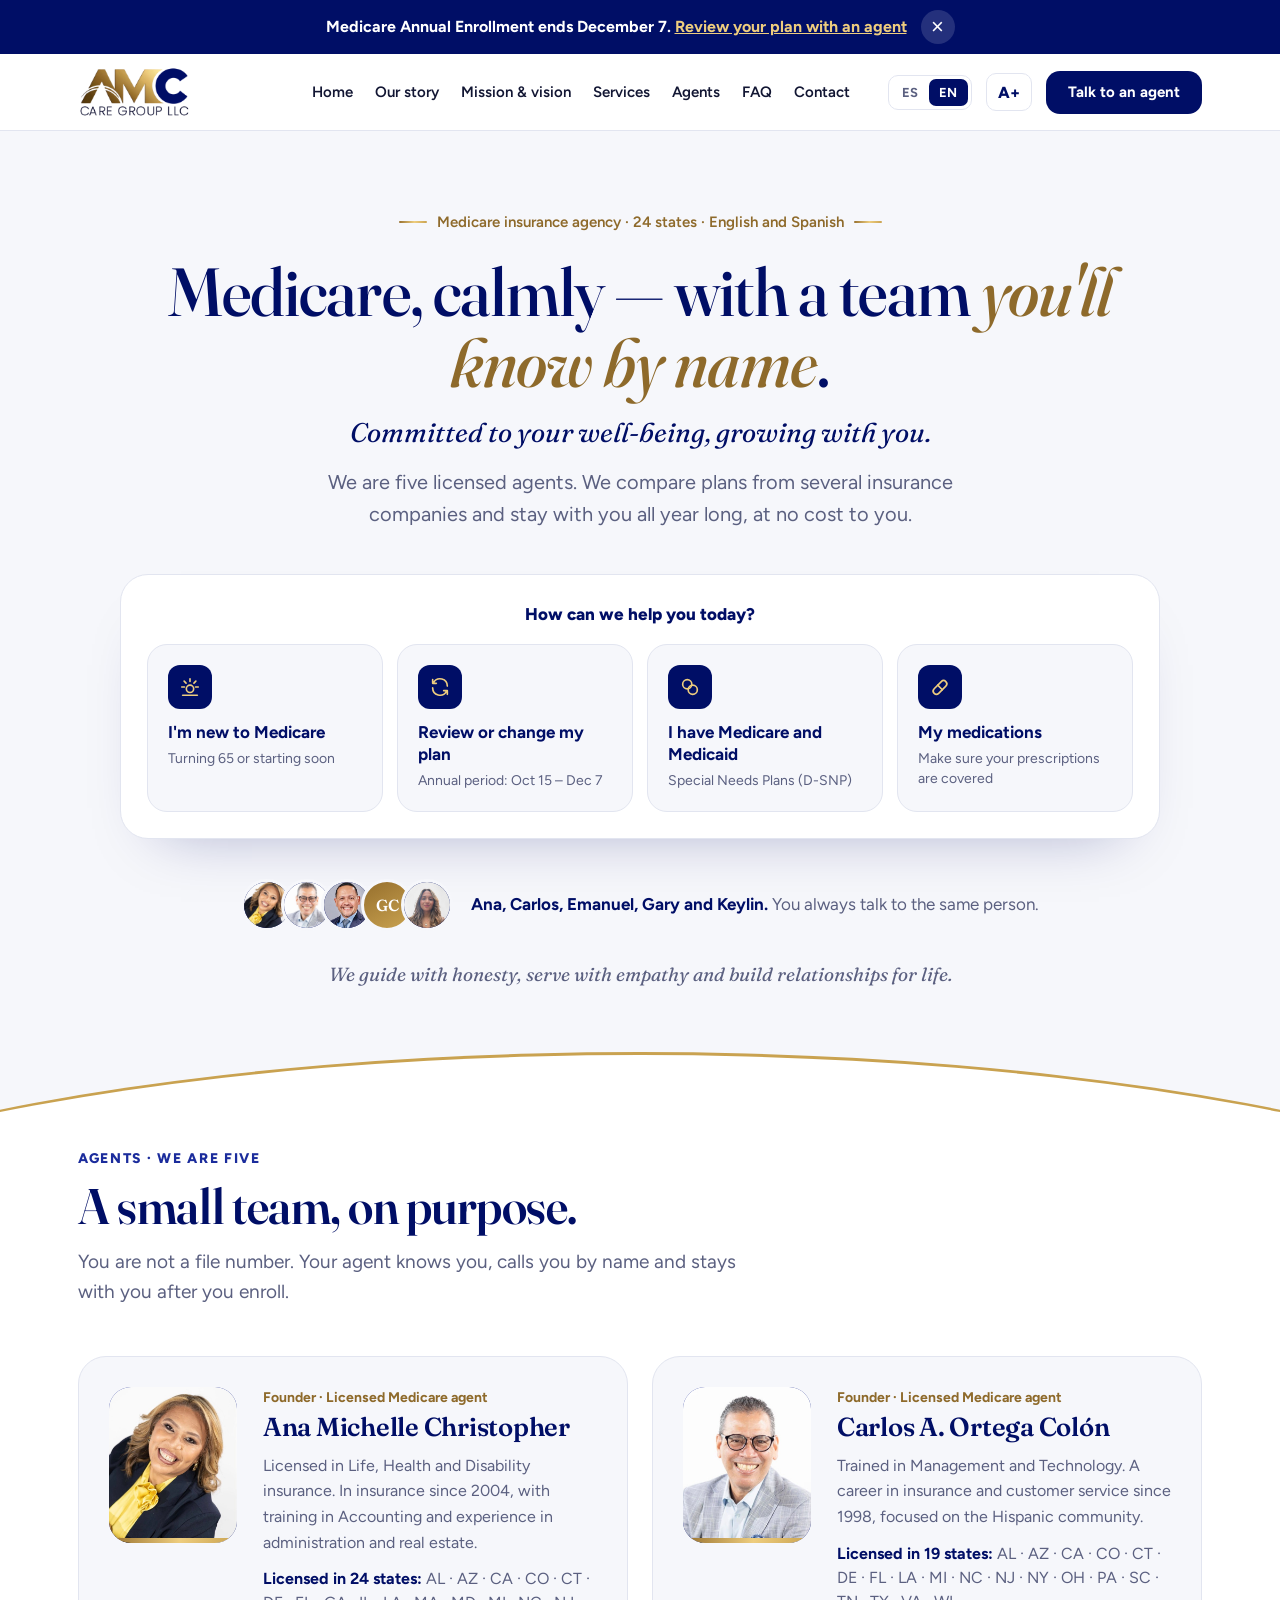
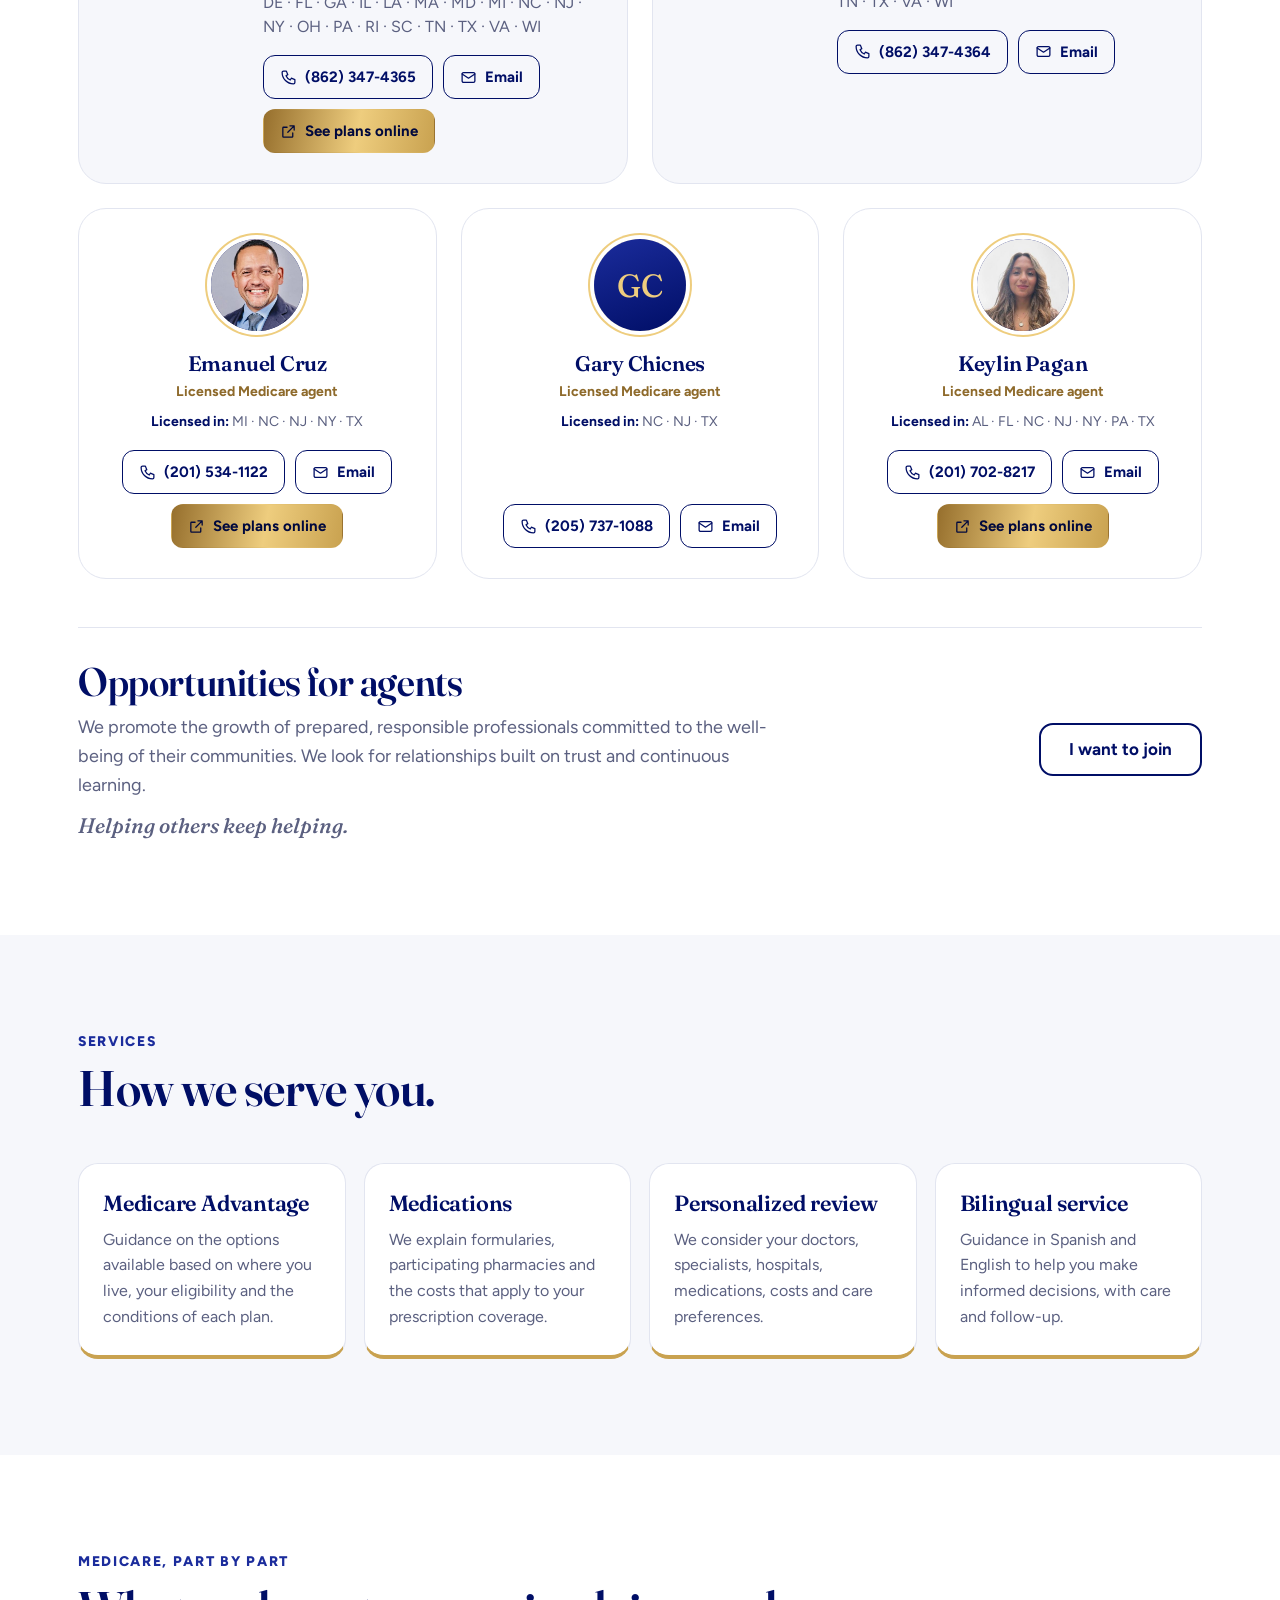
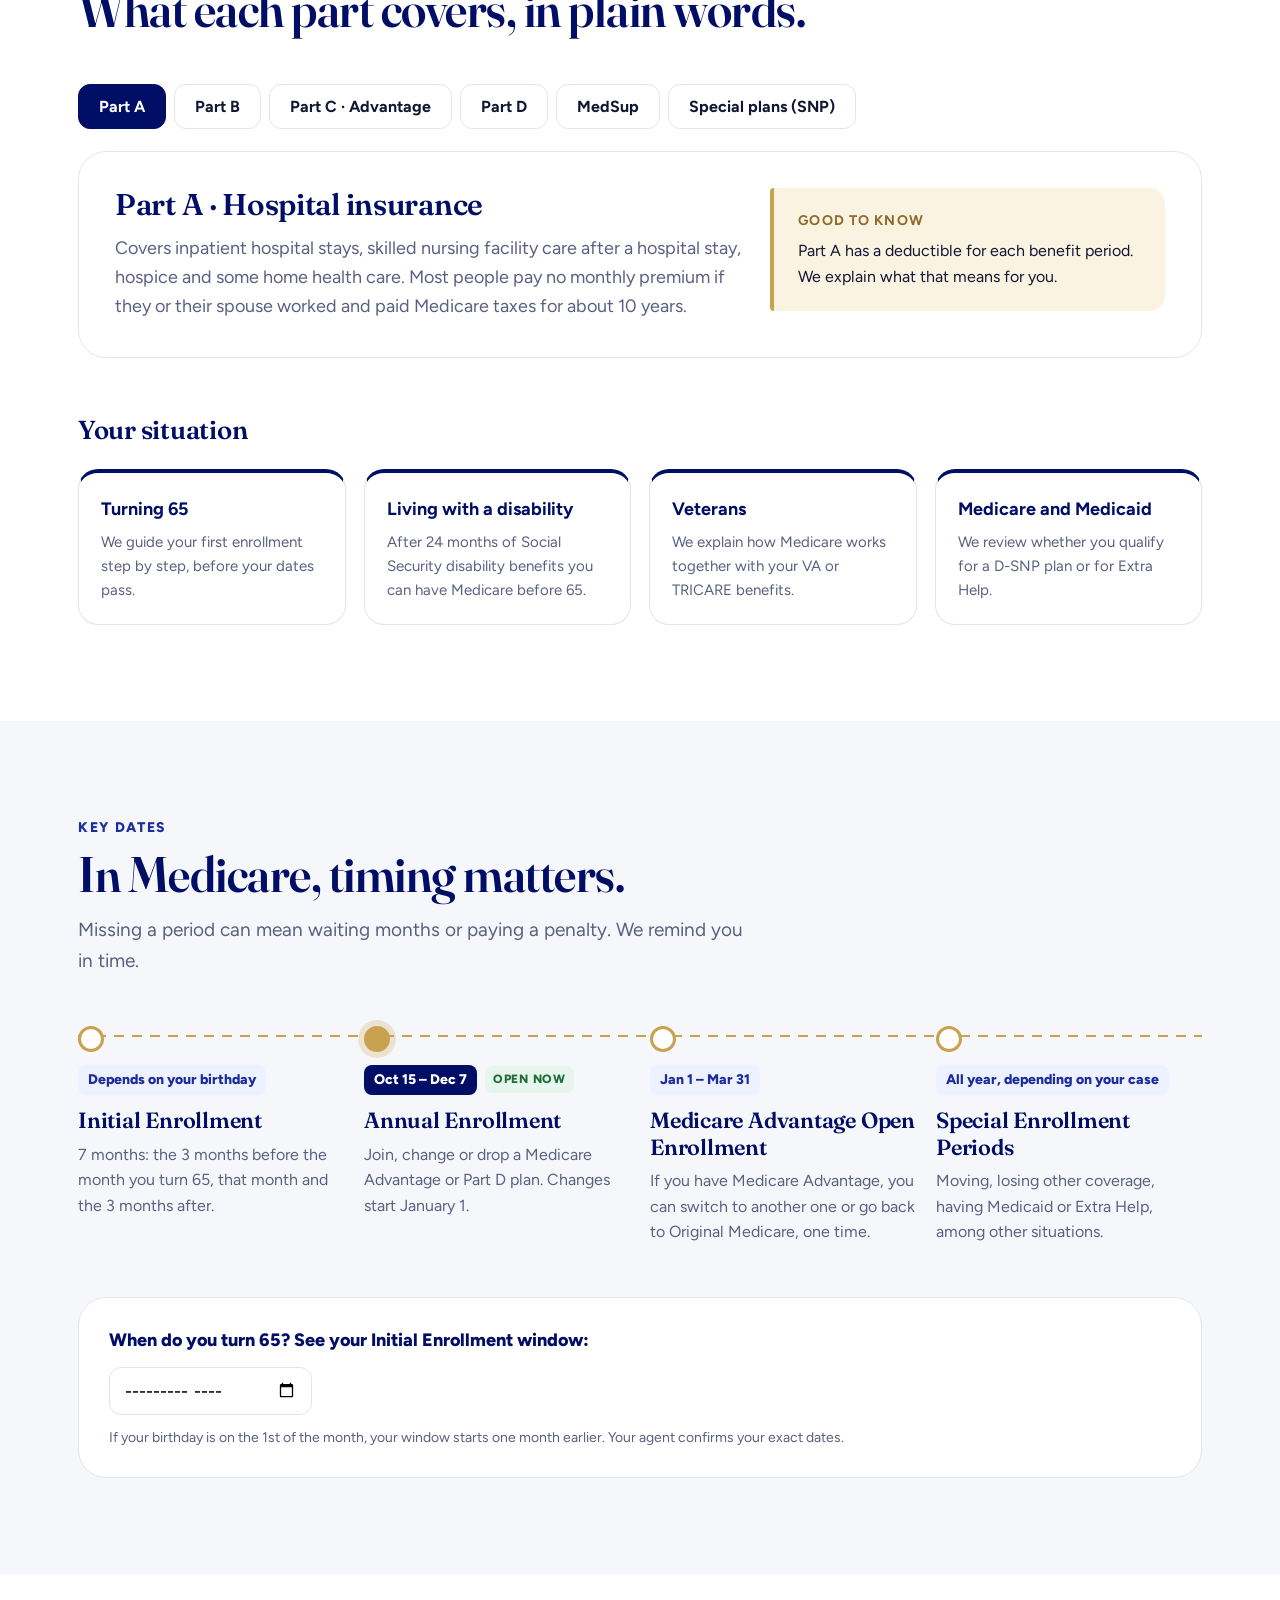
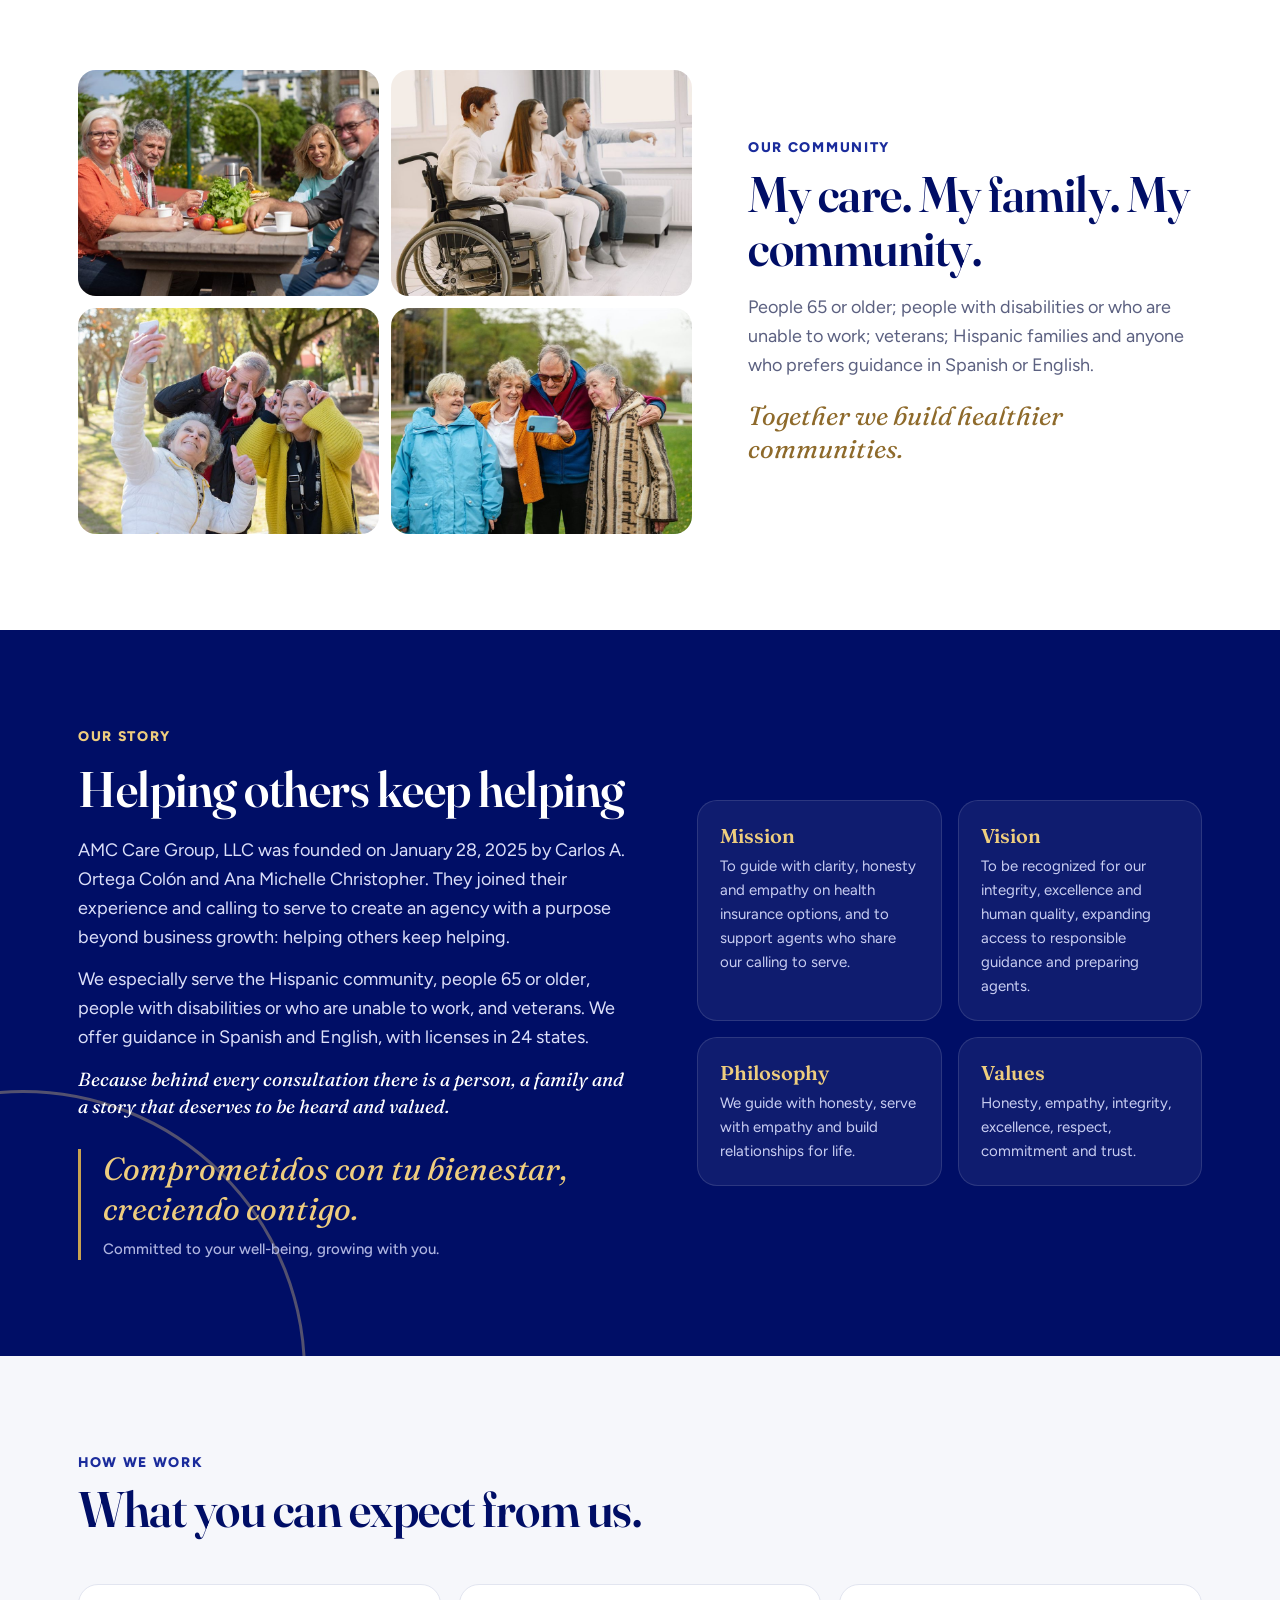
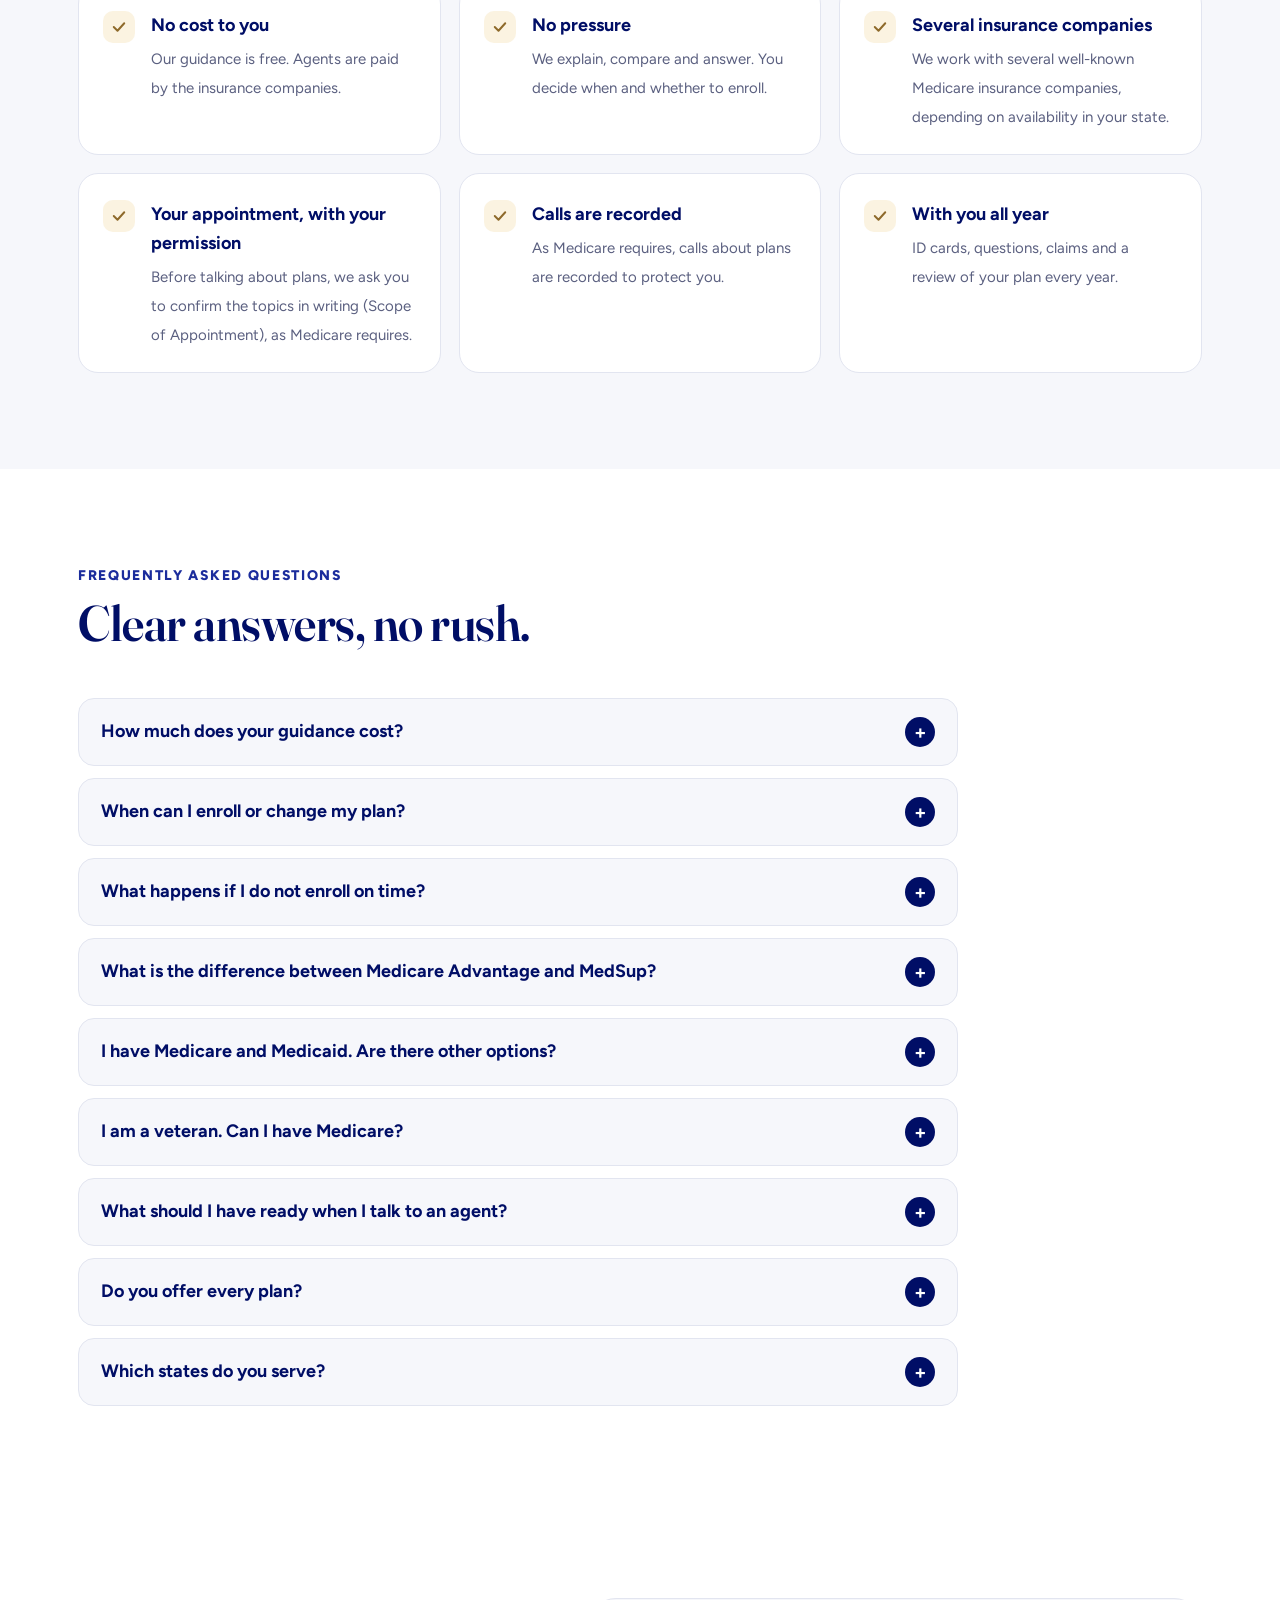
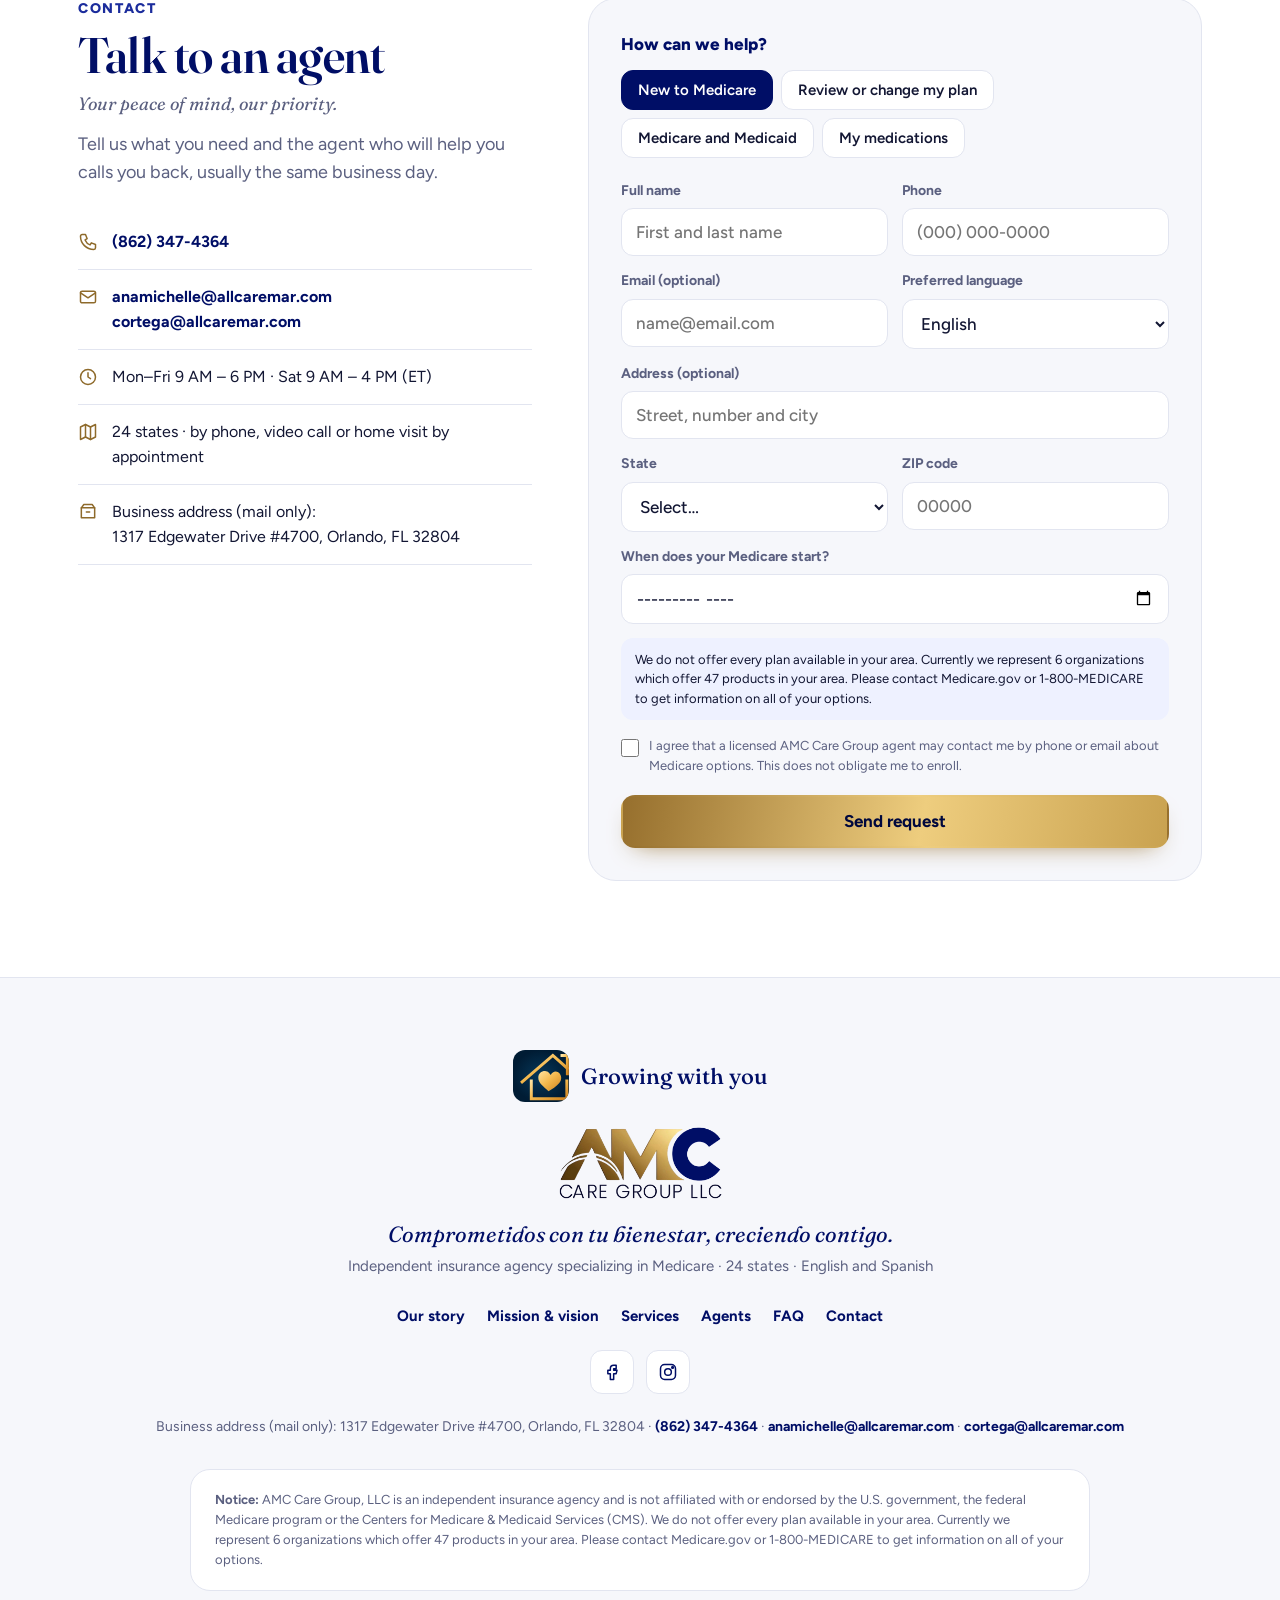
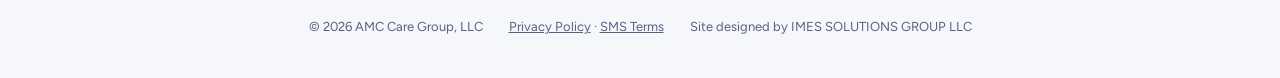
==== index.html @ 95c3d713 "Add files via upload" ====
<!doctype html>
<html lang="es">
<head>
<meta charset="utf-8">
<meta name="viewport" content="width=device-width, initial-scale=1">
<title>AMC Care Group | Agencia de seguros Medicare · Medicare insurance agency</title>
<meta name="description" content="AMC Care Group, LLC: agencia de seguros Medicare independiente. Cinco agentes con licencia le orientan en español e inglés, sin costo, en 24 estados. Independent Medicare insurance agency.">
<link rel="canonical" href="https://www.myamccare.com/">
<meta name="theme-color" content="#000E66">
<link rel="icon" type="image/png" sizes="32x32" href="assets/favicon-32.png">
<link rel="apple-touch-icon" href="assets/favicon-180.png">

<meta property="og:type" content="website">
<meta property="og:site_name" content="AMC Care Group">
<meta property="og:url" content="https://www.myamccare.com/">
<meta property="og:title" content="AMC Care Group · Agencia de seguros Medicare">
<meta property="og:description" content="Medicare con calma, de la mano de un equipo que conocerá por su nombre. Asesoría sin costo en español e inglés. 24 estados.">
<meta property="og:image" content="https://www.myamccare.com/assets/og-image.png">
<meta property="og:image:width" content="1200">
<meta property="og:image:height" content="630">
<meta property="og:locale" content="es_US">
<meta property="og:locale:alternate" content="en_US">
<meta name="twitter:card" content="summary_large_image">

<link rel="preconnect" href="https://fonts.googleapis.com">
<link rel="preconnect" href="https://fonts.gstatic.com" crossorigin>
<link href="https://fonts.googleapis.com/css2?family=Fraunces:ital,opsz,wght@0,9..144,500;0,9..144,600;1,9..144,400;1,9..144,500&family=Figtree:wght@400;500;600;700;800&display=swap" rel="stylesheet">
<link rel="stylesheet" href="assets/site.css">

<script type="application/ld+json">
{
  "@context": "https://schema.org",
  "@type": "InsuranceAgency",
  "name": "AMC Care Group, LLC",
  "url": "https://www.myamccare.com/",
  "logo": "https://www.myamccare.com/assets/amc-logo-web.png",
  "telephone": "+1-862-347-4364",
  "foundingDate": "2025-01-28",
  "founder": [{"@type": "Person", "name": "Ana Michelle Christopher"}, {"@type": "Person", "name": "Carlos A. Ortega Colón"}],
  "areaServed": "US",
  "knowsLanguage": ["es", "en"],
  "slogan": "Comprometidos con tu bienestar, creciendo contigo."
}
</script>
</head>
<body>

<a class="skip" href="#main" data-en="Skip to content">Saltar al contenido</a>

<!-- Aviso de la inscripción anual: site.js lo muestra solo del 15 de octubre al 7 de diciembre -->
<div class="aep-bar" id="aepBar" hidden>
  <div class="wrap">
    <p><b data-en="Medicare Annual Enrollment ends December 7.">La inscripción anual de Medicare termina el 7 de diciembre.</b> <a href="#contacto" data-en="Review your plan with an agent">Revise su plan con un agente</a></p>
    <button type="button" id="aepClose" aria-label="Cerrar aviso / Close notice">×</button>
  </div>
</div>

<!-- ============ CABECERA ============ -->
<header class="site-head">
  <div class="wrap">
    <a class="brand" href="#inicio"><img src="assets/amc-logo-web.png" alt="AMC Care Group LLC" width="1868" height="864"></a>
    <nav class="menu" id="menu" aria-label="Principal">
      <a href="#inicio" data-en="Home">Inicio</a>
      <a href="#nosotros" data-en="Our story">Historia</a>
      <a href="#mision" data-en="Mission &amp; vision">Misión y visión</a>
      <a href="#servicios" data-en="Services">Servicios</a>
      <a href="#agentes" data-en="Agents">Agentes</a>
      <a href="#preguntas" data-en="FAQ">Preguntas</a>
      <a href="#contacto" data-en="Contact">Contacto</a>
    </nav>
    <div class="head-tools">
      <div class="lang" role="group" aria-label="Idioma / Language"><button type="button" data-lang="es" class="active">ES</button><button type="button" data-lang="en">EN</button></div>
      <button class="text-size" id="textSize" type="button" aria-pressed="false">A+</button>
      <a class="btn btn-navy head-cta" href="#contacto" data-en="Talk to an agent">Hablar con un agente</a>
      <button class="menu-toggle" type="button" aria-controls="menu" aria-expanded="false" aria-label="Menú"><span></span><span></span></button>
    </div>
  </div>
</header>

<main id="main">

<!-- ============ PORTADA ============ -->
<section class="hero" id="inicio">
  <div class="wrap">
    <p class="kicker" data-en="Medicare insurance agency · 24 states · English and Spanish">Agencia de seguros Medicare · 24 estados · Español e inglés</p>
    <h1 data-en="Medicare, calmly — with a team <em>you'll know by name</em>.">Medicare con calma, de la mano de un equipo <em>que conocerá por su nombre</em>.</h1>
    <p class="lema" data-en="Committed to your well-being, growing with you.">Comprometidos con tu bienestar, creciendo contigo.</p>
    <p class="lead" data-en="We are five licensed agents. We compare plans from several insurance companies and stay with you all year long, at no cost to you.">Somos cinco agentes con licencia. Comparamos planes de varias aseguradoras y le acompañamos todo el año, sin costo para usted.</p>

    <div class="chooser">
      <h2 class="chooser-q" data-en="How can we help you today?">¿En qué le podemos ayudar hoy?</h2>
      <div class="chooser-grid">
        <a class="choice" href="#contacto" data-pick="nuevo">
          <span class="ch-ic" aria-hidden="true"><svg viewBox="0 0 24 24"><path d="M12 3v3M5.6 5.6l2.1 2.1M3 12h3m12 0h3m-2.6-6.4-2.1 2.1"/><circle cx="12" cy="14" r="4"/><path d="M4 21h16"/></svg></span>
          <b data-en="I'm new to Medicare">Soy nuevo en Medicare</b>
          <small data-en="Turning 65 or starting soon">Cumplo 65 o empiezo pronto</small>
        </a>
        <a class="choice" href="#contacto" data-pick="revisar">
          <span class="ch-ic" aria-hidden="true"><svg viewBox="0 0 24 24"><path d="M20 11a8 8 0 0 0-14.9-4M4 4v4h4M4 13a8 8 0 0 0 14.9 4M20 20v-4h-4"/></svg></span>
          <b data-en="Review or change my plan">Revisar o cambiar mi plan</b>
          <small data-en="Annual period: Oct 15 – Dec 7">Periodo anual: 15 oct – 7 dic</small>
        </a>
        <a class="choice" href="#contacto" data-pick="dual">
          <span class="ch-ic" aria-hidden="true"><svg viewBox="0 0 24 24"><circle cx="9" cy="9" r="5"/><circle cx="15" cy="15" r="5"/></svg></span>
          <b data-en="I have Medicare and Medicaid">Tengo Medicare y Medicaid</b>
          <small data-en="Special Needs Plans (D-SNP)">Planes especiales (D-SNP)</small>
        </a>
        <a class="choice" href="#contacto" data-pick="medicinas">
          <span class="ch-ic" aria-hidden="true"><svg viewBox="0 0 24 24"><rect x="3" y="9" width="18" height="7" rx="3.5" transform="rotate(-45 12 12.5)"/><path d="m9.5 10 5 5"/></svg></span>
          <b data-en="My medications">Mis medicamentos</b>
          <small data-en="Make sure your prescriptions are covered">Que mis recetas estén cubiertas</small>
        </a>
      </div>
    </div>

    <div class="team-strip">
      <div class="faces" aria-hidden="true"><img src="assets/team/ana-michelle-christopher.jpg" alt=""><img src="assets/team/carlos-ortega-colon.jpg" alt=""><img src="assets/team/emanuel-cruz.jpg" alt=""><span class="f4">GC</span><img src="assets/team/keylin-pagan.jpg" alt=""></div>
      <p data-en="<b>Ana, Carlos, Emanuel, Gary and Keylin.</b> You always talk to the same person.">
        <b>Ana, Carlos, Emanuel, Gary y Keylin.</b> Usted siempre habla con la misma persona.</p>
    </div>
    <p class="hero-phil" data-en="We guide with honesty, serve with empathy and build relationships for life.">Orientamos con honestidad, servimos con empatía y construimos relaciones para toda la vida.</p>
  </div>
  <div class="arc" aria-hidden="true"></div>
</section>

<!-- ============ EQUIPO ============ -->
<section class="team-sec" id="agentes">
  <div class="wrap">
    <div class="sec-head">
      <div>
        <p class="eyebrow" data-en="Agents · We are five">Agentes · Somos 5</p>
        <h2 data-en="A small team, on purpose.">Un equipo pequeño, a propósito.</h2>
        <p class="sub" data-en="You are not a file number. Your agent knows you, calls you by name and stays with you after you enroll.">Usted no es un número de expediente. Su agente le conoce, le llama por su nombre y sigue con usted después de inscribirse.</p>
      </div>
    </div>

    <div class="founders">
      <article class="founder">
        <div class="ph"><img src="assets/team/ana-michelle-christopher.jpg" alt="Ana Michelle Christopher" width="480" height="585" loading="lazy"></div>
        <div class="body">
          <p class="role" data-en="Founder · Licensed Medicare agent">Fundadora · Agente de Medicare con licencia</p>
          <h3>Ana Michelle Christopher</h3>
          <p data-en="Licensed in Life, Health and Disability insurance. In insurance since 2004, with training in Accounting and experience in administration and real estate.">Licenciada en seguros de Vida, Salud e Incapacidad. Trabaja en seguros desde 2004; formación en Contabilidad y experiencia en administración y bienes raíces.</p>
          <p class="lic"><b data-en="Licensed in 24 states:">Licencia en 24 estados:</b> AL · AZ · CA · CO · CT · DE · FL · GA · IL · LA · MA · MD · MI · NC · NJ · NY · OH · PA · RI · SC · TN · TX · VA · WI</p>
          <div class="acts">
            <a class="act" href="tel:+18623474365"><svg viewBox="0 0 24 24"><path d="M5 3h4l2 5-2.5 1.5a11 11 0 0 0 6 6L16 13l5 2v4a2 2 0 0 1-2 2A16 16 0 0 1 3 5a2 2 0 0 1 2-2"/></svg><span>(862) 347-4365</span></a>
            <a class="act" href="mailto:anamichelle@allcaremar.com"><svg viewBox="0 0 24 24"><rect x="3" y="5" width="18" height="14" rx="2"/><path d="m3 7 9 6 9-6"/></svg><span data-en="Email">Correo</span></a>
            <a class="act act-gold" href="https://www.planenroll.com/?purl=Ana-Michelle-Christopher" target="_blank" rel="noopener"><svg viewBox="0 0 24 24"><path d="M14 4h6v6M20 4l-9 9M18 14v5a1 1 0 0 1-1 1H5a1 1 0 0 1-1-1V7a1 1 0 0 1 1-1h5"/></svg><span data-en="See plans online">Ver planes en línea</span></a>
          </div>
        </div>
      </article>
      <article class="founder">
        <div class="ph"><img src="assets/team/carlos-ortega-colon.jpg" alt="Carlos A. Ortega Colón" width="480" height="585" loading="lazy"></div>
        <div class="body">
          <p class="role" data-en="Founder · Licensed Medicare agent">Fundador · Agente de Medicare con licencia</p>
          <h3>Carlos A. Ortega Colón</h3>
          <p data-en="Trained in Management and Technology. A career in insurance and customer service since 1998, focused on the Hispanic community.">Formación en Gerencia y Tecnología. Trayectoria en seguros y servicio al cliente desde 1998, con enfoque en la comunidad hispana.</p>
          <p class="lic"><b data-en="Licensed in 19 states:">Licencia en 19 estados:</b> AL · AZ · CA · CO · CT · DE · FL · LA · MI · NC · NJ · NY · OH · PA · SC · TN · TX · VA · WI</p>
          <div class="acts">
            <a class="act" href="tel:+18623474364"><svg viewBox="0 0 24 24"><path d="M5 3h4l2 5-2.5 1.5a11 11 0 0 0 6 6L16 13l5 2v4a2 2 0 0 1-2 2A16 16 0 0 1 3 5a2 2 0 0 1 2-2"/></svg><span>(862) 347-4364</span></a>
            <a class="act" href="mailto:cortega@allcaremar.com"><svg viewBox="0 0 24 24"><rect x="3" y="5" width="18" height="14" rx="2"/><path d="m3 7 9 6 9-6"/></svg><span data-en="Email">Correo</span></a>
          </div>
        </div>
      </article>
    </div>

    <div class="agents">
      <article class="agent">
        <div class="ph"><img src="assets/team/emanuel-cruz.jpg" alt="Emanuel Cruz" width="360" height="360" loading="lazy"></div>
        <h3>Emanuel Cruz</h3>
        <p class="role" data-en="Licensed Medicare agent">Agente de Medicare con licencia</p>
        <p class="lic"><b data-en="Licensed in:">Licencia en:</b> MI · NC · NJ · NY · TX</p>
        <div class="acts">
          <a class="act" href="tel:+12015341122"><svg viewBox="0 0 24 24"><path d="M5 3h4l2 5-2.5 1.5a11 11 0 0 0 6 6L16 13l5 2v4a2 2 0 0 1-2 2A16 16 0 0 1 3 5a2 2 0 0 1 2-2"/></svg><span>(201) 534-1122</span></a>
          <a class="act" href="mailto:ecruz@allcaremar.com"><svg viewBox="0 0 24 24"><rect x="3" y="5" width="18" height="14" rx="2"/><path d="m3 7 9 6 9-6"/></svg><span data-en="Email">Correo</span></a>
          <a class="act act-gold" href="https://www.planenroll.com/AgentBio?purl=Emanuel-Cruz" target="_blank" rel="noopener"><svg viewBox="0 0 24 24"><path d="M14 4h6v6M20 4l-9 9M18 14v5a1 1 0 0 1-1 1H5a1 1 0 0 1-1-1V7a1 1 0 0 1 1-1h5"/></svg><span data-en="See plans online">Ver planes en línea</span></a>
        </div>
      </article>
      <article class="agent">
        <div class="ph" aria-hidden="true">GC</div>
        <h3>Gary Chicnes</h3>
        <p class="role" data-en="Licensed Medicare agent">Agente de Medicare con licencia</p>
        <p class="lic"><b data-en="Licensed in:">Licencia en:</b> NC · NJ · TX</p>
        <div class="acts">
          <a class="act" href="tel:+12057371088"><svg viewBox="0 0 24 24"><path d="M5 3h4l2 5-2.5 1.5a11 11 0 0 0 6 6L16 13l5 2v4a2 2 0 0 1-2 2A16 16 0 0 1 3 5a2 2 0 0 1 2-2"/></svg><span>(205) 737-1088</span></a>
          <a class="act" href="mailto:gchicnes@allcaremar.com"><svg viewBox="0 0 24 24"><rect x="3" y="5" width="18" height="14" rx="2"/><path d="m3 7 9 6 9-6"/></svg><span data-en="Email">Correo</span></a>
        </div>
      </article>
      <article class="agent">
        <div class="ph"><img src="assets/team/keylin-pagan.jpg" alt="Keylin Pagan" width="360" height="360" loading="lazy"></div>
        <h3>Keylin Pagan</h3>
        <p class="role" data-en="Licensed Medicare agent">Agente de Medicare con licencia</p>
        <p class="lic"><b data-en="Licensed in:">Licencia en:</b> AL · FL · NC · NJ · NY · PA · TX</p>
        <div class="acts">
          <a class="act" href="tel:+12017028217"><svg viewBox="0 0 24 24"><path d="M5 3h4l2 5-2.5 1.5a11 11 0 0 0 6 6L16 13l5 2v4a2 2 0 0 1-2 2A16 16 0 0 1 3 5a2 2 0 0 1 2-2"/></svg><span>(201) 702-8217</span></a>
          <a class="act" href="mailto:kpagan@allcaremar.com"><svg viewBox="0 0 24 24"><rect x="3" y="5" width="18" height="14" rx="2"/><path d="m3 7 9 6 9-6"/></svg><span data-en="Email">Correo</span></a>
          <a class="act act-gold" href="https://www.planenroll.com/AgentBio?purl=Keylin-Pagan" target="_blank" rel="noopener"><svg viewBox="0 0 24 24"><path d="M14 4h6v6M20 4l-9 9M18 14v5a1 1 0 0 1-1 1H5a1 1 0 0 1-1-1V7a1 1 0 0 1 1-1h5"/></svg><span data-en="See plans online">Ver planes en línea</span></a>
        </div>
      </article>
    </div>
  </div>
  <div class="join-sec" id="unase">
    <div class="wrap">
      <div>
        <h2 data-en="Opportunities for agents">Oportunidades para agentes</h2>
        <p data-en="We promote the growth of prepared, responsible professionals committed to the well-being of their communities. We look for relationships built on trust and continuous learning.">Promovemos el desarrollo de profesionales preparados, responsables y comprometidos con el bienestar de sus comunidades. Buscamos relaciones de confianza y aprendizaje continuo.</p>
        <p class="join-purpose" data-en="Helping others keep helping.">Ayudar a otros a seguir ayudando.</p>
      </div>
      <button class="btn btn-outline" type="button" data-open="joinDlg" data-en="I want to join">Quiero unirme</button>
    </div>
  </div>
</section>

<!-- ============ SERVICIOS ============ -->
<section class="services-sec" id="servicios">
  <div class="wrap">
    <div class="sec-head">
      <div>
        <p class="eyebrow" data-en="Services">Servicios</p>
        <h2 data-en="How we serve you.">Cómo servimos.</h2>
      </div>
    </div>
    <div class="services">
      <article><h3>Medicare Advantage</h3><p data-en="Guidance on the options available based on where you live, your eligibility and the conditions of each plan.">Orientación sobre alternativas disponibles según residencia, elegibilidad y condiciones de cada plan.</p></article>
      <article><h3 data-en="Medications">Medicamentos</h3><p data-en="We explain formularies, participating pharmacies and the costs that apply to your prescription coverage.">Explicación de formularios, farmacias participantes y costos aplicables a la cobertura de recetas.</p></article>
      <article><h3 data-en="Personalized review">Evaluación personalizada</h3><p data-en="We consider your doctors, specialists, hospitals, medications, costs and care preferences.">Consideración de médicos, especialistas, hospitales, medicamentos, costos y preferencias de atención.</p></article>
      <article><h3 data-en="Bilingual service">Atención bilingüe</h3><p data-en="Guidance in Spanish and English to help you make informed decisions, with care and follow-up.">Orientación en español e inglés para facilitar decisiones informadas, con atención y seguimiento.</p></article>
    </div>
  </div>
</section>

<!-- ============ MEDICARE, PARTE POR PARTE ============ -->
<section class="medicare-sec" id="medicare">
  <div class="wrap">
    <div class="sec-head">
      <div>
        <p class="eyebrow" data-en="Medicare, part by part">Medicare, parte por parte</p>
        <h2 data-en="What each part covers, in plain words.">Qué cubre cada parte, en palabras sencillas.</h2>
      </div>
    </div>

    <div class="tabs" role="tablist" aria-label="Partes de Medicare">
      <button role="tab" id="t-a" aria-controls="p-a" aria-selected="true" data-en="Part A">Parte A</button>
      <button role="tab" id="t-b" aria-controls="p-b" aria-selected="false" tabindex="-1" data-en="Part B">Parte B</button>
      <button role="tab" id="t-c" aria-controls="p-c" aria-selected="false" tabindex="-1" data-en="Part C · Advantage">Parte C · Advantage</button>
      <button role="tab" id="t-d" aria-controls="p-d" aria-selected="false" tabindex="-1" data-en="Part D">Parte D</button>
      <button role="tab" id="t-g" aria-controls="p-g" aria-selected="false" tabindex="-1">MedSup</button>
      <button role="tab" id="t-s" aria-controls="p-s" aria-selected="false" tabindex="-1" data-en="Special plans (SNP)">Planes especiales (SNP)</button>
    </div>

    <div class="panels">
      <div class="panel" role="tabpanel" id="p-a" aria-labelledby="t-a">
        <div class="pn-main">
          <h3 data-en="Part A · Hospital insurance">Parte A · Seguro de hospital</h3>
          <p data-en="Covers inpatient hospital stays, skilled nursing facility care after a hospital stay, hospice and some home health care. Most people pay no monthly premium if they or their spouse worked and paid Medicare taxes for about 10 years.">Cubre las estadías en el hospital, el cuidado en un centro de enfermería especializada después de una hospitalización, el hospicio y algunos servicios de salud en el hogar. La mayoría de las personas no paga prima mensual si usted o su cónyuge trabajaron y pagaron impuestos de Medicare por unos 10 años.</p>
        </div>
        <div class="pn-side"><b data-en="Good to know">Bueno saber</b><p data-en="Part A has a deductible for each benefit period. We explain what that means for you.">La Parte A tiene un deducible por cada periodo de beneficios. Le explicamos qué significa en su caso.</p></div>
      </div>
      <div class="panel" role="tabpanel" id="p-b" aria-labelledby="t-b" hidden>
        <div class="pn-main">
          <h3 data-en="Part B · Medical insurance">Parte B · Seguro médico</h3>
          <p data-en="Covers doctor visits, outpatient care, preventive services, lab tests and durable medical equipment. Part B has a monthly premium, set each year by Medicare.">Cubre las visitas al médico, los servicios ambulatorios, los servicios preventivos, los análisis de laboratorio y el equipo médico duradero. La Parte B tiene una prima mensual que Medicare fija cada año.</p>
        </div>
        <div class="pn-side"><b data-en="Good to know">Bueno saber</b><p data-en="If you sign up late without other qualifying coverage, there may be a lifetime penalty. Let's check your dates.">Si se inscribe tarde y no tiene otra cobertura que califique, puede haber una penalidad de por vida. Revisemos sus fechas.</p></div>
      </div>
      <div class="panel" role="tabpanel" id="p-c" aria-labelledby="t-c" hidden>
        <div class="pn-main">
          <h3 data-en="Part C · Medicare Advantage">Parte C · Medicare Advantage</h3>
          <p data-en="Plans from private companies approved by Medicare that combine Parts A and B in one plan, and often include Part D. Many add extra benefits such as dental, vision or hearing. They usually work with a network of doctors.">Planes de compañías privadas aprobadas por Medicare que reúnen las Partes A y B en un solo plan y, muchas veces, también la Parte D. Muchos agregan beneficios como dental, visión o audición. Por lo general funcionan con una red de médicos.</p>
        </div>
        <div class="pn-side"><b data-en="Good to know">Bueno saber</b><p data-en="You keep paying your Part B premium. We check that your doctors and pharmacy are in the network.">Usted sigue pagando la prima de la Parte B. Revisamos que sus médicos y su farmacia estén en la red.</p></div>
      </div>
      <div class="panel" role="tabpanel" id="p-d" aria-labelledby="t-d" hidden>
        <div class="pn-main">
          <h3 data-en="Part D · Prescription drugs">Parte D · Medicamentos recetados</h3>
          <p data-en="Helps pay for prescription drugs. It comes as a stand-alone plan (with Original Medicare) or inside a Medicare Advantage plan. Each plan has its own list of covered drugs.">Ayuda a pagar los medicamentos recetados. Viene como un plan aparte (junto a Medicare Original) o dentro de un plan Medicare Advantage. Cada plan tiene su propia lista de medicamentos cubiertos.</p>
        </div>
        <div class="pn-side"><b data-en="Good to know">Bueno saber</b><p data-en="Bring us your list of medications: we compare which plan covers them at the lowest cost for you.">Tráiganos su lista de medicamentos: comparamos qué plan los cubre al menor costo para usted.</p></div>
      </div>
      <div class="panel" role="tabpanel" id="p-g" aria-labelledby="t-g" hidden>
        <div class="pn-main">
          <h3 data-en="MedSup · Medicare Supplement">MedSup · Seguro suplementario de Medicare</h3>
          <p data-en="A private insurance policy that helps pay costs Original Medicare does not cover, such as deductibles, coinsurance and copays. It works with Original Medicare (Parts A and B), not with Medicare Advantage.">Es un seguro privado que ayuda a pagar lo que Medicare Original no cubre, como deducibles, coseguros y copagos. Funciona con Medicare Original (Partes A y B), no con Medicare Advantage.</p>
          <p data-en="You pay a monthly premium in addition to your Part B premium. It does not cover prescription drugs; for that you need a Part D plan. In most states, plans are identified by letter: each letter offers the same basic benefits with any insurance company, but the price can change.">Usted paga una prima mensual, además de la prima de la Parte B. No cubre medicinas recetadas; para eso se necesita un plan de la Parte D. En la mayoría de los estados, los planes se identifican con letras: cada letra ofrece los mismos beneficios básicos con cualquier aseguradora, pero el precio puede cambiar.</p>
        </div>
        <div class="pn-side"><b data-en="Good to know">Bueno saber</b><p data-en="The best time to buy it is your 6-month MedSup open enrollment period, which starts when you are 65 and enrolled in Part B. After that, the insurance company may review your health and may charge you more or decline your application, with some exceptions.">El mejor momento para comprarlo es su periodo de inscripción abierta de MedSup: 6 meses que empiezan cuando tiene 65 años y está inscrito en la Parte B. Después, la aseguradora puede revisar su salud y podría cobrarle más o no aceptar su solicitud, salvo algunas excepciones.</p></div>
      </div>
      <div class="panel" role="tabpanel" id="p-s" aria-labelledby="t-s" hidden>
        <div class="pn-main">
          <h3 data-en="Special Needs Plans (SNP)">Planes para necesidades especiales (SNP)</h3>
          <p data-en="Medicare Advantage plans designed for people with Medicare and Medicaid (D-SNP), with certain chronic conditions (C-SNP) or who live in an institution (I-SNP).">Planes Medicare Advantage diseñados para personas con Medicare y Medicaid (D-SNP), con ciertas condiciones crónicas (C-SNP) o que viven en una institución (I-SNP).</p>
        </div>
        <div class="pn-side"><b data-en="Good to know">Bueno saber</b><p data-en="If you have Medicaid or Extra Help, you may be able to change plans at other times of the year.">Si tiene Medicaid o Ayuda Adicional (Extra Help), es posible que pueda cambiar de plan en otros momentos del año.</p></div>
      </div>
    </div>

    <h3 class="situ-title" data-en="Your situation">Su situación</h3>
    <div class="situ">
      <div><b data-en="Turning 65">Cumple 65</b><p data-en="We guide your first enrollment step by step, before your dates pass.">Le guiamos en su primera inscripción paso a paso, antes de que pasen sus fechas.</p></div>
      <div><b data-en="Living with a disability">Con una discapacidad</b><p data-en="After 24 months of Social Security disability benefits you can have Medicare before 65.">Después de 24 meses de beneficios por incapacidad del Seguro Social, puede tener Medicare antes de los 65.</p></div>
      <div><b data-en="Veterans">Veteranos</b><p data-en="We explain how Medicare works together with your VA or TRICARE benefits.">Le explicamos cómo funciona Medicare junto a sus beneficios del VA o de TRICARE.</p></div>
      <div><b data-en="Medicare and Medicaid">Medicare y Medicaid</b><p data-en="We review whether you qualify for a D-SNP plan or for Extra Help.">Revisamos si califica para un plan D-SNP o para la Ayuda Adicional.</p></div>
    </div>
  </div>
</section>

<!-- ============ FECHAS CLAVE ============ -->
<section class="dates-sec" id="fechas">
  <div class="wrap">
    <div class="sec-head">
      <div>
        <p class="eyebrow" data-en="Key dates">Fechas clave</p>
        <h2 data-en="In Medicare, timing matters.">En Medicare, las fechas importan.</h2>
        <p class="sub" data-en="Missing a period can mean waiting months or paying a penalty. We remind you in time.">Perder un periodo puede significar esperar meses o pagar una penalidad. Nosotros le avisamos a tiempo.</p>
      </div>
    </div>

    <ol class="timeline">
      <li data-period="iep">
        <span class="when" data-en="Depends on your birthday">Según su cumpleaños</span>
        <h3 data-en="Initial Enrollment">Inscripción inicial</h3>
        <p data-en="7 months: the 3 months before the month you turn 65, that month and the 3 months after.">7 meses: los 3 meses antes del mes en que cumple 65, ese mes y los 3 meses después.</p>
      </li>
      <li data-period="aep">
        <span class="when" data-en="Oct 15 – Dec 7">15 oct – 7 dic</span>
        <h3 data-en="Annual Enrollment">Inscripción anual</h3>
        <p data-en="Join, change or drop a Medicare Advantage or Part D plan. Changes start January 1.">Puede inscribirse, cambiar o dejar un plan Medicare Advantage o de la Parte D. Los cambios empiezan el 1 de enero.</p>
      </li>
      <li data-period="oep">
        <span class="when" data-en="Jan 1 – Mar 31">1 ene – 31 mar</span>
        <h3 data-en="Medicare Advantage Open Enrollment">Inscripción abierta de Medicare Advantage</h3>
        <p data-en="If you have Medicare Advantage, you can switch to another one or go back to Original Medicare, one time.">Si tiene Medicare Advantage, puede cambiarse a otro o volver a Medicare Original, una sola vez.</p>
      </li>
      <li data-period="sep">
        <span class="when" data-en="All year, depending on your case">Todo el año, según su caso</span>
        <h3 data-en="Special Enrollment Periods">Periodos especiales</h3>
        <p data-en="Moving, losing other coverage, having Medicaid or Extra Help, among other situations.">Al mudarse, perder otra cobertura, tener Medicaid o Ayuda Adicional, entre otras situaciones.</p>
      </li>
    </ol>

    <div class="iep-calc">
      <label for="bday65" data-en="When do you turn 65? See your Initial Enrollment window:">¿Cuándo cumple 65? Vea su periodo de inscripción inicial:</label>
      <div class="iep-row">
        <input type="month" id="bday65">
        <output id="iepOut" aria-live="polite"></output>
      </div>
      <small data-en="If your birthday is on the 1st of the month, your window starts one month earlier. Your agent confirms your exact dates.">Si cumple años el día 1 del mes, su periodo empieza un mes antes. Su agente confirma sus fechas exactas.</small>
    </div>
  </div>
</section>

<!-- ============ NUESTRA COMUNIDAD ============ -->
<section class="community-sec" id="comunidad">
  <div class="wrap">
    <div class="comm-visual">
      <img src="assets/comunidad/picnic.jpg" alt="Cuatro adultos mayores sonrientes en una mesa al aire libre" width="1000" height="667" loading="lazy">
      <img src="assets/comunidad/silla-de-ruedas.jpg" alt="Mujer mayor en silla de ruedas con su familia en casa" width="1000" height="667" loading="lazy">
      <img src="assets/comunidad/selfie-amigos.jpg" alt="Tres adultos mayores riendo y tomándose una foto en un parque" width="1000" height="667" loading="lazy">
      <img src="assets/comunidad/selfie-cuatro.jpg" alt="Cuatro adultos mayores tomándose una foto en un parque" width="1000" height="667" loading="lazy">
    </div>
    <div class="comm-text">
      <p class="eyebrow" data-en="Our community">Nuestra comunidad</p>
      <h2 data-en="My care. My family. My community.">Mi cuidado. Mi familia. Mi comunidad.</h2>
      <p data-en="People 65 or older; people with disabilities or who are unable to work; veterans; Hispanic families and anyone who prefers guidance in Spanish or English.">Personas de 65 años o más; personas con discapacidades o incapacitadas; veteranos; familias hispanas y personas que prefieren orientación en español o inglés.</p>
      <p class="comm-line" data-en="Together we build healthier communities.">Juntos construimos comunidades más sanas.</p>
    </div>
  </div>
</section>

<!-- ============ NUESTRA HISTORIA ============ -->
<section class="story-sec" id="nosotros">
  <div class="wrap">
    <div class="story-text">
      <p class="eyebrow" data-en="Our story">Nuestra historia</p>
      <h2 data-en="Helping others keep helping">Ayudar a otros a seguir ayudando</h2>
      <p data-en="AMC Care Group, LLC was founded on January 28, 2025 by Carlos A. Ortega Colón and Ana Michelle Christopher. They joined their experience and calling to serve to create an agency with a purpose beyond business growth: helping others keep helping.">AMC Care Group, LLC fue fundada el 28 de enero de 2025 por Carlos A. Ortega Colón y Ana Michelle Christopher. Unieron su experiencia y vocación de servicio para crear una agencia con un propósito que trasciende el crecimiento empresarial: ayudar a otros a seguir ayudando.</p>
      <p data-en="We especially serve the Hispanic community, people 65 or older, people with disabilities or who are unable to work, and veterans. We offer guidance in Spanish and English, with licenses in 24 states.">Servimos especialmente a la comunidad hispana, las personas de 65 años o más, las personas con discapacidades o incapacitadas y los veteranos. Ofrecemos orientación en español e inglés, con presencia mediante licencias en 24 estados.</p>
      <p class="human" data-en="Because behind every consultation there is a person, a family and a story that deserves to be heard and valued.">Porque detrás de cada orientación hay una persona, una familia y una historia que merece ser escuchada y valorada.</p>
      <blockquote>Comprometidos con tu bienestar, creciendo contigo.<span>Committed to your well-being, growing with you.</span></blockquote>
    </div>
    <dl class="pillars" id="mision">
      <div><dt data-en="Mission">Misión</dt><dd data-en="To guide with clarity, honesty and empathy on health insurance options, and to support agents who share our calling to serve.">Orientar con claridad, honestidad y empatía sobre alternativas de seguros de salud, y apoyar a agentes que compartan nuestra vocación de servicio.</dd></div>
      <div><dt data-en="Vision">Visión</dt><dd data-en="To be recognized for our integrity, excellence and human quality, expanding access to responsible guidance and preparing agents.">Ser reconocidos por nuestra integridad, excelencia y calidad humana, ampliando el acceso a orientación responsable y formando agentes preparados.</dd></div>
      <div><dt data-en="Philosophy">Filosofía</dt><dd data-en="We guide with honesty, serve with empathy and build relationships for life.">Orientamos con honestidad, servimos con empatía y construimos relaciones para toda la vida.</dd></div>
      <div><dt data-en="Values">Valores</dt><dd data-en="Honesty, empathy, integrity, excellence, respect, commitment and trust.">Honestidad, empatía, integridad, excelencia, respeto, compromiso y confianza.</dd></div>
    </dl>
  </div>
</section>

<!-- ============ CÓMO TRABAJAMOS ============ -->
<section class="promise-sec" id="compromisos">
  <div class="wrap">
    <div class="sec-head">
      <div>
        <p class="eyebrow" data-en="How we work">Cómo trabajamos</p>
        <h2 data-en="What you can expect from us.">Lo que puede esperar de nosotros.</h2>
      </div>
    </div>
    <ul class="promises">
      <li><b data-en="No cost to you">Sin costo para usted</b><span data-en="Our guidance is free. Agents are paid by the insurance companies.">Nuestra asesoría es gratuita. A los agentes les pagan las aseguradoras.</span></li>
      <li><b data-en="No pressure">Sin presión</b><span data-en="We explain, compare and answer. You decide when and whether to enroll.">Explicamos, comparamos y respondemos. Usted decide si se inscribe y cuándo.</span></li>
      <li><b data-en="Several insurance companies">Varias aseguradoras</b><span data-en="We work with several well-known Medicare insurance companies, depending on availability in your state.">Trabajamos con varias aseguradoras reconocidas de Medicare, según la disponibilidad en su estado.</span></li>
      <li><b data-en="Your appointment, with your permission">Su cita, con su permiso</b><span data-en="Before talking about plans, we ask you to confirm the topics in writing (Scope of Appointment), as Medicare requires.">Antes de hablar de planes, le pedimos que confirme por escrito los temas de la cita (Scope of Appointment), como exige Medicare.</span></li>
      <li><b data-en="Calls are recorded">Llamadas grabadas</b><span data-en="As Medicare requires, calls about plans are recorded to protect you.">Como exige Medicare, las llamadas sobre planes se graban para protegerle.</span></li>
      <li><b data-en="With you all year">Con usted todo el año</b><span data-en="ID cards, questions, claims and a review of your plan every year.">Tarjetas, dudas, reclamaciones y una revisión de su plan cada año.</span></li>
    </ul>
  </div>
</section>

<!-- ============ PREGUNTAS FRECUENTES ============ -->
<section class="faq-sec" id="preguntas">
  <div class="wrap">
    <div class="sec-head">
      <div>
        <p class="eyebrow" data-en="Frequently asked questions">Preguntas frecuentes</p>
        <h2 data-en="Clear answers, no rush.">Respuestas claras, sin prisa.</h2>
      </div>
    </div>
    <div class="faq-list">
      <details><summary data-en="How much does your guidance cost?">¿Cuánto cuesta su asesoría?</summary><p data-en="Nothing. Our guidance is free for you. Agents are paid by the insurance companies.">Nada. Nuestra asesoría es gratuita para usted. A los agentes les pagan las aseguradoras.</p></details>
      <details><summary data-en="When can I enroll or change my plan?">¿Cuándo puedo inscribirme o cambiar de plan?</summary><p data-en="When you turn 65, your Initial Enrollment Period lasts 7 months: the 3 months before your birthday month, that month and the 3 months after. Every year, from October 15 to December 7, you can review and change your plan; changes start January 1. If you have Medicare Advantage, you can also make one change from January 1 to March 31. Some situations, such as moving or losing coverage, may give you a Special Enrollment Period.">Al cumplir 65, su inscripción inicial dura 7 meses: los 3 meses antes del mes de su cumpleaños, ese mes y los 3 meses después. Cada año, del 15 de octubre al 7 de diciembre, puede revisar y cambiar su plan; los cambios empiezan el 1 de enero. Si tiene Medicare Advantage, también puede hacer un cambio del 1 de enero al 31 de marzo. Algunas situaciones, como una mudanza o perder su cobertura, pueden darle un periodo especial.</p></details>
      <details><summary data-en="What happens if I do not enroll on time?">¿Qué pasa si no me inscribo a tiempo?</summary><p data-en="You may have to wait for another enrollment period and pay late enrollment penalties for Part B or Part D. If you are close to turning 65, or you are losing your coverage, it is best to ask soon.">Podría tener que esperar otro periodo de inscripción y pagar penalidades por inscripción tardía en la Parte B o la Parte D. Si está por cumplir 65 o va a perder su cobertura, lo mejor es preguntar pronto.</p></details>
      <details><summary data-en="What is the difference between Medicare Advantage and MedSup?">¿Qué diferencia hay entre Medicare Advantage y MedSup?</summary><p data-en="Medicare Advantage (Part C) is a private plan that replaces how you receive your Part A and Part B benefits, and it usually has a provider network. MedSup is a separate policy that works with Original Medicare and helps pay part of its costs. You cannot use both at the same time.">Medicare Advantage (Parte C) es un plan privado por el que recibe sus beneficios de las Partes A y B, y normalmente tiene una red de proveedores. MedSup es un seguro aparte que funciona con Medicare Original y ayuda a pagar parte de sus costos. No se pueden usar los dos a la vez.</p></details>
      <details><summary data-en="I have Medicare and Medicaid. Are there other options?">Tengo Medicare y Medicaid. ¿Hay otras opciones?</summary><p data-en="You may qualify for a Special Needs Plan (D-SNP) or for Extra Help with your drug costs. You may also be able to change plans at other times of the year. We review your case with you.">Puede calificar para un plan especial (D-SNP) o para la Ayuda Adicional con sus medicamentos. También es posible que pueda cambiar de plan en otros momentos del año. Revisamos su caso con usted.</p></details>
      <details><summary data-en="I am a veteran. Can I have Medicare?">Soy veterano. ¿Puedo tener Medicare?</summary><p data-en="Yes. Medicare and veteran benefits are separate programs, and you can have both. We explain how they can work together in your case.">Sí. Medicare y los beneficios de veterano son programas distintos, y puede tener los dos. Le explicamos cómo pueden funcionar juntos en su caso.</p></details>
      <details><summary data-en="What should I have ready when I talk to an agent?">¿Qué debo tener a mano al hablar con un agente?</summary><p data-en="Your list of doctors and medications, your preferred pharmacy and your Medicare card, if you already have one. Please do not write your Medicare or Social Security number in the website form.">Su lista de médicos y medicamentos, su farmacia preferida y su tarjeta de Medicare, si ya la tiene. Por favor, no escriba su número de Medicare ni de Seguro Social en el formulario del sitio.</p></details>
      <details><summary data-en="Do you offer every plan?">¿Ofrecen todos los planes?</summary><p data-en="No. We do not offer every plan available in your area. Currently we represent 6 organizations which offer 47 products in your area. Please contact Medicare.gov or 1-800-MEDICARE to get information on all of your options.">No. No ofrecemos todos los planes disponibles en su área. Actualmente representamos 6 organizaciones que ofrecen 47 productos en su área. Comuníquese con Medicare.gov o al 1-800-MEDICARE para obtener información sobre todas sus opciones.</p></details>
      <details><summary data-en="Which states do you serve?">¿En qué estados atienden?</summary><p data-en="We are licensed in 24 states. Each agent's licenses appear on their card in the Agents section. We assist you by phone, by video call or at home by appointment.">Tenemos licencias en 24 estados. Las licencias de cada agente aparecen en su tarjeta, en la sección Agentes. Le atendemos por teléfono, por videollamada o en su casa con cita.</p></details>
    </div>
  </div>
</section>

<!-- ============ CONTACTO ============ -->
<section class="contact-sec" id="contacto">
  <div class="wrap">
    <div class="contact-info">
      <p class="eyebrow" data-en="Contact">Contacto</p>
      <h2 data-en="Talk to an agent">Hable con un agente</h2>
      <p class="tranq" data-en="Your peace of mind, our priority.">Tu tranquilidad, nuestra prioridad.</p>
      <p data-en="Tell us what you need and the agent who will help you calls you back, usually the same business day.">Cuéntenos qué necesita y el agente que le atenderá le llamará, normalmente el mismo día hábil.</p>
      <ul class="ways">
        <li><svg viewBox="0 0 24 24"><path d="M5 3h4l2 5-2.5 1.5a11 11 0 0 0 6 6L16 13l5 2v4a2 2 0 0 1-2 2A16 16 0 0 1 3 5a2 2 0 0 1 2-2"/></svg><a data-phone data-phone-text href="#">(862) 347-4364</a></li>
        <!-- WhatsApp oculto: se activa poniendo el número en CONFIG.whatsapp (site.js) -->
        <li data-whatsapp hidden><svg viewBox="0 0 24 24"><path d="M21 12a9 9 0 0 1-13.3 7.9L3 21l1.2-4.5A9 9 0 1 1 21 12z"/></svg><a href="#" target="_blank" rel="noopener">WhatsApp</a></li>
        <!-- Línea gratuita oculta (2026-11-03): <li><svg viewBox="0 0 24 24"><path d="M5 3h4l2 5-2.5 1.5a11 11 0 0 0 6 6L16 13l5 2v4a2 2 0 0 1-2 2A16 16 0 0 1 3 5a2 2 0 0 1 2-2"/></svg><span><span data-en="Toll-free line:">Línea gratuita:</span><br><a href="tel:+18442620101">844-AMC-0101</a> (844-262-0101)</span></li> -->
        <li><svg viewBox="0 0 24 24"><rect x="3" y="5" width="18" height="14" rx="2"/><path d="m3 7 9 6 9-6"/></svg><span><a href="mailto:anamichelle@allcaremar.com">anamichelle@allcaremar.com</a><br><a href="mailto:cortega@allcaremar.com">cortega@allcaremar.com</a></span></li>
        <li><svg viewBox="0 0 24 24"><circle cx="12" cy="12" r="9"/><path d="M12 7v5l3 2"/></svg><span data-en="Mon–Fri 9 AM – 6 PM · Sat 9 AM – 4 PM (ET)">Lun–Vie 9 AM – 6 PM · Sáb 9 AM – 4 PM (ET)</span></li>
        <li><svg viewBox="0 0 24 24"><path d="M3 6l6-3 6 3 6-3v15l-6 3-6-3-6 3z"/><path d="M9 3v15m6-12v15"/></svg><span data-en="24 states · by phone, video call or home visit by appointment">24 estados · por teléfono, videollamada o visita con cita</span></li>
        <li><svg viewBox="0 0 24 24"><path d="M4 7h16v12H4z"/><path d="M4 7l3-4h10l3 4M10 12h4"/></svg><span><span data-en="Business address (mail only):">Dirección comercial (solo correspondencia):</span><br>1317 Edgewater Drive #4700, Orlando, FL 32804</span></li>
      </ul>
    </div>

    <form class="lead-form" id="leadForm" novalidate>
      <fieldset class="chips">
        <legend data-en="How can we help?">¿En qué le podemos ayudar?</legend>
        <button type="button" data-line="nuevo" data-en="New to Medicare">Soy nuevo en Medicare</button>
        <button type="button" data-line="revisar" data-en="Review or change my plan">Revisar o cambiar mi plan</button>
        <button type="button" data-line="dual" data-en="Medicare and Medicaid">Medicare y Medicaid</button>
        <button type="button" data-line="medicinas" data-en="My medications">Mis medicamentos</button>
      </fieldset>
      <input type="hidden" name="need" value="nuevo">
      <input type="text" name="website" class="hp" tabindex="-1" autocomplete="off" aria-hidden="true">

      <div class="grid2">
        <div class="field"><label for="f-name" data-en="Full name">Nombre completo</label><input id="f-name" name="name" required autocomplete="name" placeholder="Nombre y apellido" data-en-ph="First and last name"></div>
        <div class="field"><label for="f-phone" data-en="Phone">Teléfono</label><input id="f-phone" name="phone" type="tel" required autocomplete="tel" placeholder="(000) 000-0000"></div>
      </div>
      <div class="grid2">
        <div class="field"><label for="f-email" data-en="Email (optional)">Correo (opcional)</label><input id="f-email" name="email" type="email" autocomplete="email" placeholder="nombre@correo.com" data-en-ph="name@email.com"></div>
        <div class="field"><label for="f-lang" data-en="Preferred language">Idioma preferido</label><select id="f-lang" name="language"><option value="es">Español</option><option value="en">English</option></select></div>
      </div>
      <div class="field"><label for="f-addr" data-en="Address (optional)">Dirección (opcional)</label><input id="f-addr" name="address" autocomplete="street-address" placeholder="Calle, número y ciudad" data-en-ph="Street, number and city"></div>
      <div class="grid2">
        <div class="field"><label for="f-state" data-en="State">Estado</label><select id="f-state" name="state" required autocomplete="address-level1"><option value="" data-en="Select…">Seleccione…</option><option value="AL">Alabama</option><option value="AZ">Arizona</option><option value="CA">California</option><option value="CO">Colorado</option><option value="CT">Connecticut</option><option value="DE">Delaware</option><option value="FL">Florida</option><option value="GA">Georgia</option><option value="IL">Illinois</option><option value="LA" data-en="Louisiana">Luisiana</option><option value="MA">Massachusetts</option><option value="MD">Maryland</option><option value="MI">Michigan</option><option value="NC" data-en="North Carolina">Carolina del Norte</option><option value="NJ" data-en="New Jersey">Nueva Jersey</option><option value="NY" data-en="New York">Nueva York</option><option value="OH">Ohio</option><option value="PA" data-en="Pennsylvania">Pensilvania</option><option value="RI">Rhode Island</option><option value="SC" data-en="South Carolina">Carolina del Sur</option><option value="TN">Tennessee</option><option value="TX">Texas</option><option value="VA">Virginia</option><option value="WI">Wisconsin</option><option value="otro" data-en="Other state">Otro estado</option></select></div>
        <div class="field"><label for="f-zip" data-en="ZIP code">Código postal (ZIP)</label><input id="f-zip" name="zip" required inputmode="numeric" pattern="[0-9]{5}" maxlength="5" autocomplete="postal-code" placeholder="00000"></div>
      </div>
      <div class="need-field">
        <div class="field" data-for="nuevo"><label for="f-start" data-en="When does your Medicare start?">¿Cuándo empieza su Medicare?</label><input id="f-start" name="medicare_start" type="month"></div>
        <div class="field" data-for="revisar"><label for="f-plan" data-en="Current plan (if you know it)">Plan actual (si lo sabe)</label><input id="f-plan" name="current_plan" placeholder="Nombre del plan" data-en-ph="Plan name"></div>
        <div class="field" data-for="dual"><label for="f-mcd" data-en="Is your Medicaid active?">¿Tiene Medicaid activo?</label><select id="f-mcd" name="medicaid"><option value="si" data-en="Yes">Sí</option><option value="no">No</option><option value="no-se" data-en="Not sure">No estoy seguro(a)</option></select></div>
        <div class="field" data-for="medicinas"><label for="f-meds" data-en="How many medications do you take?">¿Cuántos medicamentos toma?</label><select id="f-meds" name="medications"><option>0 – 2</option><option>3 – 5</option><option value="6+" data-en="6 or more">6 o más</option></select></div>
      </div>

      <p class="tpmo" data-en="We do not offer every plan available in your area. Currently we represent 6 organizations which offer 47 products in your area. Please contact Medicare.gov or 1-800-MEDICARE to get information on all of your options.">No ofrecemos todos los planes disponibles en su área. Actualmente representamos 6 organizaciones que ofrecen 47 productos en su área. Comuníquese con Medicare.gov o al 1-800-MEDICARE para obtener información sobre todas sus opciones.</p>

      <label class="check"><input type="checkbox" name="consent_contact" required> <span data-en="I agree that a licensed AMC Care Group agent may contact me by phone or email about Medicare options. This does not obligate me to enroll.">Acepto que un agente con licencia de AMC Care Group me contacte por teléfono o correo sobre opciones de Medicare. Esto no me obliga a inscribirme.</span></label>

      <button class="btn btn-gold" type="submit" data-en="Send request">Enviar solicitud</button>
      <p class="form-msg" role="status" hidden></p>
    </form>
  </div>
</section>


</main>

<dialog id="joinDlg" class="dlg" aria-labelledby="joinTitle">
  <form class="join-form" id="joinForm" novalidate>
    <button class="dlg-x" type="button" data-close aria-label="Cerrar">×</button>
    <h2 id="joinTitle" data-en="Join our team">Únase a nuestro equipo</h2>
    <input type="text" name="website" class="hp" tabindex="-1" autocomplete="off" aria-hidden="true">
    <div class="field"><label for="j-name" data-en="Full name">Nombre completo</label><input id="j-name" name="name" required autocomplete="name"></div>
    <div class="grid2">
      <div class="field"><label for="j-phone" data-en="Phone">Teléfono</label><input id="j-phone" name="phone" type="tel" required autocomplete="tel"></div>
      <div class="field"><label for="j-email" data-en="Email">Correo</label><input id="j-email" name="email" type="email" required autocomplete="email"></div>
    </div>
    <div class="grid2">
      <div class="field"><label for="j-lic" data-en="Health insurance license?">¿Licencia de seguros de salud?</label><select id="j-lic" name="license"><option value="si" data-en="Yes, in one or more states">Sí, en uno o más estados</option><option value="no" data-en="Not yet">Todavía no</option></select></div>
      <div class="field"><label for="j-state" data-en="State where you live">Estado donde vive</label><input id="j-state" name="state" autocomplete="address-level1"></div>
    </div>
    <button class="btn btn-navy" type="submit" data-en="Send">Enviar</button>
    <p class="form-msg" role="status" hidden></p>
  </form>
</dialog>

<!-- ============ PIE DE PÁGINA ============ -->
<footer class="site-foot">
  <div class="wrap">
    <div class="foot-casita"><img src="assets/casita.svg" alt="" width="520" height="480" loading="lazy"><span data-en="Growing with you">Crecemos Contigo</span></div>
    <img class="foot-logo" src="assets/amc-logo-web.png" alt="AMC Care Group LLC" width="1868" height="864" loading="lazy">
    <p class="foot-tag"><i>Comprometidos con tu bienestar, creciendo contigo.</i></p>
    <p class="foot-desc" data-en="Independent insurance agency specializing in Medicare · 24 states · English and Spanish">Agencia de seguros independiente especializada en Medicare · 24 estados · Español e inglés</p>
    <nav class="foot-links" aria-label="Pie de página">
      <a href="#nosotros" data-en="Our story">Historia</a><a href="#mision" data-en="Mission &amp; vision">Misión y visión</a><a href="#servicios" data-en="Services">Servicios</a><a href="#agentes" data-en="Agents">Agentes</a><a href="#preguntas" data-en="FAQ">Preguntas</a><a href="#contacto" data-en="Contact">Contacto</a>
    </nav>
    <div class="social">
      <a data-social="facebook" href="#" aria-label="Facebook" target="_blank" rel="noopener"><svg viewBox="0 0 24 24"><path d="M14 8h3V4h-3a4 4 0 0 0-4 4v2H7v4h3v7h4v-7h3l1-4h-4V8z"/></svg></a>
      <a data-social="instagram" href="#" aria-label="Instagram" target="_blank" rel="noopener"><svg viewBox="0 0 24 24"><rect x="3" y="3" width="18" height="18" rx="5"/><circle cx="12" cy="12" r="4"/><circle cx="17.5" cy="6.5" r="1"/></svg></a>
    </div>
    <p class="foot-addr"><span data-en="Business address (mail only):">Dirección comercial (solo correspondencia):</span> 1317 Edgewater Drive #4700, Orlando, FL 32804 · <a data-phone data-phone-text href="#">(862) 347-4364</a> · <a href="mailto:anamichelle@allcaremar.com">anamichelle@allcaremar.com</a> · <a href="mailto:cortega@allcaremar.com">cortega@allcaremar.com</a></p>

    <div class="disclaimer" data-en="<b>Notice:</b> AMC Care Group, LLC is an independent insurance agency and is not affiliated with or endorsed by the U.S. government, the federal Medicare program or the Centers for Medicare &amp; Medicaid Services (CMS). We do not offer every plan available in your area. Currently we represent 6 organizations which offer 47 products in your area. Please contact Medicare.gov or 1-800-MEDICARE to get information on all of your options.">
      <b>Aviso:</b> AMC Care Group, LLC es una agencia de seguros independiente; no está afiliada ni respaldada por el gobierno de EE. UU., el programa federal Medicare ni los Centros de Servicios de Medicare y Medicaid (CMS). No ofrecemos todos los planes disponibles en su área. Actualmente representamos 6 organizaciones que ofrecen 47 productos en su área. Comuníquese con Medicare.gov o al 1-800-MEDICARE para obtener información sobre todas sus opciones.</div>

    <div class="copy">
      <span>© <span id="year">2026</span> AMC Care Group, LLC</span>
      <span><a href="privacy-policy.html" data-en="Privacy Policy">Política de privacidad</a> · <a href="sms-terms.html" data-en="SMS Terms">Términos SMS</a></span>
      <span data-en="Site designed by IMES SOLUTIONS GROUP LLC">Sitio diseñado por IMES SOLUTIONS GROUP LLC</span>
    </div>
  </div>
</footer>

<!-- Barra fija en celular -->
<div class="mobile-bar">
  <a data-phone href="#"><svg viewBox="0 0 24 24"><path d="M5 3h4l2 5-2.5 1.5a11 11 0 0 0 6 6L16 13l5 2v4a2 2 0 0 1-2 2A16 16 0 0 1 3 5a2 2 0 0 1 2-2"/></svg><span data-en="Call">Llamar</span></a>
  <a href="#contacto" class="mb-gold"><svg viewBox="0 0 24 24"><path d="M4 5h16v11H8l-4 4z"/></svg><span data-en="Request a call">Pedir llamada</span></a>
</div>

<script src="assets/site.js"></script>
</body>
</html>
---- assets/site.css ----
/* AMC Care Group — sitio público (www.myamccare.com) */
:root{
  --navy:#000E66; --navy-2:#1B2C9C; --navy-900:#00083D;
  --ink:#121633; --muted:#5B6080;
  --gold:#C9A250; --gold-lt:#EECD7E; --gold-dk:#8E6A2B; --gold-soft:#FBF3E1;
  --gold-grad:linear-gradient(100deg,#966F2D 0%,#EECD7E 55%,#C9A250 100%);
  --cream:#F6F7FB; --paper:#FFFFFF; --sky:#EEF1FF; --line:#E2E5F0;
  --ok:#1E6B3A; --ok-bg:#E7F6EC; --err:#9B1C1C;
  --serif:'Fraunces',Georgia,'Times New Roman',serif;
  --sans:'Figtree',system-ui,-apple-system,'Segoe UI',sans-serif;
  --r:20px; --r-lg:28px;
}
*{box-sizing:border-box;margin:0;padding:0}
html{scroll-behavior:smooth;scroll-padding-top:84px}
body{font-family:var(--sans);font-size:18px;line-height:1.6;color:var(--ink);background:var(--cream);-webkit-font-smoothing:antialiased}
img{max-width:100%;height:auto;display:block}
a{color:var(--navy)}
svg{width:20px;height:20px;fill:none;stroke:currentColor;stroke-width:1.8;stroke-linecap:round;stroke-linejoin:round;flex:none}
[hidden]{display:none!important}
.wrap{max-width:1180px;margin:0 auto;padding:0 28px}
section{padding:96px 0}
h1,h2,h3{font-family:var(--serif);font-weight:600;color:var(--navy);letter-spacing:-.01em;font-variation-settings:"opsz" 96}
h3{font-variation-settings:"opsz" 36}
.skip{position:absolute;left:-9999px;top:8px;background:var(--navy);color:#fff;padding:10px 16px;border-radius:10px;z-index:100}
.skip:focus{left:16px}
:focus-visible{outline:3px solid var(--gold);outline-offset:2px}

/* Botones */
.btn{display:inline-flex;align-items:center;justify-content:center;gap:10px;font:700 17px/1 var(--sans);text-decoration:none;padding:16px 28px;border-radius:14px;border:2px solid transparent;cursor:pointer;transition:transform .15s,box-shadow .15s,background .15s}
.btn:hover{transform:translateY(-1px)}
.btn-navy{background:var(--navy);color:#fff}
.btn-navy:hover{background:var(--navy-2)}
.btn-gold{background:var(--gold-grad);color:var(--navy-900);box-shadow:0 10px 24px -14px rgba(150,111,45,.9)}
.btn-outline{background:transparent;border-color:var(--navy);color:var(--navy)}
.btn-outline:hover{background:var(--navy);color:#fff}

/* Cabecera */
.site-head{position:sticky;top:0;z-index:50;background:rgba(255,251,243,.92);backdrop-filter:saturate(1.4) blur(10px);-webkit-backdrop-filter:saturate(1.4) blur(10px);border-bottom:1px solid var(--line)}
.site-head .wrap{display:flex;align-items:center;gap:28px;height:76px}
.brand img{height:52px;width:auto}
.menu{display:flex;gap:6px;margin-left:auto}
.menu a{font-weight:600;font-size:16px;text-decoration:none;color:var(--ink);padding:8px 14px;border-radius:10px;position:relative}
.menu a:hover{color:var(--navy)}
.menu a::after{content:"";position:absolute;left:14px;right:14px;bottom:4px;height:2px;background:var(--gold);transform:scaleX(0);transition:transform .2s}
.menu a:hover::after{transform:scaleX(1)}
.head-tools{display:flex;align-items:center;gap:14px}
.lang{display:flex;border:1.5px solid var(--line);border-radius:10px;padding:3px;background:#fff}
.lang button{border:0;background:none;font:700 13px var(--sans);letter-spacing:.04em;padding:6px 10px;border-radius:7px;cursor:pointer;color:var(--muted)}
.lang button.active{background:var(--navy);color:#fff}
.head-cta{padding:12px 20px;font-size:15px}
.menu-toggle{display:none;width:44px;height:44px;border:1.5px solid var(--line);border-radius:12px;background:#fff;cursor:pointer;flex-direction:column;justify-content:center;align-items:center;gap:6px}
.menu-toggle span{display:block;width:18px;height:2px;background:var(--navy);border-radius:2px;transition:transform .2s}
.nav-open .menu-toggle span:first-child{transform:translateY(4px) rotate(45deg)}
.nav-open .menu-toggle span:last-child{transform:translateY(-4px) rotate(-45deg)}

/* Portada */
.hero{padding:72px 0 0;text-align:center;overflow:hidden}
.kicker{display:inline-flex;align-items:center;gap:10px;font-weight:600;font-size:15px;color:var(--gold-dk)}
.kicker::before,.kicker::after{content:"";width:28px;height:2px;background:var(--gold-grad);border-radius:2px}
.hero h1{font-size:clamp(36px,5.4vw,68px);line-height:1.05;font-weight:500;max-width:1040px;margin:22px auto 22px}
.hero h1 em{font-style:italic;font-weight:500;color:var(--gold-dk)}
.hero .lead{font-size:20px;color:var(--muted);max-width:640px;margin:0 auto}
.chooser{margin:44px auto 0;max-width:1040px;background:var(--paper);border:1px solid var(--line);border-radius:var(--r-lg);padding:26px;box-shadow:0 30px 60px -40px rgba(0,14,102,.35)}
.chooser-q{font-family:var(--sans);font-size:17px;font-weight:800;color:var(--navy);letter-spacing:0;margin-bottom:16px}
.chooser-grid{display:grid;grid-template-columns:repeat(4,1fr);gap:14px}
.choice{display:flex;flex-direction:column;align-items:flex-start;gap:6px;text-align:left;text-decoration:none;color:var(--ink);background:var(--cream);border:1.5px solid var(--line);border-radius:var(--r);padding:20px;transition:border-color .15s,transform .15s,background .15s}
.choice:hover{border-color:var(--gold);background:#fff;transform:translateY(-2px)}
.choice b{font-size:17px;color:var(--navy);line-height:1.3}
.choice small{font-size:14px;color:var(--muted);line-height:1.4}
.ch-ic{width:44px;height:44px;border-radius:12px;background:var(--navy);color:var(--gold-lt);display:grid;place-items:center;margin-bottom:6px}
.ch-ic svg{width:22px;height:22px}
.team-strip{display:flex;align-items:center;justify-content:center;gap:18px;margin:40px auto 0;flex-wrap:wrap}
.faces{display:flex}
.faces span{width:52px;height:52px;border-radius:50%;margin-left:-12px;display:grid;place-items:center;font:600 16px var(--serif);color:var(--gold-lt);background:linear-gradient(150deg,var(--navy-2),var(--navy));border:3px solid var(--cream)}
.faces span:first-child{margin-left:0}
.faces .f3{background:linear-gradient(150deg,#2A3BA8,#0A1A7A)}
.faces .f4{background:linear-gradient(150deg,#966F2D,#C9A250);color:#fff}
.faces .f5{background:linear-gradient(150deg,#3A4AB5,#1B2C9C)}
.team-strip p{font-size:17px;color:var(--muted);text-align:left}
.team-strip b{color:var(--navy)}
.arc{position:relative;height:72px;margin-top:64px;overflow:hidden}
.arc::before{content:"";position:absolute;left:50%;top:0;width:170%;height:600px;transform:translateX(-50%);border-radius:50%;border-top:3px solid var(--gold);background:var(--paper)}

/* Encabezado de sección con número */
.sec-head{margin-bottom:48px;max-width:860px}
.eyebrow{font-weight:800;font-size:14px;letter-spacing:.12em;text-transform:uppercase;color:var(--navy-2);margin-bottom:8px}
.sec-head h2,.story-sec h2,.contact-info h2,.join-sec h2{font-size:clamp(32px,4vw,50px);line-height:1.08}
.sub{font-size:19px;color:var(--muted);margin-top:14px;max-width:680px}

/* Equipo */
.team-sec{background:var(--paper);padding-top:24px}
.founders{display:grid;grid-template-columns:1fr 1fr;gap:24px}
.founder{display:flex;gap:26px;background:var(--cream);border:1px solid var(--line);border-radius:var(--r-lg);padding:30px}
.founder .ph{flex:none;width:128px;height:156px;border-radius:22px;display:grid;place-items:center;font:500 42px var(--serif);color:var(--gold-lt);background:linear-gradient(160deg,var(--navy-2),var(--navy) 70%);position:relative;overflow:hidden}
.founder .ph img,.agent .ph img{width:100%;height:100%;object-fit:cover}
.founder .ph::after{content:"";position:absolute;left:0;right:0;bottom:0;height:6px;background:var(--gold-grad)}
.role{font-size:14px;font-weight:700;color:var(--gold-dk)}
.founder h3{font-size:26px;line-height:1.15;margin:4px 0 10px}
.founder p:not(.role){font-size:16px;color:var(--muted)}
.tags{display:flex;gap:6px;flex-wrap:wrap;margin:14px 0}
.tags span{font-size:13px;font-weight:700;color:var(--navy);background:var(--sky);padding:4px 10px;border-radius:8px}
.acts{display:flex;gap:10px;flex-wrap:wrap}
.act{display:inline-flex;align-items:center;gap:8px;font-weight:700;font-size:15px;text-decoration:none;color:var(--navy);border:1.5px solid var(--navy);border-radius:12px;padding:9px 16px;transition:background .15s,color .15s}
.act:hover{background:var(--navy);color:#fff}
.act svg{width:17px;height:17px}
.agents{display:grid;grid-template-columns:repeat(3,1fr);gap:24px;margin-top:24px}
.agent{text-align:center;background:var(--paper);border:1px solid var(--line);border-radius:var(--r-lg);padding:30px 24px;display:flex;flex-direction:column;align-items:center}
.agent .ph{width:92px;height:92px;border-radius:50%;display:grid;place-items:center;font:500 32px var(--serif);color:var(--gold-lt);background:linear-gradient(160deg,var(--navy-2),var(--navy));box-shadow:0 0 0 4px #fff,0 0 0 6px var(--gold-lt);margin-bottom:16px;overflow:hidden}
.agent h3{font-size:21px}
.agent .lic{font-size:14px;color:var(--muted);margin-top:2px}
.agent .tags{justify-content:center}
.agent .act{margin-top:auto}

/* Medicare parte por parte */
.medicare-sec{background:var(--cream)}
.tabs{display:flex;gap:8px;overflow-x:auto;padding-bottom:6px;scrollbar-width:thin}
.tabs button{flex:none;border:1.5px solid var(--line);background:#fff;color:var(--ink);font:700 16px var(--sans);padding:12px 20px;border-radius:12px;cursor:pointer;transition:background .15s,color .15s,border-color .15s}
.tabs button:hover{border-color:var(--navy)}
.tabs button[aria-selected="true"]{background:var(--navy);border-color:var(--navy);color:#fff}
.panels{margin-top:16px}
.panel{display:grid;grid-template-columns:1.6fr 1fr;gap:24px;background:#fff;border:1px solid var(--line);border-radius:var(--r-lg);padding:36px}
.pn-main h3{font-size:30px;line-height:1.15;margin-bottom:12px}
.pn-main p{color:var(--muted);font-size:18px}
.pn-side{background:var(--gold-soft);border-left:4px solid var(--gold);border-radius:4px 16px 16px 4px;padding:22px 24px;align-self:start}
.pn-side b{display:block;color:var(--gold-dk);font-size:14px;letter-spacing:.08em;text-transform:uppercase;margin-bottom:6px}
.pn-side p{font-size:16px}
.situ-title{font-size:26px;margin:52px 0 18px}
.situ{display:grid;grid-template-columns:repeat(4,1fr);gap:18px}
.situ div{background:#fff;border-radius:var(--r);padding:22px;border:1px solid var(--line);border-top:4px solid var(--navy)}
.situ b{display:block;color:var(--navy);font-size:18px;margin-bottom:6px}
.situ p{font-size:15px;color:var(--muted)}

/* Fechas clave */
.dates-sec{background:var(--paper)}
.timeline{list-style:none;display:grid;grid-template-columns:repeat(4,1fr);gap:20px;position:relative}
.timeline::before{content:"";position:absolute;left:0;right:0;top:11px;height:2px;background:repeating-linear-gradient(90deg,var(--gold) 0 10px,transparent 10px 18px)}
.timeline li{position:relative;padding-top:40px}
.timeline li::before{content:"";position:absolute;top:2px;left:0;width:20px;height:20px;border-radius:50%;background:#fff;border:3px solid var(--gold)}
.timeline .when{display:inline-block;font-weight:800;font-size:14px;color:var(--navy-2);background:var(--sky);padding:4px 10px;border-radius:8px}
.timeline h3{font-size:22px;line-height:1.2;margin:12px 0 8px}
.timeline p{font-size:16px;color:var(--muted)}
.timeline li.is-open::before{background:var(--gold);box-shadow:0 0 0 6px rgba(201,162,80,.25)}
.timeline li.is-open .when{background:var(--navy);color:#fff}
.open-badge{display:inline-block;margin-left:8px;font-size:12px;font-weight:800;letter-spacing:.06em;text-transform:uppercase;color:var(--ok);background:var(--ok-bg);padding:4px 8px;border-radius:8px;vertical-align:middle}
.iep-calc{margin-top:52px;background:var(--cream);border:1px solid var(--line);border-radius:var(--r-lg);padding:28px 30px}
.iep-calc label{display:block;font-weight:800;color:var(--navy);font-size:18px;margin-bottom:12px}
.iep-row{display:flex;gap:18px;align-items:center;flex-wrap:wrap}
.iep-row input{font:600 17px var(--sans);padding:12px 14px;border-radius:12px;border:1.5px solid var(--line);background:#fff;color:var(--ink)}
.iep-row output{font-family:var(--serif);font-size:22px;color:var(--navy)}
.iep-calc small{display:block;margin-top:12px;font-size:14px;color:var(--muted)}

/* Nuestra historia */
.story-sec{background:var(--navy);color:#DCE0FA;position:relative;overflow:hidden}
.story-sec::before{content:"";position:absolute;left:-260px;bottom:-300px;width:560px;height:560px;border-radius:50%;border:3px solid rgba(238,205,126,.35)}
.story-sec .wrap{display:grid;grid-template-columns:1.1fr 1fr;gap:64px;align-items:center;position:relative}
.story-sec .eyebrow{color:var(--gold-lt)}
.story-sec h2{color:#fff;margin-bottom:20px}
.story-text p{margin-bottom:14px}
blockquote{margin-top:28px;font:italic 400 clamp(24px,2.6vw,32px)/1.25 var(--serif);color:var(--gold-lt);padding-left:22px;border-left:3px solid var(--gold)}
blockquote span{display:block;font:500 15px/1.4 var(--sans);font-style:normal;color:#AEB4E0;margin-top:10px}
.pillars{display:grid;grid-template-columns:1fr 1fr;gap:16px}
.pillars div{background:rgba(255,255,255,.06);border:1px solid rgba(255,255,255,.12);border-radius:var(--r);padding:22px}
.pillars dt{font:600 20px var(--serif);color:var(--gold-lt);margin-bottom:6px}
.pillars dd{font-size:15px;color:#C9CEF2}

/* Cómo trabajamos */
.promise-sec{background:var(--cream)}
.promises{list-style:none;display:grid;grid-template-columns:repeat(3,1fr);gap:18px}
.promises li{background:#fff;border:1px solid var(--line);border-radius:var(--r);padding:26px 24px 24px 72px;position:relative}
.promises li::before{content:"";position:absolute;left:24px;top:26px;width:32px;height:32px;border-radius:10px;background:var(--gold-soft) url("data:image/svg+xml,%3Csvg xmlns='http://www.w3.org/2000/svg' viewBox='0 0 24 24' fill='none' stroke='%238E6A2B' stroke-width='2.6' stroke-linecap='round' stroke-linejoin='round'%3E%3Cpath d='m5 12 5 5 9-10'/%3E%3C/svg%3E") center/18px no-repeat}
.promises b{display:block;color:var(--navy);font-size:18px;margin-bottom:4px}
.promises span{font-size:15px;color:var(--muted)}

/* Contacto */
.contact-sec{background:var(--paper)}
.contact-sec .wrap{display:grid;grid-template-columns:.85fr 1.15fr;gap:56px;align-items:start}
.contact-info h2{margin-bottom:14px}
.contact-info > p:not(.eyebrow){color:var(--muted);font-size:18px}
.ways{list-style:none;margin-top:28px}
.ways li{display:flex;gap:14px;align-items:flex-start;padding:14px 0;border-bottom:1px solid var(--line);font-size:16px}
.ways svg{color:var(--gold-dk);margin-top:3px}
.ways a{font-weight:700;text-decoration:none}
.lead-form{background:var(--cream);border:1px solid var(--line);border-radius:var(--r-lg);padding:32px}
.chips{border:0;display:flex;flex-wrap:wrap;gap:8px;margin-bottom:22px}
.chips legend{font-weight:800;color:var(--navy);margin-bottom:12px;font-size:17px}
.chips button{border:1.5px solid var(--line);background:#fff;border-radius:12px;padding:10px 16px;font:600 15px var(--sans);color:var(--ink);cursor:pointer}
.chips button.active{background:var(--navy);border-color:var(--navy);color:#fff}
.grid2{display:grid;grid-template-columns:1fr 1fr;gap:14px}
.field{display:flex;flex-direction:column;gap:6px;margin-bottom:14px}
.field label{font-size:14px;font-weight:700;color:var(--muted)}
.field input,.field select{font:500 17px var(--sans);padding:13px 14px;border-radius:12px;border:1.5px solid var(--line);background:#fff;color:var(--ink);width:100%}
.field input:focus,.field select:focus{border-color:var(--navy);outline:none;box-shadow:0 0 0 3px rgba(27,44,156,.15)}
.field.invalid input{border-color:var(--err)}
.tpmo{font-size:13px;line-height:1.5;background:var(--sky);border-radius:12px;padding:12px 14px;margin:6px 0 16px}
.check{display:flex;gap:10px;align-items:flex-start;font-size:13px;line-height:1.5;color:var(--muted);margin-bottom:14px;cursor:pointer}
.check input{margin-top:3px;width:18px;height:18px;flex:none;accent-color:var(--navy)}
.check.invalid span{color:var(--err)}
.lead-form .btn{width:100%;margin-top:6px}
.form-msg{margin-top:14px;border-radius:12px;padding:12px 14px;font-size:15px;background:var(--ok-bg);color:var(--ok)}
.form-msg.error{background:#FDECEC;color:var(--err)}
.hp{position:absolute!important;left:-9999px!important;width:1px;height:1px;opacity:0}

/* Únase */
.join-sec{background:var(--gold-soft);border-top:1px solid #EFE0BC;border-bottom:1px solid #EFE0BC;padding:64px 0}
.join-sec .wrap{display:flex;align-items:center;justify-content:space-between;gap:32px;flex-wrap:wrap}
.join-sec .wrap > div{max-width:720px}
.join-sec h2{font-size:clamp(28px,3.2vw,40px);margin-bottom:10px}
.join-sec p:not(.eyebrow){color:var(--muted)}
.dlg{border:0;border-radius:var(--r-lg);padding:0;width:min(560px,calc(100% - 32px));box-shadow:0 40px 80px -30px rgba(0,8,61,.6)}
.dlg::backdrop{background:rgba(0,8,61,.55)}
.join-form{padding:34px;position:relative}
.join-form h2{font-size:30px;margin-bottom:20px}
.join-form .btn{width:100%}
.dlg-x{position:absolute;right:14px;top:12px;width:40px;height:40px;border:0;background:var(--cream);border-radius:10px;font-size:24px;line-height:1;cursor:pointer;color:var(--navy)}

/* Pie de página */
.site-foot{background:var(--cream);text-align:center;padding:72px 0 40px;border-top:1px solid var(--line)}
.foot-logo{height:78px;width:auto;margin:0 auto}
.foot-tag{font:italic 400 22px var(--serif);color:var(--navy);margin-top:18px}
.foot-desc{color:var(--muted);font-size:15px;margin-top:6px}
.foot-links{display:flex;justify-content:center;flex-wrap:wrap;gap:4px 22px;margin-top:26px}
.foot-links a{font-weight:700;font-size:15px;text-decoration:none}
.social{display:flex;justify-content:center;gap:12px;margin-top:22px}
.social a{width:44px;height:44px;border-radius:12px;border:1.5px solid var(--line);display:grid;place-items:center;color:var(--navy);background:#fff}
.social a:hover{border-color:var(--gold)}
.foot-addr{font-size:14px;color:var(--muted);margin-top:22px}
.foot-addr a{text-decoration:none;font-weight:700}
.disclaimer{max-width:900px;margin:30px auto 0;text-align:left;background:#fff;border:1px solid var(--line);border-radius:var(--r);padding:20px 24px;font-size:13px;line-height:1.55;color:var(--muted)}
.copy{display:flex;justify-content:center;flex-wrap:wrap;gap:6px 26px;margin-top:26px;font-size:13px;color:var(--muted)}
.copy a{color:var(--muted)}

/* Barra fija en celular */
.mobile-bar{display:none}

@media (max-width:1060px){
  .chooser-grid{grid-template-columns:1fr 1fr}
  .founders{grid-template-columns:1fr}
  .situ{grid-template-columns:1fr 1fr}
  .promises{grid-template-columns:1fr 1fr}
  .story-sec .wrap{grid-template-columns:1fr;gap:40px}
}
@media (max-width:900px){
  .menu-toggle{display:flex}
  .head-cta{display:none}
  .menu{position:absolute;top:76px;left:0;right:0;flex-direction:column;gap:0;background:var(--cream);border-bottom:1px solid var(--line);padding:8px 16px 16px;margin:0;display:none;box-shadow:0 20px 30px -20px rgba(0,14,102,.3)}
  .nav-open .menu{display:flex}
  .menu a{padding:14px 8px;border-bottom:1px solid var(--line);font-size:17px}
  .menu a::after{display:none}
  .head-tools{margin-left:auto}
  .contact-sec .wrap{grid-template-columns:1fr;gap:36px}
  .timeline{grid-template-columns:1fr 1fr;row-gap:36px}
  .timeline::before{display:none}
  .agents{grid-template-columns:1fr 1fr}
  .panel{grid-template-columns:1fr}
}
@media (max-width:760px){
  body{font-size:17px;padding-bottom:76px}
  .wrap{padding:0 16px}
  section{padding:64px 0}
  .site-head .wrap{height:68px;gap:12px}
  .brand img{height:42px}
  .menu{top:68px}
  html{scroll-padding-top:76px}
  .hero{padding-top:44px}
  .hero .lead{font-size:18px}
  .kicker{font-size:13px}
  .kicker::before,.kicker::after{display:none}
  .chooser{padding:18px;margin-top:32px}
  .chooser-grid{grid-template-columns:1fr;gap:10px}
  .choice{flex-direction:row;flex-wrap:wrap;align-items:center;column-gap:14px;padding:14px 16px}
  .choice .ch-ic{margin:0;grid-row:span 2}
  .choice b{flex:1}
  .choice small{flex-basis:100%;padding-left:58px;margin-top:-8px}
  .team-strip{flex-direction:column;gap:12px}
  .team-strip p{text-align:center}
  .arc{margin-top:44px;height:48px}
  .sec-head{margin-bottom:32px}

  .founder{flex-direction:column;padding:22px}
  .founder .ph{width:100px;height:120px;font-size:34px}
  .agents{grid-template-columns:1fr}
  .panel{padding:24px}
  .pn-main h3{font-size:25px}
  .situ,.promises,.pillars,.grid2{grid-template-columns:1fr}
  .timeline{grid-template-columns:1fr;row-gap:0;padding-left:34px}
  .timeline::before{display:block;left:10px;right:auto;top:0;bottom:0;width:2px;height:auto;background:repeating-linear-gradient(180deg,var(--gold) 0 10px,transparent 10px 18px)}
  .timeline li{padding:0 0 30px}
  .timeline li::before{left:-34px;top:2px}
  .lead-form{padding:20px}
  .join-form{padding:26px 20px}
  .join-sec{padding:48px 0}
  .join-sec .btn{width:100%}
  .mobile-bar{display:grid;grid-template-columns:1fr 1fr;gap:10px;position:fixed;left:0;right:0;bottom:0;z-index:60;padding:10px 12px calc(10px + env(safe-area-inset-bottom));background:rgba(255,255,255,.96);border-top:1px solid var(--line);backdrop-filter:blur(8px)}
  .mobile-bar a{display:flex;align-items:center;justify-content:center;gap:8px;font-weight:800;font-size:16px;text-decoration:none;border-radius:12px;padding:13px 10px;background:var(--navy);color:#fff}
  .mobile-bar a.mb-gold{background:var(--gold-grad);color:var(--navy-900)}
}
@media (prefers-reduced-motion:reduce){
  html{scroll-behavior:auto}
  *{transition:none!important}
}

/* Licencias y botón de cotización en línea de cada agente */
.lic{font-size:14px;color:var(--muted);margin:12px 0 16px;line-height:1.5}
.lic b{color:var(--navy);font-weight:700}
.agent .lic{margin:8px 0 18px}
.agent .acts{margin-top:auto;justify-content:center}
.act-gold{background:var(--gold-grad);border-color:transparent;color:var(--navy-900)}
.act-gold:hover{background:var(--navy);color:#fff}
.faces img{width:52px;height:52px;border-radius:50%;margin-left:-12px;object-fit:cover;object-position:center 25%;border:3px solid var(--cream);background:var(--navy)}
.faces img:first-child{margin-left:0}
.founder .ph img{object-position:center top}
.founder .ph:has(img)::after{height:5px}

/* Contenido oficial del cliente (2026-11): frases, servicios, comunidad y casita */
.site-head{background:rgba(255,255,255,.94)}
.menu{gap:2px}
.menu a{font-size:15px;padding:8px 10px}
.menu a::after{left:10px;right:10px}
.lema{font:italic 400 clamp(20px,2.4vw,27px)/1.3 var(--serif);color:var(--navy);margin:-6px auto 16px}
.hero-phil{max-width:760px;margin:30px auto 0;font:italic 400 19px/1.45 var(--serif);color:var(--muted)}
.services-sec{background:var(--cream)}
.services{display:grid;grid-template-columns:repeat(4,1fr);gap:18px}
.services article{background:#fff;border:1px solid var(--line);border-bottom:4px solid var(--gold);border-radius:var(--r);padding:26px 24px}
.services h3{font-size:22px;line-height:1.2;margin-bottom:10px}
.services p{font-size:16px;color:var(--muted)}
.medicare-sec{background:var(--paper)}
.community-sec{background:var(--cream)}
.community-sec .wrap{display:grid;grid-template-columns:minmax(0,.8fr) minmax(0,1.2fr);gap:56px;align-items:center}
.comm-visual img{width:100%;border-radius:var(--r-lg);display:block}
.comm-text h2{font-size:clamp(32px,4vw,50px);line-height:1.08;margin-bottom:18px}
.comm-text p:not(.eyebrow){color:var(--muted)}
.comm-text .comm-line{font:italic 400 clamp(21px,2.2vw,26px)/1.3 var(--serif);color:var(--gold-dk);margin-top:20px}
.human{font:italic 400 19px/1.45 var(--serif);color:#fff}
.tranq{font:italic 400 clamp(21px,2.2vw,26px)/1.3 var(--serif);color:var(--gold-dk);margin:-4px 0 14px}
.join-sec .join-purpose{font:italic 500 21px/1.3 var(--serif);color:var(--navy);margin-top:12px}
.foot-casita{display:flex;align-items:center;justify-content:center;gap:12px;margin-bottom:22px;font:500 22px var(--serif);color:var(--navy)}
.foot-casita img{width:56px;height:auto;border-radius:12px}
@media (max-width:1100px){.head-cta{display:none}.services{grid-template-columns:1fr 1fr}}
@media (max-width:900px){.menu a{padding:14px 8px;font-size:17px}.community-sec .wrap{grid-template-columns:1fr;gap:32px}.comm-visual{max-width:360px}}
@media (max-width:760px){.services{grid-template-columns:1fr}.hero-phil{font-size:17px}}
.dates-sec{background:var(--cream)}
.iep-calc{background:#fff}
.community-sec{background:var(--paper)}
.founder{background:var(--cream)}

/* Fotos de Nuestra comunidad */
.community-sec .wrap{grid-template-columns:minmax(0,1.15fr) minmax(0,.85fr)}
.comm-visual{display:grid;grid-template-columns:1fr 1fr;gap:12px}
.comm-visual img{aspect-ratio:4/3;height:auto;object-fit:cover;border-radius:18px}
@media (max-width:900px){.community-sec .wrap{grid-template-columns:1fr}.comm-visual{max-width:none}}
.comm-text p.comm-line:not(.eyebrow){color:var(--gold-dk)}

/* Unirse como agente: dentro del bloque Agentes, con el mismo fondo */
.join-sec{background:none;border:0;padding:48px 0 0}
.join-sec .wrap > div{flex:1 1 420px}
.join-sec .wrap::before{content:"";flex:0 0 100%;height:1px;background:var(--line)}
@media (max-width:900px){.join-sec{padding:36px 0 0}}

/* Aviso de la inscripción anual */
.aep-bar{background:var(--navy);color:#fff;font-size:16px;line-height:1.35}
.aep-bar .wrap{display:flex;align-items:center;justify-content:center;gap:14px;padding-top:10px;padding-bottom:10px}
.aep-bar p{text-align:center}
.aep-bar b{font-weight:700}
.aep-bar a{color:var(--gold-lt);font-weight:700;white-space:nowrap}
.aep-bar button{flex:none;width:34px;height:34px;border:0;border-radius:50%;background:rgba(255,255,255,.14);color:#fff;font-size:22px;line-height:1;cursor:pointer}

/* Botón para agrandar la letra */
.text-size{flex:none;height:38px;min-width:46px;padding:0 10px;border:1.5px solid var(--line);border-radius:10px;background:#fff;color:var(--navy);font:800 16px var(--sans);cursor:pointer}
.text-size[aria-pressed="true"]{background:var(--navy);color:#fff;border-color:var(--navy)}
html.big-text main,html.big-text .site-foot{zoom:1.18}

/* Preguntas frecuentes */
.faq-sec{background:var(--paper)}
.faq-list{display:grid;gap:12px;max-width:880px}
.faq-list details{background:var(--cream);border:1px solid var(--line);border-radius:16px}
.faq-list details[open]{background:var(--paper);border-color:var(--gold)}
.faq-list summary{list-style:none;display:flex;align-items:center;justify-content:space-between;gap:16px;padding:18px 22px;font-weight:700;color:var(--navy);cursor:pointer}
.faq-list summary::-webkit-details-marker{display:none}
.faq-list summary::after{content:"+";flex:none;width:30px;height:30px;border-radius:50%;background:var(--navy);color:#fff;display:grid;place-items:center;font-size:20px;line-height:1}
.faq-list details[open] summary::after{content:"−";background:var(--gold-dk)}
.faq-list p{padding:0 22px 20px;color:var(--muted)}
@media (max-width:760px){.aep-bar{font-size:15px}.aep-bar .wrap{gap:10px}.faq-list summary{padding:16px 18px}.faq-list p{padding:0 18px 18px}}
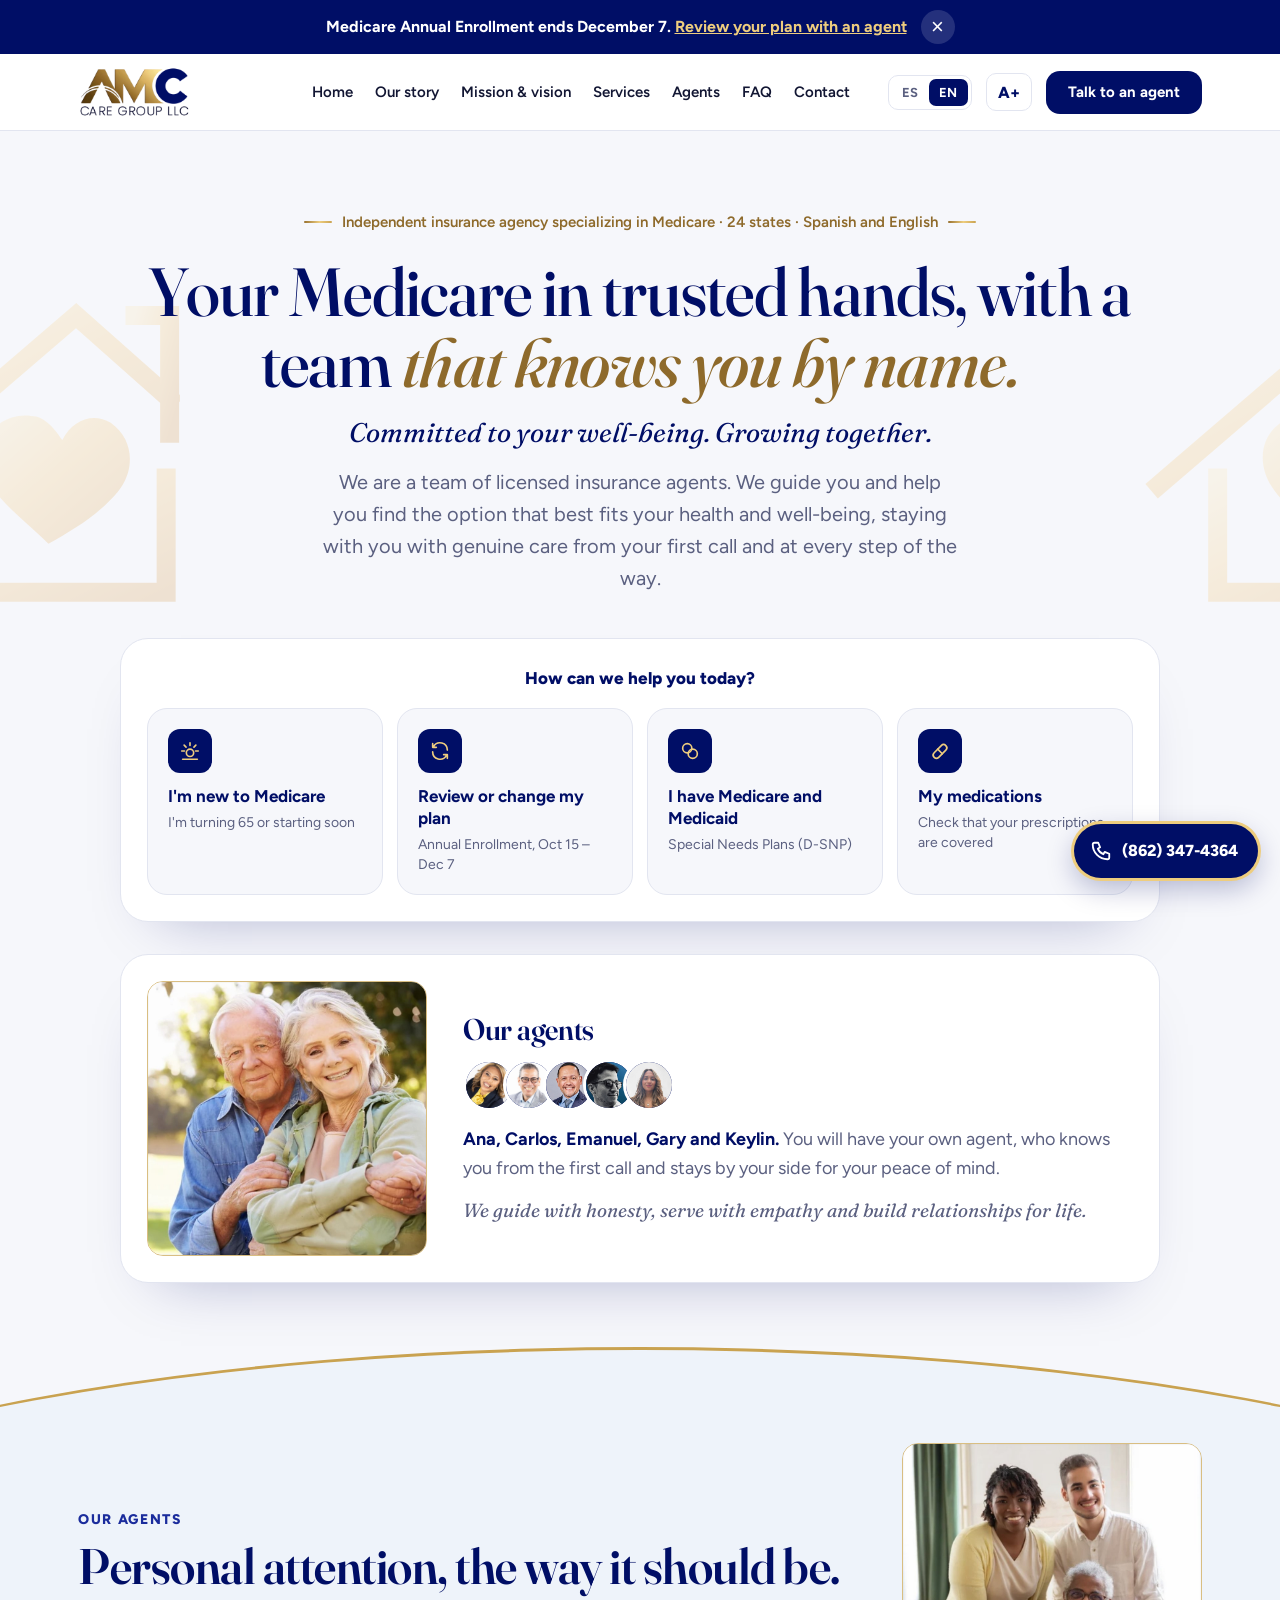
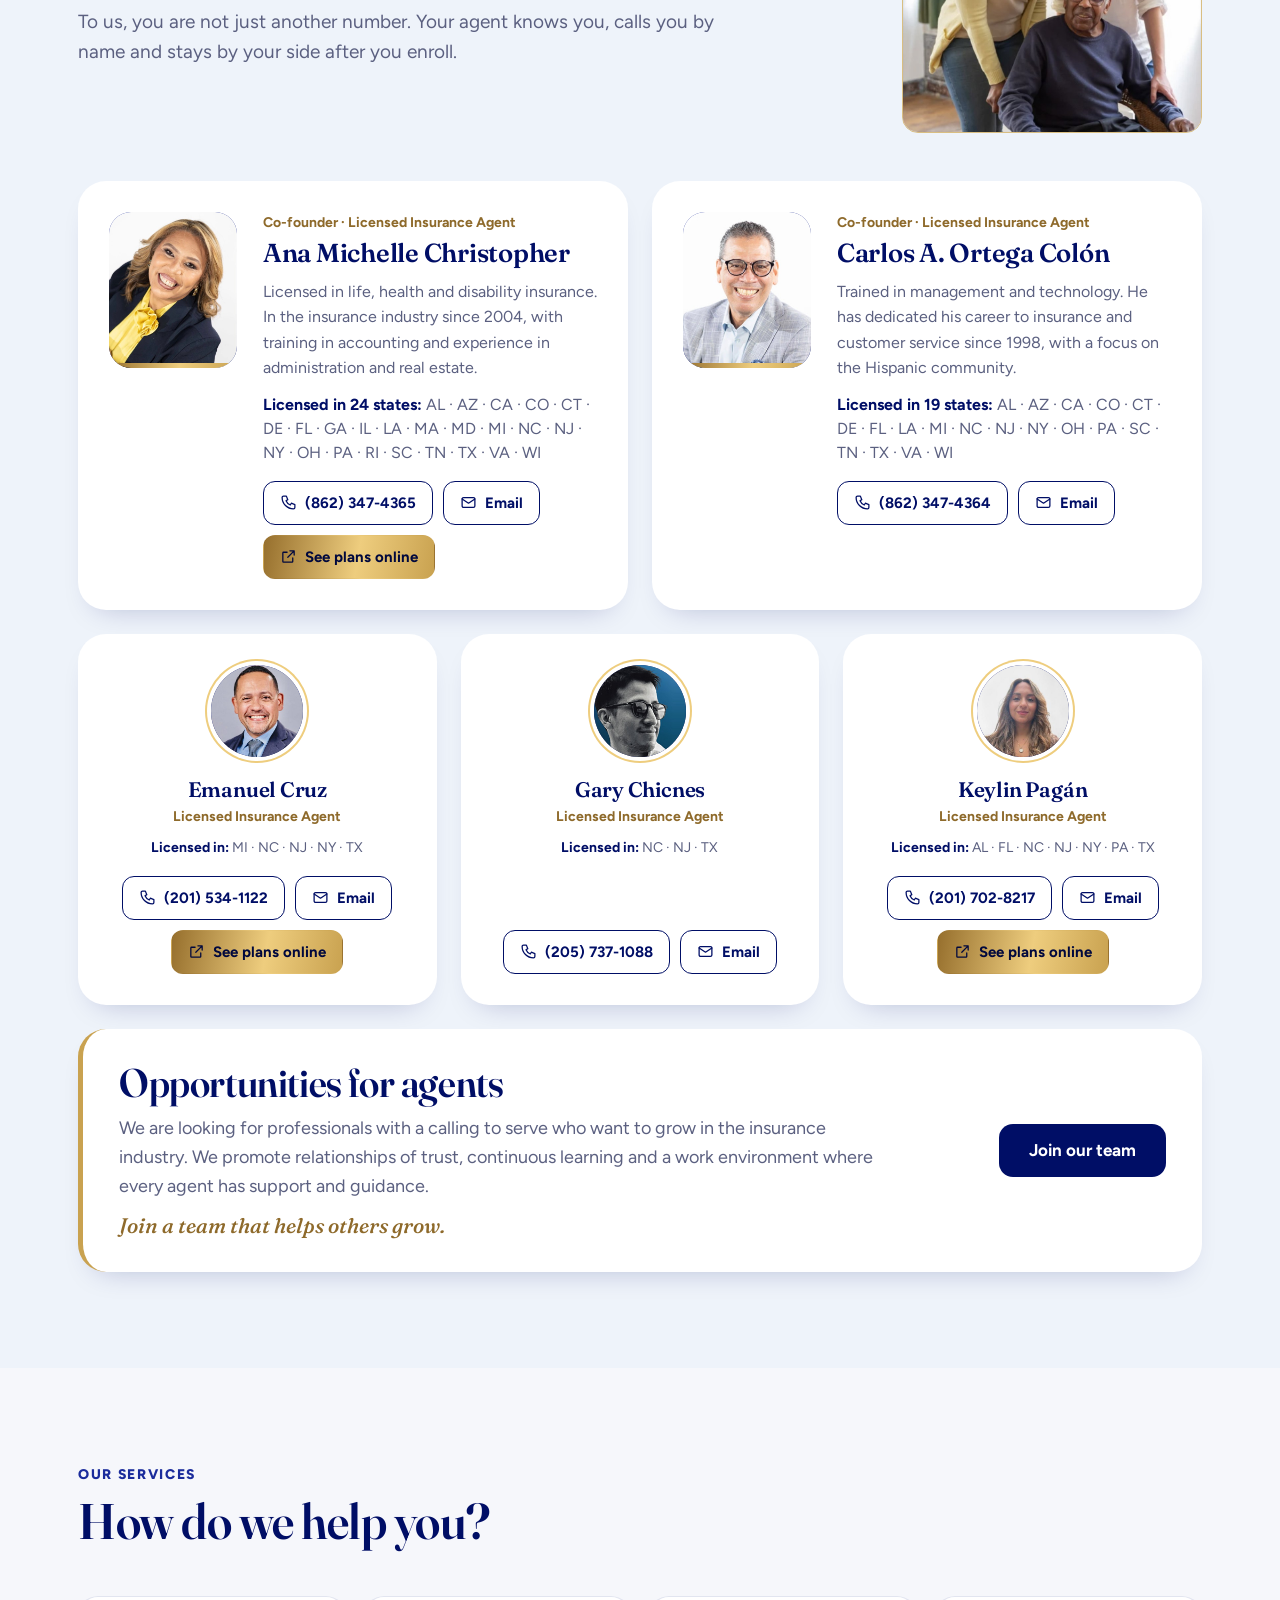
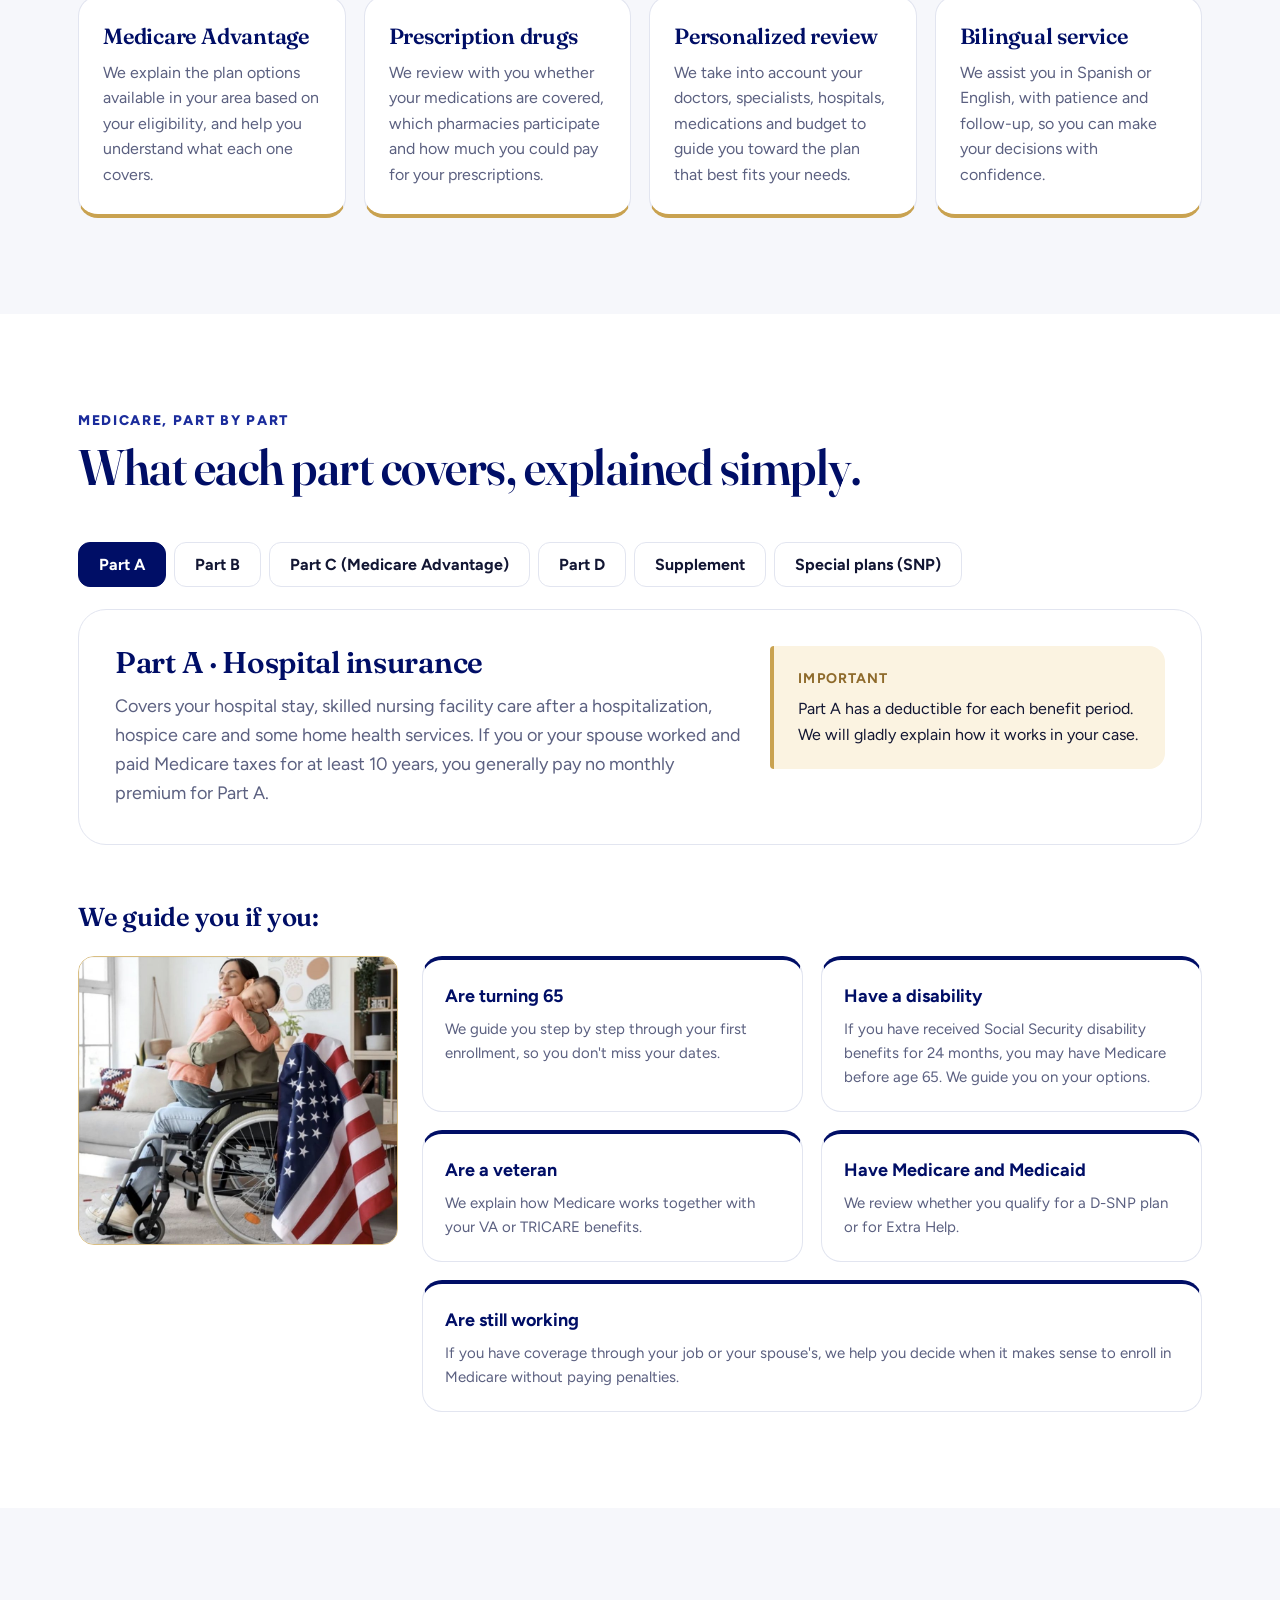
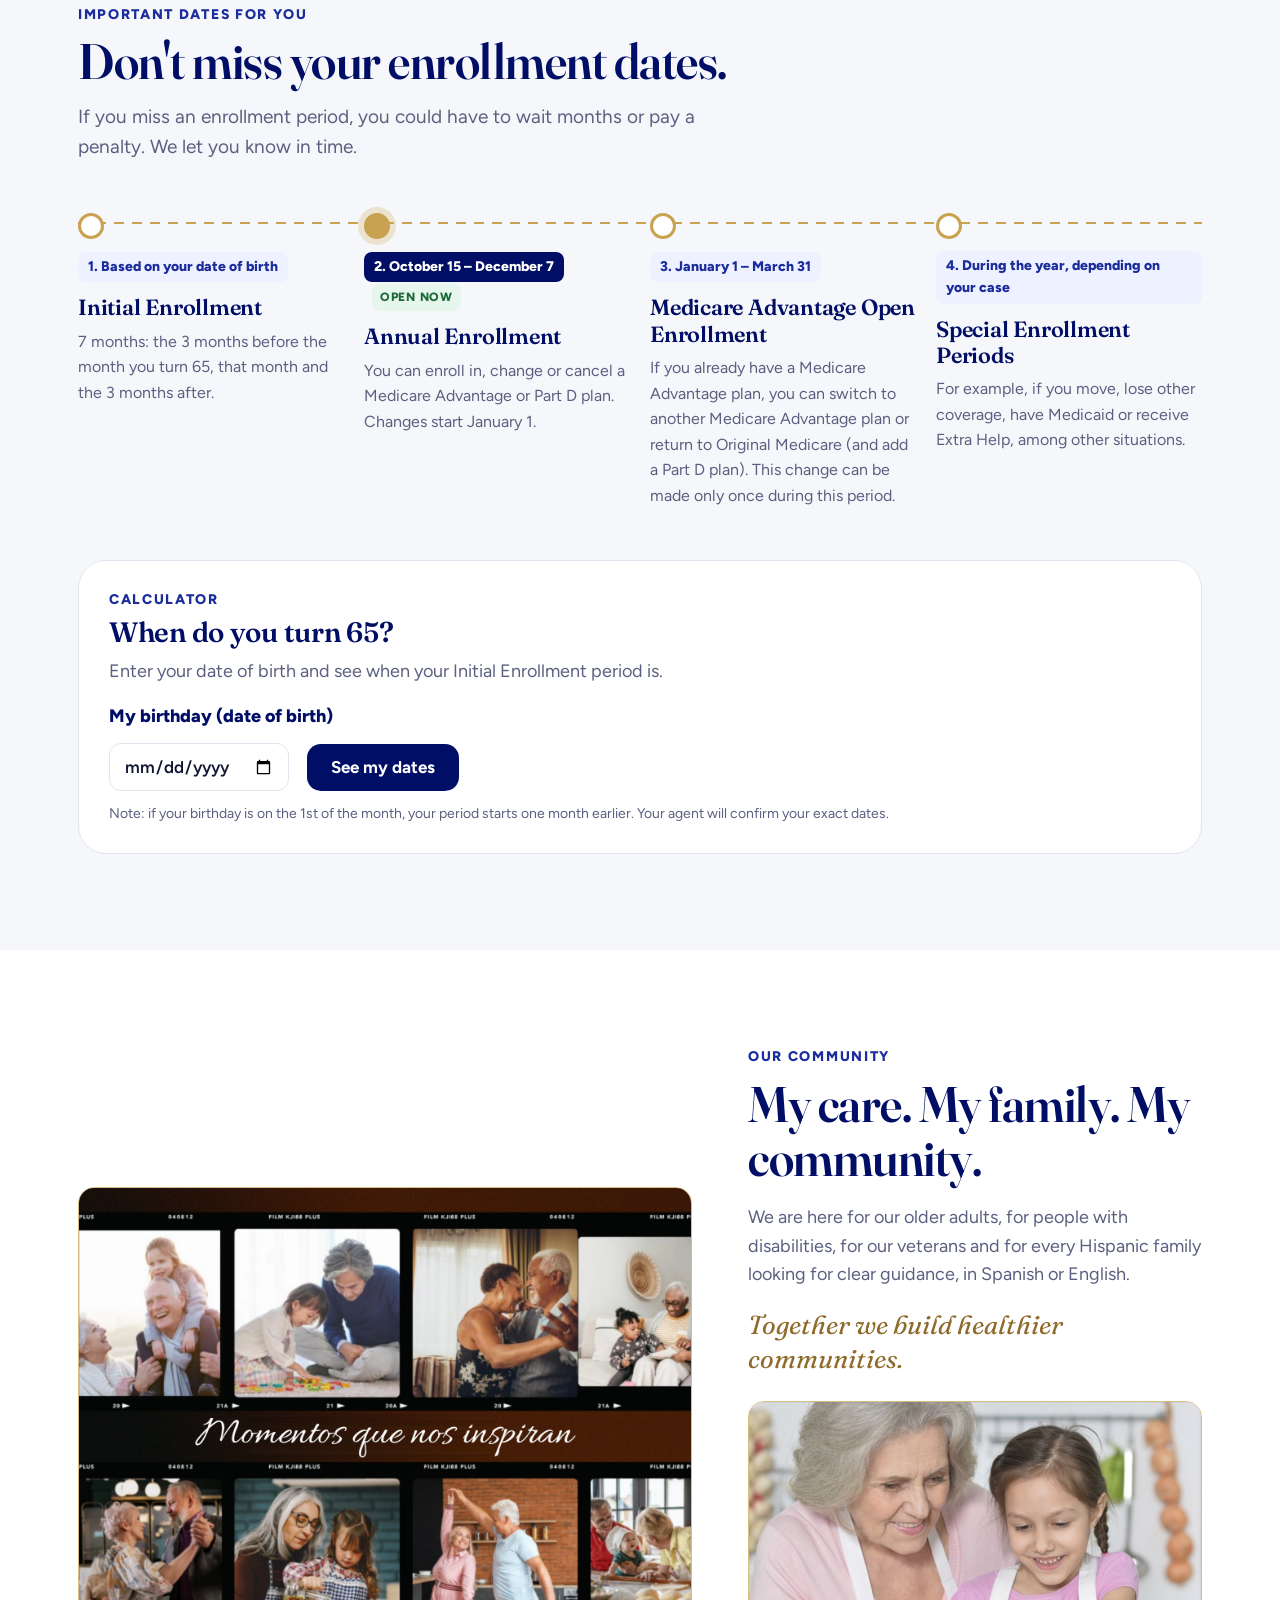
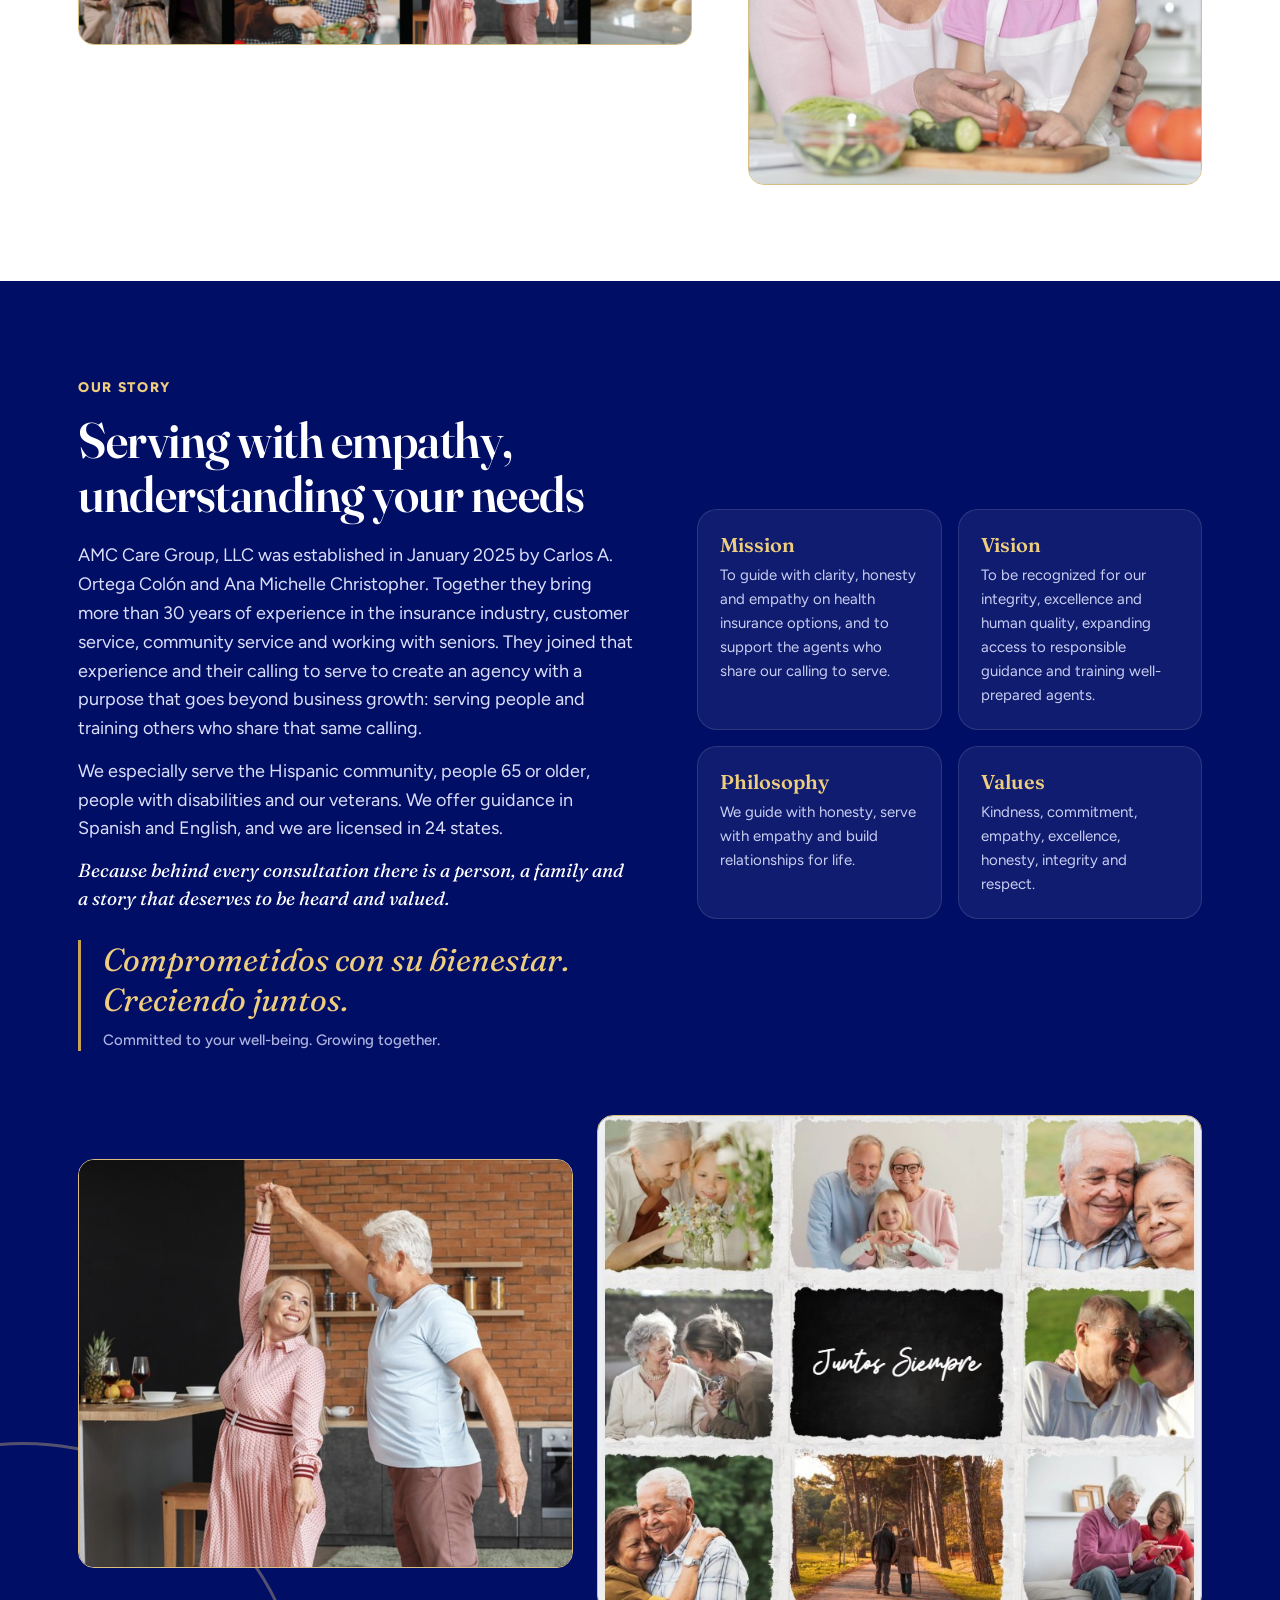
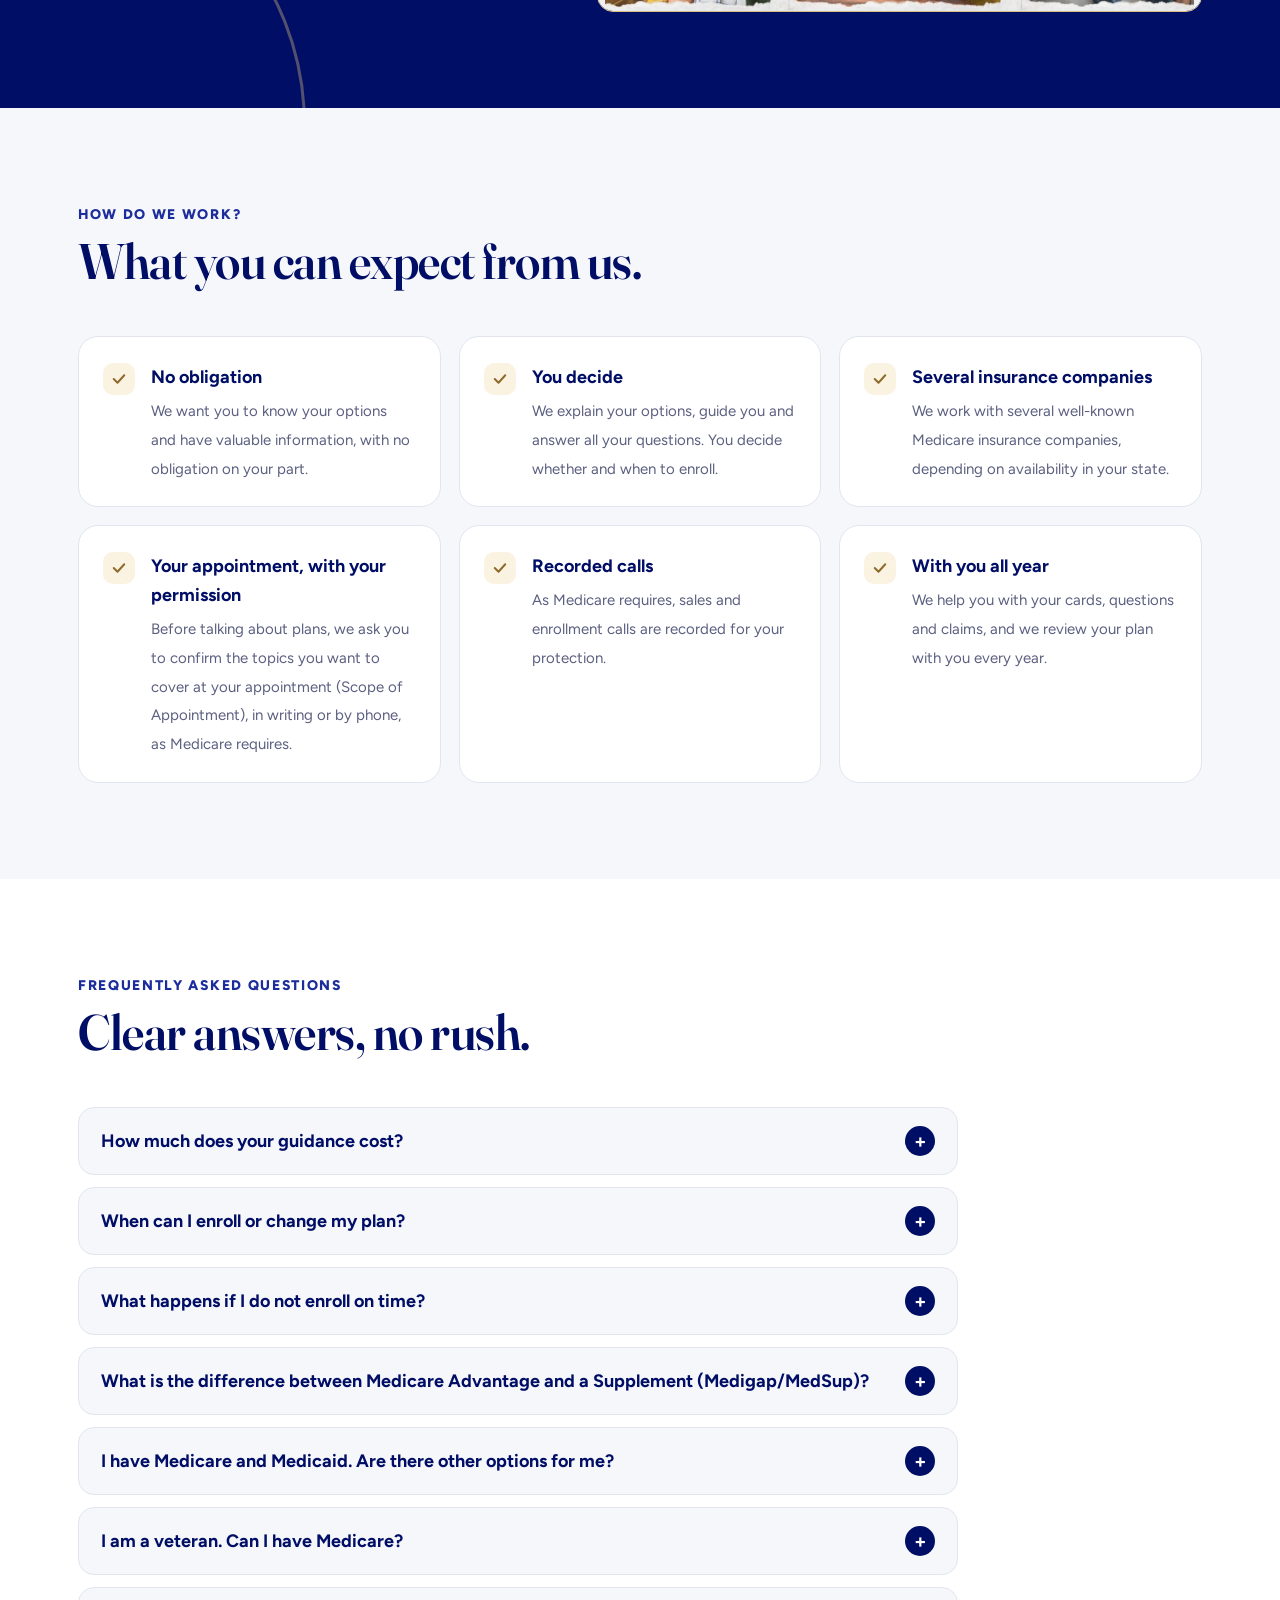
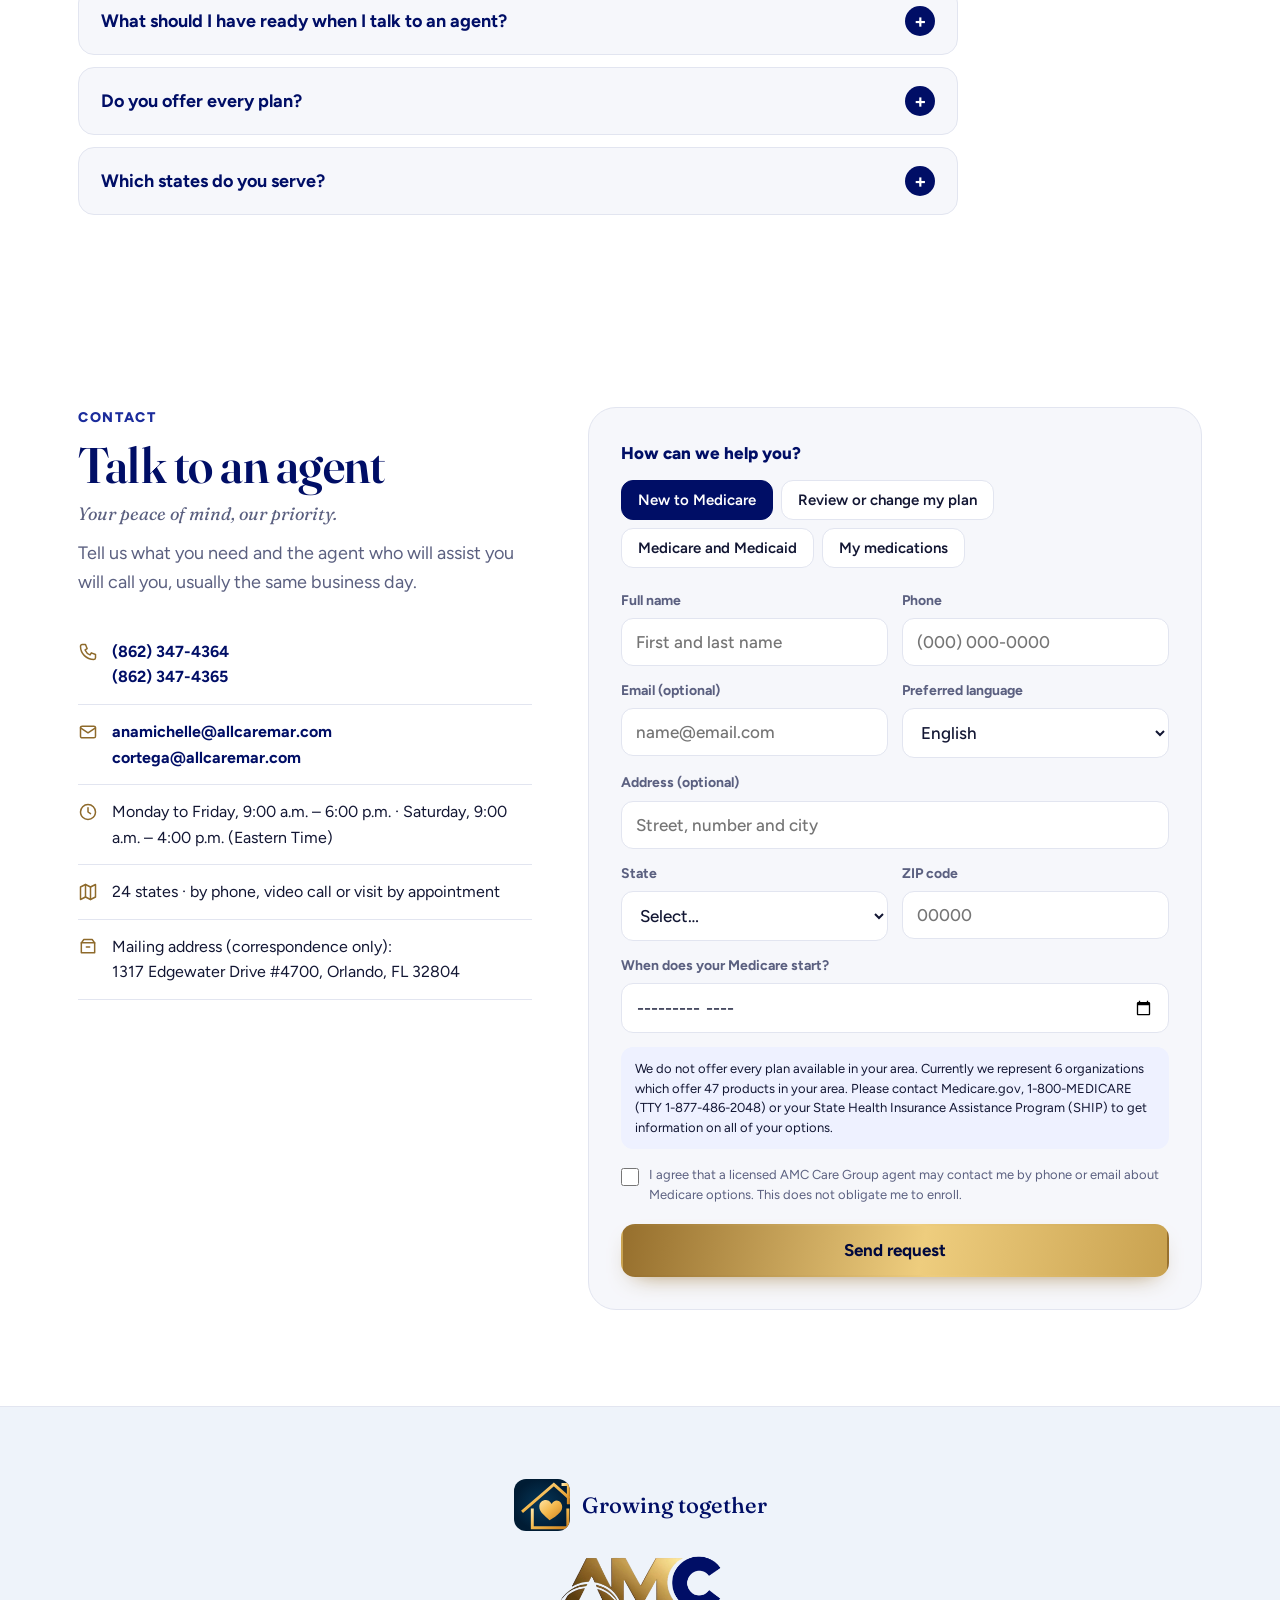
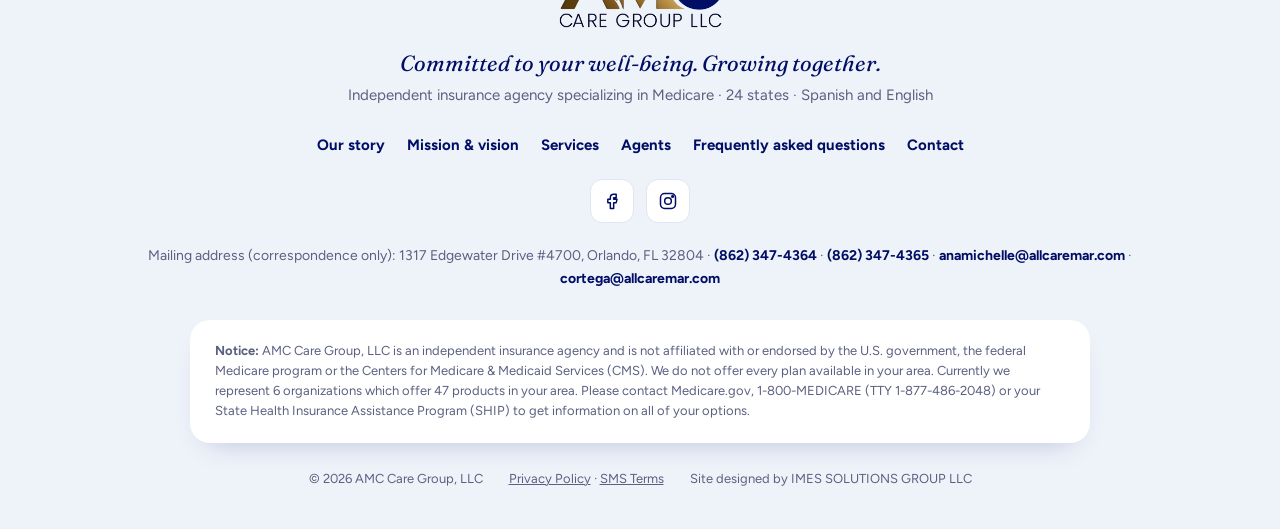
==== commit b438466a: "Add files via upload" ====
--- a/index.html
+++ b/index.html
@@ -14,7 +14,7 @@
 <meta property="og:site_name" content="AMC Care Group">
 <meta property="og:url" content="https://www.myamccare.com/">
 <meta property="og:title" content="AMC Care Group · Agencia de seguros Medicare">
-<meta property="og:description" content="Medicare con calma, de la mano de un equipo que conocerá por su nombre. Asesoría sin costo en español e inglés. 24 estados.">
+<meta property="og:description" content="Su Medicare en buenas manos, con un equipo que le conoce por su nombre. Orientación sin costo en español e inglés. 24 estados.">
 <meta property="og:image" content="https://www.myamccare.com/assets/og-image.png">
 <meta property="og:image:width" content="1200">
 <meta property="og:image:height" content="630">
@@ -39,7 +39,7 @@
   "founder": [{"@type": "Person", "name": "Ana Michelle Christopher"}, {"@type": "Person", "name": "Carlos A. Ortega Colón"}],
   "areaServed": "US",
   "knowsLanguage": ["es", "en"],
-  "slogan": "Comprometidos con tu bienestar, creciendo contigo."
+  "slogan": "Comprometidos con su bienestar. Creciendo juntos."
 }
 </script>
 </head>
@@ -50,7 +50,7 @@
 <!-- Aviso de la inscripción anual: site.js lo muestra solo del 15 de octubre al 7 de diciembre -->
 <div class="aep-bar" id="aepBar" hidden>
   <div class="wrap">
-    <p><b data-en="Medicare Annual Enrollment ends December 7.">La inscripción anual de Medicare termina el 7 de diciembre.</b> <a href="#contacto" data-en="Review your plan with an agent">Revise su plan con un agente</a></p>
+    <p><b data-en="Medicare Annual Enrollment ends December 7.">La Inscripción Anual de Medicare termina el 7 de diciembre.</b> <a href="#contacto" data-en="Review your plan with an agent">Revise su plan con un agente</a></p>
     <button type="button" id="aepClose" aria-label="Cerrar aviso / Close notice">×</button>
   </div>
 </div>
@@ -81,11 +81,13 @@
 
 <!-- ============ PORTADA ============ -->
 <section class="hero" id="inicio">
-  <div class="wrap">
-    <p class="kicker" data-en="Medicare insurance agency · 24 states · English and Spanish">Agencia de seguros Medicare · 24 estados · Español e inglés</p>
-    <h1 data-en="Medicare, calmly — with a team <em>you'll know by name</em>.">Medicare con calma, de la mano de un equipo <em>que conocerá por su nombre</em>.</h1>
-    <p class="lema" data-en="Committed to your well-being, growing with you.">Comprometidos con tu bienestar, creciendo contigo.</p>
-    <p class="lead" data-en="We are five licensed agents. We compare plans from several insurance companies and stay with you all year long, at no cost to you.">Somos cinco agentes con licencia. Comparamos planes de varias aseguradoras y le acompañamos todo el año, sin costo para usted.</p>
+  <img class="hero-casita hc-left" src="assets/casita-dorada.svg" alt="" width="520" height="480">
+  <img class="hero-casita hc-right" src="assets/casita-dorada.svg" alt="" width="520" height="480">
+  <div class="wrap">
+    <p class="kicker" data-en="Independent insurance agency specializing in Medicare · 24 states · Spanish and English">Agencia de seguros independiente especializada en Medicare · 24 estados · Español e inglés</p>
+    <h1 data-en="Your Medicare in trusted hands, with a team <em>that knows you by name.</em>">Su Medicare en buenas manos, con un equipo <em>que le conoce por su nombre.</em></h1>
+    <p class="lema" data-en="Committed to your well-being. Growing together.">Comprometidos con su bienestar. Creciendo juntos.</p>
+    <p class="lead" data-en="We are a team of licensed insurance agents. We guide you and help you find the option that best fits your health and well-being, staying with you with genuine care from your first call and at every step of the way.">Somos un equipo de agentes de seguros autorizados. Le orientamos y le ayudamos a encontrar la opción que mejor se adapte a su salud y bienestar, acompañándole con calidad humana desde su primera llamada y en cada paso del camino.</p>
 
     <div class="chooser">
       <h2 class="chooser-q" data-en="How can we help you today?">¿En qué le podemos ayudar hoy?</h2>
@@ -93,32 +95,35 @@
         <a class="choice" href="#contacto" data-pick="nuevo">
           <span class="ch-ic" aria-hidden="true"><svg viewBox="0 0 24 24"><path d="M12 3v3M5.6 5.6l2.1 2.1M3 12h3m12 0h3m-2.6-6.4-2.1 2.1"/><circle cx="12" cy="14" r="4"/><path d="M4 21h16"/></svg></span>
           <b data-en="I'm new to Medicare">Soy nuevo en Medicare</b>
-          <small data-en="Turning 65 or starting soon">Cumplo 65 o empiezo pronto</small>
+          <small data-en="I'm turning 65 or starting soon">Voy a cumplir 65 años o empiezo pronto</small>
         </a>
         <a class="choice" href="#contacto" data-pick="revisar">
           <span class="ch-ic" aria-hidden="true"><svg viewBox="0 0 24 24"><path d="M20 11a8 8 0 0 0-14.9-4M4 4v4h4M4 13a8 8 0 0 0 14.9 4M20 20v-4h-4"/></svg></span>
           <b data-en="Review or change my plan">Revisar o cambiar mi plan</b>
-          <small data-en="Annual period: Oct 15 – Dec 7">Periodo anual: 15 oct – 7 dic</small>
+          <small data-en="Annual Enrollment, Oct 15 – Dec 7">Inscripción Anual, 15 oct – 7 dic</small>
         </a>
         <a class="choice" href="#contacto" data-pick="dual">
           <span class="ch-ic" aria-hidden="true"><svg viewBox="0 0 24 24"><circle cx="9" cy="9" r="5"/><circle cx="15" cy="15" r="5"/></svg></span>
           <b data-en="I have Medicare and Medicaid">Tengo Medicare y Medicaid</b>
-          <small data-en="Special Needs Plans (D-SNP)">Planes especiales (D-SNP)</small>
+          <small data-en="Special Needs Plans (D-SNP)">Planes para necesidades especiales (D-SNP)</small>
         </a>
         <a class="choice" href="#contacto" data-pick="medicinas">
           <span class="ch-ic" aria-hidden="true"><svg viewBox="0 0 24 24"><rect x="3" y="9" width="18" height="7" rx="3.5" transform="rotate(-45 12 12.5)"/><path d="m9.5 10 5 5"/></svg></span>
           <b data-en="My medications">Mis medicamentos</b>
-          <small data-en="Make sure your prescriptions are covered">Que mis recetas estén cubiertas</small>
+          <small data-en="Check that your prescriptions are covered">Verifique que sus recetas estén cubiertas</small>
         </a>
       </div>
     </div>
 
-    <div class="team-strip">
-      <div class="faces" aria-hidden="true"><img src="assets/team/ana-michelle-christopher.jpg" alt=""><img src="assets/team/carlos-ortega-colon.jpg" alt=""><img src="assets/team/emanuel-cruz.jpg" alt=""><span class="f4">GC</span><img src="assets/team/keylin-pagan.jpg" alt=""></div>
-      <p data-en="<b>Ana, Carlos, Emanuel, Gary and Keylin.</b> You always talk to the same person.">
-        <b>Ana, Carlos, Emanuel, Gary y Keylin.</b> Usted siempre habla con la misma persona.</p>
-    </div>
-    <p class="hero-phil" data-en="We guide with honesty, serve with empathy and build relationships for life.">Orientamos con honestidad, servimos con empatía y construimos relaciones para toda la vida.</p>
+    <div class="hero-team">
+      <img class="foto" src="assets/fotos/pareja-abrazada.jpg" alt="Pareja de adultos mayores abrazados y sonriendo al aire libre." data-en-alt="Older couple hugging and smiling outdoors." width="900" height="883">
+      <div>
+        <h2 class="hero-team-t" data-en="Our agents">Nuestros agentes</h2>
+        <div class="faces" aria-hidden="true"><img src="assets/team/ana-michelle-christopher.jpg" alt=""><img src="assets/team/carlos-ortega-colon.jpg" alt=""><img src="assets/team/emanuel-cruz.jpg" alt=""><img src="assets/team/gary-chicnes.jpg" alt=""><img src="assets/team/keylin-pagan.jpg" alt=""></div>
+        <p class="hero-team-p" data-en="<b>Ana, Carlos, Emanuel, Gary and Keylin.</b> You will have your own agent, who knows you from the first call and stays by your side for your peace of mind."><b>Ana, Carlos, Emanuel, Gary y Keylin.</b> Usted tendrá su propio agente, quien le conoce desde la primera llamada y sigue a su lado para su tranquilidad.</p>
+        <p class="hero-phil" data-en="We guide with honesty, serve with empathy and build relationships for life.">Orientamos con honestidad, servimos con empatía y construimos relaciones para toda la vida.</p>
+      </div>
+    </div>
   </div>
   <div class="arc" aria-hidden="true"></div>
 </section>
@@ -126,22 +131,23 @@
 <!-- ============ EQUIPO ============ -->
 <section class="team-sec" id="agentes">
   <div class="wrap">
-    <div class="sec-head">
-      <div>
-        <p class="eyebrow" data-en="Agents · We are five">Agentes · Somos 5</p>
-        <h2 data-en="A small team, on purpose.">Un equipo pequeño, a propósito.</h2>
-        <p class="sub" data-en="You are not a file number. Your agent knows you, calls you by name and stays with you after you enroll.">Usted no es un número de expediente. Su agente le conoce, le llama por su nombre y sigue con usted después de inscribirse.</p>
-      </div>
+    <div class="sec-head agents-head">
+      <div>
+        <p class="eyebrow" data-en="Our agents">Nuestros agentes</p>
+        <h2 data-en="Personal attention, the way it should be.">Atención personal, como debe ser.</h2>
+        <p class="sub" data-en="To us, you are not just another number. Your agent knows you, calls you by name and stays by your side after you enroll.">Para nosotros usted no es un número más. Su agente le conoce, le llama por su nombre y continúa a su lado después de su inscripción.</p>
+      </div>
+      <img class="foto" src="assets/fotos/familia-abuelo.jpg" alt="Adulto mayor sonriente acompañado de su familia en casa." data-en-alt="Smiling older man with his family at home." width="900" height="870" loading="lazy">
     </div>
 
     <div class="founders">
       <article class="founder">
         <div class="ph"><img src="assets/team/ana-michelle-christopher.jpg" alt="Ana Michelle Christopher" width="480" height="585" loading="lazy"></div>
         <div class="body">
-          <p class="role" data-en="Founder · Licensed Medicare agent">Fundadora · Agente de Medicare con licencia</p>
+          <p class="role" data-en="Co-founder · Licensed Insurance Agent">Cofundadora · Agente de Seguros Autorizada</p>
           <h3>Ana Michelle Christopher</h3>
-          <p data-en="Licensed in Life, Health and Disability insurance. In insurance since 2004, with training in Accounting and experience in administration and real estate.">Licenciada en seguros de Vida, Salud e Incapacidad. Trabaja en seguros desde 2004; formación en Contabilidad y experiencia en administración y bienes raíces.</p>
-          <p class="lic"><b data-en="Licensed in 24 states:">Licencia en 24 estados:</b> AL · AZ · CA · CO · CT · DE · FL · GA · IL · LA · MA · MD · MI · NC · NJ · NY · OH · PA · RI · SC · TN · TX · VA · WI</p>
+          <p data-en="Licensed in life, health and disability insurance. In the insurance industry since 2004, with training in accounting and experience in administration and real estate.">Licenciada en seguros de vida, salud e incapacidad. En la industria de seguros desde 2004, con preparación en contabilidad y experiencia en administración y bienes raíces.</p>
+          <p class="lic"><b data-en="Licensed in 24 states:">Licencias en 24 estados:</b> AL · AZ · CA · CO · CT · DE · FL · GA · IL · LA · MA · MD · MI · NC · NJ · NY · OH · PA · RI · SC · TN · TX · VA · WI</p>
           <div class="acts">
             <a class="act" href="tel:+18623474365"><svg viewBox="0 0 24 24"><path d="M5 3h4l2 5-2.5 1.5a11 11 0 0 0 6 6L16 13l5 2v4a2 2 0 0 1-2 2A16 16 0 0 1 3 5a2 2 0 0 1 2-2"/></svg><span>(862) 347-4365</span></a>
             <a class="act" href="mailto:anamichelle@allcaremar.com"><svg viewBox="0 0 24 24"><rect x="3" y="5" width="18" height="14" rx="2"/><path d="m3 7 9 6 9-6"/></svg><span data-en="Email">Correo</span></a>
@@ -152,10 +158,10 @@
       <article class="founder">
         <div class="ph"><img src="assets/team/carlos-ortega-colon.jpg" alt="Carlos A. Ortega Colón" width="480" height="585" loading="lazy"></div>
         <div class="body">
-          <p class="role" data-en="Founder · Licensed Medicare agent">Fundador · Agente de Medicare con licencia</p>
+          <p class="role" data-en="Co-founder · Licensed Insurance Agent">Cofundador · Agente de Seguros Autorizado</p>
           <h3>Carlos A. Ortega Colón</h3>
-          <p data-en="Trained in Management and Technology. A career in insurance and customer service since 1998, focused on the Hispanic community.">Formación en Gerencia y Tecnología. Trayectoria en seguros y servicio al cliente desde 1998, con enfoque en la comunidad hispana.</p>
-          <p class="lic"><b data-en="Licensed in 19 states:">Licencia en 19 estados:</b> AL · AZ · CA · CO · CT · DE · FL · LA · MI · NC · NJ · NY · OH · PA · SC · TN · TX · VA · WI</p>
+          <p data-en="Trained in management and technology. He has dedicated his career to insurance and customer service since 1998, with a focus on the Hispanic community.">Con preparación en gerencia y tecnología. Ha dedicado su carrera a los seguros y al servicio al cliente desde 1998, con enfoque en la comunidad hispana.</p>
+          <p class="lic"><b data-en="Licensed in 19 states:">Licencias en 19 estados:</b> AL · AZ · CA · CO · CT · DE · FL · LA · MI · NC · NJ · NY · OH · PA · SC · TN · TX · VA · WI</p>
           <div class="acts">
             <a class="act" href="tel:+18623474364"><svg viewBox="0 0 24 24"><path d="M5 3h4l2 5-2.5 1.5a11 11 0 0 0 6 6L16 13l5 2v4a2 2 0 0 1-2 2A16 16 0 0 1 3 5a2 2 0 0 1 2-2"/></svg><span>(862) 347-4364</span></a>
             <a class="act" href="mailto:cortega@allcaremar.com"><svg viewBox="0 0 24 24"><rect x="3" y="5" width="18" height="14" rx="2"/><path d="m3 7 9 6 9-6"/></svg><span data-en="Email">Correo</span></a>
@@ -168,8 +174,8 @@
       <article class="agent">
         <div class="ph"><img src="assets/team/emanuel-cruz.jpg" alt="Emanuel Cruz" width="360" height="360" loading="lazy"></div>
         <h3>Emanuel Cruz</h3>
-        <p class="role" data-en="Licensed Medicare agent">Agente de Medicare con licencia</p>
-        <p class="lic"><b data-en="Licensed in:">Licencia en:</b> MI · NC · NJ · NY · TX</p>
+        <p class="role" data-en="Licensed Insurance Agent">Agente de Seguros Autorizado</p>
+        <p class="lic"><b data-en="Licensed in:">Licencias en:</b> MI · NC · NJ · NY · TX</p>
         <div class="acts">
           <a class="act" href="tel:+12015341122"><svg viewBox="0 0 24 24"><path d="M5 3h4l2 5-2.5 1.5a11 11 0 0 0 6 6L16 13l5 2v4a2 2 0 0 1-2 2A16 16 0 0 1 3 5a2 2 0 0 1 2-2"/></svg><span>(201) 534-1122</span></a>
           <a class="act" href="mailto:ecruz@allcaremar.com"><svg viewBox="0 0 24 24"><rect x="3" y="5" width="18" height="14" rx="2"/><path d="m3 7 9 6 9-6"/></svg><span data-en="Email">Correo</span></a>
@@ -177,20 +183,20 @@
         </div>
       </article>
       <article class="agent">
-        <div class="ph" aria-hidden="true">GC</div>
+        <div class="ph"><img src="assets/team/gary-chicnes.jpg" alt="Gary Chicnes" width="360" height="360" loading="lazy"></div>
         <h3>Gary Chicnes</h3>
-        <p class="role" data-en="Licensed Medicare agent">Agente de Medicare con licencia</p>
-        <p class="lic"><b data-en="Licensed in:">Licencia en:</b> NC · NJ · TX</p>
+        <p class="role" data-en="Licensed Insurance Agent">Agente de Seguros Autorizado</p>
+        <p class="lic"><b data-en="Licensed in:">Licencias en:</b> NC · NJ · TX</p>
         <div class="acts">
           <a class="act" href="tel:+12057371088"><svg viewBox="0 0 24 24"><path d="M5 3h4l2 5-2.5 1.5a11 11 0 0 0 6 6L16 13l5 2v4a2 2 0 0 1-2 2A16 16 0 0 1 3 5a2 2 0 0 1 2-2"/></svg><span>(205) 737-1088</span></a>
           <a class="act" href="mailto:gchicnes@allcaremar.com"><svg viewBox="0 0 24 24"><rect x="3" y="5" width="18" height="14" rx="2"/><path d="m3 7 9 6 9-6"/></svg><span data-en="Email">Correo</span></a>
         </div>
       </article>
       <article class="agent">
-        <div class="ph"><img src="assets/team/keylin-pagan.jpg" alt="Keylin Pagan" width="360" height="360" loading="lazy"></div>
-        <h3>Keylin Pagan</h3>
-        <p class="role" data-en="Licensed Medicare agent">Agente de Medicare con licencia</p>
-        <p class="lic"><b data-en="Licensed in:">Licencia en:</b> AL · FL · NC · NJ · NY · PA · TX</p>
+        <div class="ph"><img src="assets/team/keylin-pagan.jpg" alt="Keylin Pagán" width="360" height="360" loading="lazy"></div>
+        <h3>Keylin Pagán</h3>
+        <p class="role" data-en="Licensed Insurance Agent">Agente de Seguros Autorizada</p>
+        <p class="lic"><b data-en="Licensed in:">Licencias en:</b> AL · FL · NC · NJ · NY · PA · TX</p>
         <div class="acts">
           <a class="act" href="tel:+12017028217"><svg viewBox="0 0 24 24"><path d="M5 3h4l2 5-2.5 1.5a11 11 0 0 0 6 6L16 13l5 2v4a2 2 0 0 1-2 2A16 16 0 0 1 3 5a2 2 0 0 1 2-2"/></svg><span>(201) 702-8217</span></a>
           <a class="act" href="mailto:kpagan@allcaremar.com"><svg viewBox="0 0 24 24"><rect x="3" y="5" width="18" height="14" rx="2"/><path d="m3 7 9 6 9-6"/></svg><span data-en="Email">Correo</span></a>
@@ -201,12 +207,14 @@
   </div>
   <div class="join-sec" id="unase">
     <div class="wrap">
-      <div>
-        <h2 data-en="Opportunities for agents">Oportunidades para agentes</h2>
-        <p data-en="We promote the growth of prepared, responsible professionals committed to the well-being of their communities. We look for relationships built on trust and continuous learning.">Promovemos el desarrollo de profesionales preparados, responsables y comprometidos con el bienestar de sus comunidades. Buscamos relaciones de confianza y aprendizaje continuo.</p>
-        <p class="join-purpose" data-en="Helping others keep helping.">Ayudar a otros a seguir ayudando.</p>
-      </div>
-      <button class="btn btn-outline" type="button" data-open="joinDlg" data-en="I want to join">Quiero unirme</button>
+      <div class="join-card">
+        <div>
+          <h2 data-en="Opportunities for agents">Oportunidades para agentes</h2>
+          <p data-en="We are looking for professionals with a calling to serve who want to grow in the insurance industry. We promote relationships of trust, continuous learning and a work environment where every agent has support and guidance.">Buscamos profesionales con vocación de servicio que quieran crecer en la industria de seguros. Promovemos relaciones de confianza, el aprendizaje continuo y un ambiente de trabajo donde cada agente cuenta con respaldo y orientación.</p>
+          <p class="join-purpose" data-en="Join a team that helps others grow.">Únase a un equipo que ayuda a otros a crecer.</p>
+        </div>
+        <button class="btn btn-navy" type="button" data-open="joinDlg" data-en="Join our team">Únase a nuestro equipo</button>
+      </div>
     </div>
   </div>
 </section>
@@ -216,15 +224,15 @@
   <div class="wrap">
     <div class="sec-head">
       <div>
-        <p class="eyebrow" data-en="Services">Servicios</p>
-        <h2 data-en="How we serve you.">Cómo servimos.</h2>
+        <p class="eyebrow" data-en="Our services">Nuestros servicios</p>
+        <h2 data-en="How do we help you?">¿Cómo le ayudamos?</h2>
       </div>
     </div>
     <div class="services">
-      <article><h3>Medicare Advantage</h3><p data-en="Guidance on the options available based on where you live, your eligibility and the conditions of each plan.">Orientación sobre alternativas disponibles según residencia, elegibilidad y condiciones de cada plan.</p></article>
-      <article><h3 data-en="Medications">Medicamentos</h3><p data-en="We explain formularies, participating pharmacies and the costs that apply to your prescription coverage.">Explicación de formularios, farmacias participantes y costos aplicables a la cobertura de recetas.</p></article>
-      <article><h3 data-en="Personalized review">Evaluación personalizada</h3><p data-en="We consider your doctors, specialists, hospitals, medications, costs and care preferences.">Consideración de médicos, especialistas, hospitales, medicamentos, costos y preferencias de atención.</p></article>
-      <article><h3 data-en="Bilingual service">Atención bilingüe</h3><p data-en="Guidance in Spanish and English to help you make informed decisions, with care and follow-up.">Orientación en español e inglés para facilitar decisiones informadas, con atención y seguimiento.</p></article>
+      <article><h3>Medicare Advantage</h3><p data-en="We explain the plan options available in your area based on your eligibility, and help you understand what each one covers.">Le explicamos las opciones de planes disponibles en su área según su elegibilidad, y le ayudamos a entender qué cubre cada uno.</p></article>
+      <article><h3 data-en="Prescription drugs">Medicamentos recetados</h3><p data-en="We review with you whether your medications are covered, which pharmacies participate and how much you could pay for your prescriptions.">Revisamos con usted si sus medicamentos están cubiertos, qué farmacias participan y cuánto podría pagar por sus recetas.</p></article>
+      <article><h3 data-en="Personalized review">Evaluación personalizada</h3><p data-en="We take into account your doctors, specialists, hospitals, medications and budget to guide you toward the plan that best fits your needs.">Tomamos en cuenta sus médicos, especialistas, hospitales, medicamentos y presupuesto para orientarle hacia el plan que mejor se adapte a sus necesidades.</p></article>
+      <article><h3 data-en="Bilingual service">Atención bilingüe</h3><p data-en="We assist you in Spanish or English, with patience and follow-up, so you can make your decisions with confidence.">Le atendemos en español o en inglés, con paciencia y seguimiento, para que tome sus decisiones con confianza.</p></article>
     </div>
   </div>
 </section>
@@ -235,16 +243,16 @@
     <div class="sec-head">
       <div>
         <p class="eyebrow" data-en="Medicare, part by part">Medicare, parte por parte</p>
-        <h2 data-en="What each part covers, in plain words.">Qué cubre cada parte, en palabras sencillas.</h2>
+        <h2 data-en="What each part covers, explained simply.">Lo que cubre cada parte, explicado de forma sencilla.</h2>
       </div>
     </div>
 
     <div class="tabs" role="tablist" aria-label="Partes de Medicare">
       <button role="tab" id="t-a" aria-controls="p-a" aria-selected="true" data-en="Part A">Parte A</button>
       <button role="tab" id="t-b" aria-controls="p-b" aria-selected="false" tabindex="-1" data-en="Part B">Parte B</button>
-      <button role="tab" id="t-c" aria-controls="p-c" aria-selected="false" tabindex="-1" data-en="Part C · Advantage">Parte C · Advantage</button>
+      <button role="tab" id="t-c" aria-controls="p-c" aria-selected="false" tabindex="-1" data-en="Part C (Medicare Advantage)">Parte C (Medicare Advantage)</button>
       <button role="tab" id="t-d" aria-controls="p-d" aria-selected="false" tabindex="-1" data-en="Part D">Parte D</button>
-      <button role="tab" id="t-g" aria-controls="p-g" aria-selected="false" tabindex="-1">MedSup</button>
+      <button role="tab" id="t-g" aria-controls="p-g" aria-selected="false" tabindex="-1" data-en="Supplement">Suplemento</button>
       <button role="tab" id="t-s" aria-controls="p-s" aria-selected="false" tabindex="-1" data-en="Special plans (SNP)">Planes especiales (SNP)</button>
     </div>
 
@@ -252,54 +260,63 @@
       <div class="panel" role="tabpanel" id="p-a" aria-labelledby="t-a">
         <div class="pn-main">
           <h3 data-en="Part A · Hospital insurance">Parte A · Seguro de hospital</h3>
-          <p data-en="Covers inpatient hospital stays, skilled nursing facility care after a hospital stay, hospice and some home health care. Most people pay no monthly premium if they or their spouse worked and paid Medicare taxes for about 10 years.">Cubre las estadías en el hospital, el cuidado en un centro de enfermería especializada después de una hospitalización, el hospicio y algunos servicios de salud en el hogar. La mayoría de las personas no paga prima mensual si usted o su cónyuge trabajaron y pagaron impuestos de Medicare por unos 10 años.</p>
-        </div>
-        <div class="pn-side"><b data-en="Good to know">Bueno saber</b><p data-en="Part A has a deductible for each benefit period. We explain what that means for you.">La Parte A tiene un deducible por cada periodo de beneficios. Le explicamos qué significa en su caso.</p></div>
+          <p data-en="Covers your hospital stay, skilled nursing facility care after a hospitalization, hospice care and some home health services. If you or your spouse worked and paid Medicare taxes for at least 10 years, you generally pay no monthly premium for Part A.">Cubre su estadía en el hospital, el cuidado en un centro de enfermería especializada después de una hospitalización, el cuidado de hospicio y algunos servicios de salud en el hogar. Si usted o su cónyuge trabajaron y pagaron impuestos de Medicare por al menos 10 años, por lo general no paga prima mensual por la Parte A.</p>
+        </div>
+        <div class="pn-side"><b data-en="Important">Dato importante</b><p data-en="Part A has a deductible for each benefit period. We will gladly explain how it works in your case.">La Parte A tiene un deducible por cada periodo de beneficios. Con gusto le explicamos cómo funciona en su caso.</p></div>
       </div>
       <div class="panel" role="tabpanel" id="p-b" aria-labelledby="t-b" hidden>
         <div class="pn-main">
           <h3 data-en="Part B · Medical insurance">Parte B · Seguro médico</h3>
-          <p data-en="Covers doctor visits, outpatient care, preventive services, lab tests and durable medical equipment. Part B has a monthly premium, set each year by Medicare.">Cubre las visitas al médico, los servicios ambulatorios, los servicios preventivos, los análisis de laboratorio y el equipo médico duradero. La Parte B tiene una prima mensual que Medicare fija cada año.</p>
-        </div>
-        <div class="pn-side"><b data-en="Good to know">Bueno saber</b><p data-en="If you sign up late without other qualifying coverage, there may be a lifetime penalty. Let's check your dates.">Si se inscribe tarde y no tiene otra cobertura que califique, puede haber una penalidad de por vida. Revisemos sus fechas.</p></div>
+          <p data-en="Covers doctor visits, outpatient services, preventive services, lab tests and durable medical equipment, such as walkers, wheelchairs or diabetic supplies. Part B has a monthly premium that Medicare sets each year.">Cubre las visitas al médico, los servicios ambulatorios, los servicios preventivos, los análisis de laboratorio y el equipo médico duradero, como andadores, sillas de ruedas o equipo para diabéticos. La Parte B tiene una prima mensual que Medicare establece cada año.</p>
+        </div>
+        <div class="pn-side"><b data-en="Important">Dato importante</b><p data-en="If you do not enroll in Part B when you are supposed to and have no other qualifying coverage, you could pay a late enrollment penalty for as long as you have Medicare. We will gladly review your dates so you don't miss them.">Si no se inscribe en la Parte B cuando le corresponde y no tiene otra cobertura que califique, podría pagar una multa por inscripción tardía mientras tenga Medicare. Con gusto revisamos sus fechas para que no le pase.</p></div>
       </div>
       <div class="panel" role="tabpanel" id="p-c" aria-labelledby="t-c" hidden>
         <div class="pn-main">
           <h3 data-en="Part C · Medicare Advantage">Parte C · Medicare Advantage</h3>
-          <p data-en="Plans from private companies approved by Medicare that combine Parts A and B in one plan, and often include Part D. Many add extra benefits such as dental, vision or hearing. They usually work with a network of doctors.">Planes de compañías privadas aprobadas por Medicare que reúnen las Partes A y B en un solo plan y, muchas veces, también la Parte D. Muchos agregan beneficios como dental, visión o audición. Por lo general funcionan con una red de médicos.</p>
-        </div>
-        <div class="pn-side"><b data-en="Good to know">Bueno saber</b><p data-en="You keep paying your Part B premium. We check that your doctors and pharmacy are in the network.">Usted sigue pagando la prima de la Parte B. Revisamos que sus médicos y su farmacia estén en la red.</p></div>
+          <p data-en="These are plans offered by private companies approved by Medicare that combine Parts A and B in one plan, and in many cases also include drug coverage (Part D). Some plans may include additional benefits such as dental, vision or hearing. They generally work with a network of doctors, hospitals and pharmacies.">Son planes ofrecidos por compañías privadas aprobadas por Medicare que combinan las Partes A y B en un solo plan, y en muchos casos también incluyen la cobertura de medicamentos (Parte D). Algunos planes pueden incluir beneficios adicionales como dental, visión o audición. Por lo general funcionan con una red de médicos, hospitales y farmacias.</p>
+        </div>
+        <div class="pn-side"><b data-en="Important">Dato importante</b><p data-en="You keep paying your Part B premium, unless your plan or Medicaid covers it. Before you enroll, we verify that your doctors and pharmacy are in the plan's network.">Usted sigue pagando la prima de la Parte B, a menos que su plan o Medicaid la cubra. Antes de inscribirse, verificamos que sus médicos y su farmacia estén en la red del plan.</p></div>
       </div>
       <div class="panel" role="tabpanel" id="p-d" aria-labelledby="t-d" hidden>
         <div class="pn-main">
           <h3 data-en="Part D · Prescription drugs">Parte D · Medicamentos recetados</h3>
-          <p data-en="Helps pay for prescription drugs. It comes as a stand-alone plan (with Original Medicare) or inside a Medicare Advantage plan. Each plan has its own list of covered drugs.">Ayuda a pagar los medicamentos recetados. Viene como un plan aparte (junto a Medicare Original) o dentro de un plan Medicare Advantage. Cada plan tiene su propia lista de medicamentos cubiertos.</p>
-        </div>
-        <div class="pn-side"><b data-en="Good to know">Bueno saber</b><p data-en="Bring us your list of medications: we compare which plan covers them at the lowest cost for you.">Tráiganos su lista de medicamentos: comparamos qué plan los cubre al menor costo para usted.</p></div>
+          <p data-en="Helps pay for your prescription drugs. You can get it as a separate plan, if you have Original Medicare, or included in a Medicare Advantage plan. Each plan has its own list of covered drugs, called a formulary.">Ayuda a pagar sus medicamentos recetados. Puede obtenerla como un plan separado, si tiene Medicare Original, o incluida en un plan Medicare Advantage. Cada plan tiene su propia lista de medicamentos cubiertos, llamada formulario.</p>
+        </div>
+        <div class="pn-side"><b data-en="Important">Dato importante</b><p data-en="Bring us your list of medications and we will guide you on which plans cover them and how much you could pay for them. If you have limited income, we can also help you see whether you qualify for Extra Help to pay for your prescriptions.">Tráiganos su lista de medicamentos y le orientamos sobre qué planes los cubren y cuánto podría pagar por ellos. Si tiene ingresos limitados, también le ayudamos a ver si califica para Ayuda Adicional (Extra Help) para pagar sus recetas.</p></div>
       </div>
       <div class="panel" role="tabpanel" id="p-g" aria-labelledby="t-g" hidden>
         <div class="pn-main">
-          <h3 data-en="MedSup · Medicare Supplement">MedSup · Seguro suplementario de Medicare</h3>
-          <p data-en="A private insurance policy that helps pay costs Original Medicare does not cover, such as deductibles, coinsurance and copays. It works with Original Medicare (Parts A and B), not with Medicare Advantage.">Es un seguro privado que ayuda a pagar lo que Medicare Original no cubre, como deducibles, coseguros y copagos. Funciona con Medicare Original (Partes A y B), no con Medicare Advantage.</p>
-          <p data-en="You pay a monthly premium in addition to your Part B premium. It does not cover prescription drugs; for that you need a Part D plan. In most states, plans are identified by letter: each letter offers the same basic benefits with any insurance company, but the price can change.">Usted paga una prima mensual, además de la prima de la Parte B. No cubre medicinas recetadas; para eso se necesita un plan de la Parte D. En la mayoría de los estados, los planes se identifican con letras: cada letra ofrece los mismos beneficios básicos con cualquier aseguradora, pero el precio puede cambiar.</p>
-        </div>
-        <div class="pn-side"><b data-en="Good to know">Bueno saber</b><p data-en="The best time to buy it is your 6-month MedSup open enrollment period, which starts when you are 65 and enrolled in Part B. After that, the insurance company may review your health and may charge you more or decline your application, with some exceptions.">El mejor momento para comprarlo es su periodo de inscripción abierta de MedSup: 6 meses que empiezan cuando tiene 65 años y está inscrito en la Parte B. Después, la aseguradora puede revisar su salud y podría cobrarle más o no aceptar su solicitud, salvo algunas excepciones.</p></div>
+          <h3 data-en="Supplement (Medigap/MedSup) · Medicare Supplement insurance">Suplemento (Medigap/MedSup) · Seguro suplementario de Medicare</h3>
+          <p data-en="A private insurance policy that helps pay what Original Medicare does not cover, such as deductibles, coinsurance and copays. It works with Original Medicare (Parts A and B), not with Medicare Advantage.">Es un seguro privado que ayuda a pagar lo que Medicare Original no cubre, como deducibles, coseguros y copagos. Funciona con Medicare Original (Partes A y B), no con Medicare Advantage.</p>
+          <p data-en="You pay a monthly premium in addition to your Part B premium. It does not cover prescription drugs; for that you need a Part D plan. In most states, plans are identified by letter: each letter offers the same benefits with any insurance company, but the price may vary.">Usted paga una prima mensual, además de la prima de la Parte B. No cubre medicamentos recetados; para eso necesita un plan de la Parte D. En la mayoría de los estados, los planes se identifican con letras: cada letra ofrece los mismos beneficios con cualquier aseguradora, pero el precio puede variar.</p>
+        </div>
+        <div class="pn-side"><b data-en="Important">Dato importante</b><p data-en="The best time to get it is during your Supplement open enrollment period: 6 months that start the first month you are 65 or older and enrolled in Part B. After that period, the insurance company may review your health history and could charge you more or decline your application, with some exceptions.">El momento más recomendable para obtenerlo es durante su periodo de inscripción abierta del Suplemento: 6 meses que comienzan el primer mes en que usted tiene 65 años o más y está inscrito en la Parte B. Después de ese periodo, la aseguradora puede revisar su historial de salud y podría cobrarle más o no aceptar su solicitud, salvo algunas excepciones.</p></div>
       </div>
       <div class="panel" role="tabpanel" id="p-s" aria-labelledby="t-s" hidden>
         <div class="pn-main">
           <h3 data-en="Special Needs Plans (SNP)">Planes para necesidades especiales (SNP)</h3>
-          <p data-en="Medicare Advantage plans designed for people with Medicare and Medicaid (D-SNP), with certain chronic conditions (C-SNP) or who live in an institution (I-SNP).">Planes Medicare Advantage diseñados para personas con Medicare y Medicaid (D-SNP), con ciertas condiciones crónicas (C-SNP) o que viven en una institución (I-SNP).</p>
-        </div>
-        <div class="pn-side"><b data-en="Good to know">Bueno saber</b><p data-en="If you have Medicaid or Extra Help, you may be able to change plans at other times of the year.">Si tiene Medicaid o Ayuda Adicional (Extra Help), es posible que pueda cambiar de plan en otros momentos del año.</p></div>
-      </div>
-    </div>
-
-    <h3 class="situ-title" data-en="Your situation">Su situación</h3>
-    <div class="situ">
-      <div><b data-en="Turning 65">Cumple 65</b><p data-en="We guide your first enrollment step by step, before your dates pass.">Le guiamos en su primera inscripción paso a paso, antes de que pasen sus fechas.</p></div>
-      <div><b data-en="Living with a disability">Con una discapacidad</b><p data-en="After 24 months of Social Security disability benefits you can have Medicare before 65.">Después de 24 meses de beneficios por incapacidad del Seguro Social, puede tener Medicare antes de los 65.</p></div>
-      <div><b data-en="Veterans">Veteranos</b><p data-en="We explain how Medicare works together with your VA or TRICARE benefits.">Le explicamos cómo funciona Medicare junto a sus beneficios del VA o de TRICARE.</p></div>
-      <div><b data-en="Medicare and Medicaid">Medicare y Medicaid</b><p data-en="We review whether you qualify for a D-SNP plan or for Extra Help.">Revisamos si califica para un plan D-SNP o para la Ayuda Adicional.</p></div>
+          <p data-en="Medicare Advantage plans designed for people with specific needs:">Son planes Medicare Advantage diseñados para personas con necesidades específicas:</p>
+          <ul>
+            <li data-en="<b>D-SNP:</b> for people who have Medicare and Medicaid."><b>D-SNP:</b> para personas que tienen Medicare y Medicaid.</li>
+            <li data-en="<b>C-SNP:</b> for people with certain chronic conditions, such as diabetes, heart disease or chronic lung disease."><b>C-SNP:</b> para personas con ciertas condiciones crónicas, como diabetes, enfermedades del corazón o enfermedades pulmonares crónicas.</li>
+            <li data-en="<b>I-SNP:</b> for people who live in a nursing home or care facility, or who need that level of care at home."><b>I-SNP:</b> para personas que viven en un hogar de cuidado o asilo, o que necesitan ese nivel de cuidado en su casa.</li>
+          </ul>
+        </div>
+        <div class="pn-side"><b data-en="Important">Dato importante</b><p data-en="If you have Medicaid or receive Extra Help, you may be able to make certain changes to your coverage at other times of the year, not only during Annual Enrollment. We guide you on the options you have in your case.">Si tiene Medicaid o recibe Ayuda Adicional (Extra Help), es posible que pueda hacer ciertos cambios en su cobertura en otros momentos del año, no solo durante la Inscripción Anual. Le orientamos sobre qué opciones tiene en su caso.</p></div>
+      </div>
+    </div>
+
+    <h3 class="situ-title" data-en="We guide you if you:">Le orientamos si usted:</h3>
+    <div class="orient">
+      <img class="foto" src="assets/fotos/silla-de-ruedas-bandera.jpg" alt="Veterana en silla de ruedas abrazando a su hijo en casa, junto a la bandera de EE. UU." data-en-alt="Veteran in a wheelchair hugging her son at home, next to the U.S. flag." width="900" height="812" loading="lazy">
+      <div class="situ">
+        <div><b data-en="Are turning 65">Va a cumplir 65 años</b><p data-en="We guide you step by step through your first enrollment, so you don't miss your dates.">Le guiamos paso a paso en su primera inscripción, para que no pierda sus fechas.</p></div>
+        <div><b data-en="Have a disability">Tiene una discapacidad</b><p data-en="If you have received Social Security disability benefits for 24 months, you may have Medicare before age 65. We guide you on your options.">Si ha recibido beneficios por discapacidad del Seguro Social durante 24 meses, puede tener Medicare antes de los 65 años. Le orientamos sobre sus opciones.</p></div>
+        <div><b data-en="Are a veteran">Es veterano</b><p data-en="We explain how Medicare works together with your VA or TRICARE benefits.">Le explicamos cómo funciona Medicare junto con sus beneficios del VA o de TRICARE.</p></div>
+        <div><b data-en="Have Medicare and Medicaid">Tiene Medicare y Medicaid</b><p data-en="We review whether you qualify for a D-SNP plan or for Extra Help.">Revisamos si califica para un plan D-SNP o para Ayuda Adicional (Extra Help).</p></div>
+        <div class="situ-wide"><b data-en="Are still working">Todavía trabaja</b><p data-en="If you have coverage through your job or your spouse's, we help you decide when it makes sense to enroll in Medicare without paying penalties.">Si tiene seguro del trabajo o de su cónyuge, le ayudamos a decidir cuándo le conviene inscribirse en Medicare sin pagar multas.</p></div>
+      </div>
     </div>
   </div>
 </section>
@@ -309,42 +326,46 @@
   <div class="wrap">
     <div class="sec-head">
       <div>
-        <p class="eyebrow" data-en="Key dates">Fechas clave</p>
-        <h2 data-en="In Medicare, timing matters.">En Medicare, las fechas importan.</h2>
-        <p class="sub" data-en="Missing a period can mean waiting months or paying a penalty. We remind you in time.">Perder un periodo puede significar esperar meses o pagar una penalidad. Nosotros le avisamos a tiempo.</p>
+        <p class="eyebrow" data-en="Important dates for you">Fechas importantes para usted</p>
+        <h2 data-en="Don't miss your enrollment dates.">No deje pasar sus fechas de inscripción.</h2>
+        <p class="sub" data-en="If you miss an enrollment period, you could have to wait months or pay a penalty. We let you know in time.">Si deja pasar un periodo de inscripción, podría tener que esperar meses o pagar una multa. Nosotros le avisamos a tiempo.</p>
       </div>
     </div>
 
     <ol class="timeline">
       <li data-period="iep">
-        <span class="when" data-en="Depends on your birthday">Según su cumpleaños</span>
-        <h3 data-en="Initial Enrollment">Inscripción inicial</h3>
-        <p data-en="7 months: the 3 months before the month you turn 65, that month and the 3 months after.">7 meses: los 3 meses antes del mes en que cumple 65, ese mes y los 3 meses después.</p>
+        <span class="when" data-en="1. Based on your date of birth">1. Según su fecha de nacimiento</span>
+        <h3 data-en="Initial Enrollment">Inscripción Inicial</h3>
+        <p data-en="7 months: the 3 months before the month you turn 65, that month and the 3 months after.">Son 7 meses: los 3 meses antes del mes en que cumple 65 años, ese mes y los 3 meses después.</p>
       </li>
       <li data-period="aep">
-        <span class="when" data-en="Oct 15 – Dec 7">15 oct – 7 dic</span>
-        <h3 data-en="Annual Enrollment">Inscripción anual</h3>
-        <p data-en="Join, change or drop a Medicare Advantage or Part D plan. Changes start January 1.">Puede inscribirse, cambiar o dejar un plan Medicare Advantage o de la Parte D. Los cambios empiezan el 1 de enero.</p>
+        <span class="when" data-en="2. October 15 – December 7">2. 15 de octubre – 7 de diciembre</span>
+        <h3 data-en="Annual Enrollment">Inscripción Anual</h3>
+        <p data-en="You can enroll in, change or cancel a Medicare Advantage or Part D plan. Changes start January 1.">Puede inscribirse, cambiar o cancelar un plan Medicare Advantage o de la Parte D. Los cambios comienzan el 1 de enero.</p>
       </li>
       <li data-period="oep">
-        <span class="when" data-en="Jan 1 – Mar 31">1 ene – 31 mar</span>
-        <h3 data-en="Medicare Advantage Open Enrollment">Inscripción abierta de Medicare Advantage</h3>
-        <p data-en="If you have Medicare Advantage, you can switch to another one or go back to Original Medicare, one time.">Si tiene Medicare Advantage, puede cambiarse a otro o volver a Medicare Original, una sola vez.</p>
+        <span class="when" data-en="3. January 1 – March 31">3. 1 de enero – 31 de marzo</span>
+        <h3 data-en="Medicare Advantage Open Enrollment">Inscripción Abierta de Medicare Advantage</h3>
+        <p data-en="If you already have a Medicare Advantage plan, you can switch to another Medicare Advantage plan or return to Original Medicare (and add a Part D plan). This change can be made only once during this period.">Si ya tiene un plan Medicare Advantage, puede cambiarse a otro plan Medicare Advantage o regresar a Medicare Original (y añadir un plan de la Parte D). Este cambio se puede hacer una sola vez durante este periodo.</p>
       </li>
       <li data-period="sep">
-        <span class="when" data-en="All year, depending on your case">Todo el año, según su caso</span>
-        <h3 data-en="Special Enrollment Periods">Periodos especiales</h3>
-        <p data-en="Moving, losing other coverage, having Medicaid or Extra Help, among other situations.">Al mudarse, perder otra cobertura, tener Medicaid o Ayuda Adicional, entre otras situaciones.</p>
+        <span class="when" data-en="4. During the year, depending on your case">4. Durante el año, según su caso</span>
+        <h3 data-en="Special Enrollment Periods">Periodos de Inscripción Especial</h3>
+        <p data-en="For example, if you move, lose other coverage, have Medicaid or receive Extra Help, among other situations.">Por ejemplo, si se muda, pierde otra cobertura, tiene Medicaid o recibe Ayuda Adicional, entre otras situaciones.</p>
       </li>
     </ol>
 
     <div class="iep-calc">
-      <label for="bday65" data-en="When do you turn 65? See your Initial Enrollment window:">¿Cuándo cumple 65? Vea su periodo de inscripción inicial:</label>
+      <p class="eyebrow" data-en="Calculator">Calculadora</p>
+      <h3 data-en="When do you turn 65?">¿Cuándo cumple 65 años?</h3>
+      <p class="iep-intro" data-en="Enter your date of birth and see when your Initial Enrollment period is.">Escriba su fecha de nacimiento y vea cuándo es su periodo de Inscripción Inicial.</p>
+      <label for="bday65" data-en="My birthday (date of birth)">Mi cumpleaños (fecha de nacimiento)</label>
       <div class="iep-row">
-        <input type="month" id="bday65">
+        <input type="date" id="bday65" autocomplete="off">
+        <button class="btn btn-navy" type="button" id="iepBtn" data-en="See my dates">Ver mis fechas</button>
         <output id="iepOut" aria-live="polite"></output>
       </div>
-      <small data-en="If your birthday is on the 1st of the month, your window starts one month earlier. Your agent confirms your exact dates.">Si cumple años el día 1 del mes, su periodo empieza un mes antes. Su agente confirma sus fechas exactas.</small>
+      <small data-en="Note: if your birthday is on the 1st of the month, your period starts one month earlier. Your agent will confirm your exact dates.">Nota: si su cumpleaños es el día 1 del mes, su periodo comienza un mes antes. Su agente le confirmará sus fechas exactas.</small>
     </div>
   </div>
 </section>
@@ -353,16 +374,14 @@
 <section class="community-sec" id="comunidad">
   <div class="wrap">
     <div class="comm-visual">
-      <img src="assets/comunidad/picnic.jpg" alt="Cuatro adultos mayores sonrientes en una mesa al aire libre" width="1000" height="667" loading="lazy">
-      <img src="assets/comunidad/silla-de-ruedas.jpg" alt="Mujer mayor en silla de ruedas con su familia en casa" width="1000" height="667" loading="lazy">
-      <img src="assets/comunidad/selfie-amigos.jpg" alt="Tres adultos mayores riendo y tomándose una foto en un parque" width="1000" height="667" loading="lazy">
-      <img src="assets/comunidad/selfie-cuatro.jpg" alt="Cuatro adultos mayores tomándose una foto en un parque" width="1000" height="667" loading="lazy">
+      <img class="foto" src="assets/fotos/collage-momentos.jpg" alt="Collage de abuelos compartiendo con sus nietos y parejas de adultos mayores bailando." data-en-alt="Collage of grandparents with their grandchildren and older couples dancing." width="1500" height="1118" loading="lazy">
     </div>
     <div class="comm-text">
       <p class="eyebrow" data-en="Our community">Nuestra comunidad</p>
       <h2 data-en="My care. My family. My community.">Mi cuidado. Mi familia. Mi comunidad.</h2>
-      <p data-en="People 65 or older; people with disabilities or who are unable to work; veterans; Hispanic families and anyone who prefers guidance in Spanish or English.">Personas de 65 años o más; personas con discapacidades o incapacitadas; veteranos; familias hispanas y personas que prefieren orientación en español o inglés.</p>
+      <p data-en="We are here for our older adults, for people with disabilities, for our veterans and for every Hispanic family looking for clear guidance, in Spanish or English.">Estamos aquí para nuestros adultos mayores, para las personas con discapacidad, para nuestros veteranos y para cada familia hispana que busca orientación clara, en español o en inglés.</p>
       <p class="comm-line" data-en="Together we build healthier communities.">Juntos construimos comunidades más sanas.</p>
+      <img class="foto comm-foto" src="assets/fotos/abuela-nieta-cocinando.jpg" alt="Abuela y su nieta preparando una ensalada juntas." data-en-alt="Grandmother and granddaughter making a salad together." width="900" height="761" loading="lazy">
     </div>
   </div>
 </section>
@@ -372,18 +391,22 @@
   <div class="wrap">
     <div class="story-text">
       <p class="eyebrow" data-en="Our story">Nuestra historia</p>
-      <h2 data-en="Helping others keep helping">Ayudar a otros a seguir ayudando</h2>
-      <p data-en="AMC Care Group, LLC was founded on January 28, 2025 by Carlos A. Ortega Colón and Ana Michelle Christopher. They joined their experience and calling to serve to create an agency with a purpose beyond business growth: helping others keep helping.">AMC Care Group, LLC fue fundada el 28 de enero de 2025 por Carlos A. Ortega Colón y Ana Michelle Christopher. Unieron su experiencia y vocación de servicio para crear una agencia con un propósito que trasciende el crecimiento empresarial: ayudar a otros a seguir ayudando.</p>
-      <p data-en="We especially serve the Hispanic community, people 65 or older, people with disabilities or who are unable to work, and veterans. We offer guidance in Spanish and English, with licenses in 24 states.">Servimos especialmente a la comunidad hispana, las personas de 65 años o más, las personas con discapacidades o incapacitadas y los veteranos. Ofrecemos orientación en español e inglés, con presencia mediante licencias en 24 estados.</p>
+      <h2 data-en="Serving with empathy, understanding your needs">Servir con empatía, conociendo sus necesidades</h2>
+      <p data-en="AMC Care Group, LLC was established in January 2025 by Carlos A. Ortega Colón and Ana Michelle Christopher. Together they bring more than 30 years of experience in the insurance industry, customer service, community service and working with seniors. They joined that experience and their calling to serve to create an agency with a purpose that goes beyond business growth: serving people and training others who share that same calling.">AMC Care Group, LLC fue establecida en enero de 2025 por Carlos A. Ortega Colón y Ana Michelle Christopher. Juntos suman más de 30 años de experiencia en la industria de seguros, el servicio al cliente, el servicio a la comunidad y el trabajo con personas de la tercera edad. Unieron esa experiencia y su vocación de servicio para crear una agencia con un propósito que va más allá del crecimiento empresarial: servir a las personas y formar a otros que compartan esa misma vocación.</p>
+      <p data-en="We especially serve the Hispanic community, people 65 or older, people with disabilities and our veterans. We offer guidance in Spanish and English, and we are licensed in 24 states.">Servimos especialmente a la comunidad hispana, a las personas de 65 años o más, a las personas con discapacidad y a nuestros veteranos. Ofrecemos orientación en español y en inglés, y contamos con licencias en 24 estados.</p>
       <p class="human" data-en="Because behind every consultation there is a person, a family and a story that deserves to be heard and valued.">Porque detrás de cada orientación hay una persona, una familia y una historia que merece ser escuchada y valorada.</p>
-      <blockquote>Comprometidos con tu bienestar, creciendo contigo.<span>Committed to your well-being, growing with you.</span></blockquote>
+      <blockquote>Comprometidos con su bienestar. Creciendo juntos.<span>Committed to your well-being. Growing together.</span></blockquote>
     </div>
     <dl class="pillars" id="mision">
-      <div><dt data-en="Mission">Misión</dt><dd data-en="To guide with clarity, honesty and empathy on health insurance options, and to support agents who share our calling to serve.">Orientar con claridad, honestidad y empatía sobre alternativas de seguros de salud, y apoyar a agentes que compartan nuestra vocación de servicio.</dd></div>
-      <div><dt data-en="Vision">Visión</dt><dd data-en="To be recognized for our integrity, excellence and human quality, expanding access to responsible guidance and preparing agents.">Ser reconocidos por nuestra integridad, excelencia y calidad humana, ampliando el acceso a orientación responsable y formando agentes preparados.</dd></div>
+      <div><dt data-en="Mission">Misión</dt><dd data-en="To guide with clarity, honesty and empathy on health insurance options, and to support the agents who share our calling to serve.">Orientar con claridad, honestidad y empatía sobre las alternativas de seguros de salud, y apoyar a los agentes que compartan nuestra vocación de servicio.</dd></div>
+      <div><dt data-en="Vision">Visión</dt><dd data-en="To be recognized for our integrity, excellence and human quality, expanding access to responsible guidance and training well-prepared agents.">Ser reconocidos por nuestra integridad, excelencia y calidad humana, ampliando el acceso a una orientación responsable y formando agentes preparados.</dd></div>
       <div><dt data-en="Philosophy">Filosofía</dt><dd data-en="We guide with honesty, serve with empathy and build relationships for life.">Orientamos con honestidad, servimos con empatía y construimos relaciones para toda la vida.</dd></div>
-      <div><dt data-en="Values">Valores</dt><dd data-en="Honesty, empathy, integrity, excellence, respect, commitment and trust.">Honestidad, empatía, integridad, excelencia, respeto, compromiso y confianza.</dd></div>
+      <div><dt data-en="Values">Valores</dt><dd data-en="Kindness, commitment, empathy, excellence, honesty, integrity and respect.">Bondad, compromiso, empatía, excelencia, honestidad, integridad y respeto.</dd></div>
     </dl>
+    <div class="story-photos">
+      <img class="foto" src="assets/fotos/pareja-bailando.jpg" alt="Pareja de adultos mayores bailando felices en su cocina." data-en-alt="Older couple dancing happily in their kitchen." width="900" height="744" loading="lazy">
+      <img class="foto" src="assets/fotos/collage-juntos-siempre.jpg" alt="Collage de parejas de adultos mayores y abuelos con sus nietos, con el mensaje &quot;Juntos siempre&quot;." data-en-alt="Collage of older couples and grandparents with their grandchildren, with the message &quot;Always together&quot;." width="772" height="633" loading="lazy">
+    </div>
   </div>
 </section>
 
@@ -392,17 +415,17 @@
   <div class="wrap">
     <div class="sec-head">
       <div>
-        <p class="eyebrow" data-en="How we work">Cómo trabajamos</p>
+        <p class="eyebrow" data-en="How do we work?">¿Cómo trabajamos?</p>
         <h2 data-en="What you can expect from us.">Lo que puede esperar de nosotros.</h2>
       </div>
     </div>
     <ul class="promises">
-      <li><b data-en="No cost to you">Sin costo para usted</b><span data-en="Our guidance is free. Agents are paid by the insurance companies.">Nuestra asesoría es gratuita. A los agentes les pagan las aseguradoras.</span></li>
-      <li><b data-en="No pressure">Sin presión</b><span data-en="We explain, compare and answer. You decide when and whether to enroll.">Explicamos, comparamos y respondemos. Usted decide si se inscribe y cuándo.</span></li>
+      <li><b data-en="No obligation">Sin compromiso</b><span data-en="We want you to know your options and have valuable information, with no obligation on your part.">Queremos que usted conozca sus opciones y tenga información valiosa, sin ningún compromiso de su parte.</span></li>
+      <li><b data-en="You decide">Usted decide</b><span data-en="We explain your options, guide you and answer all your questions. You decide whether and when to enroll.">Le explicamos sus opciones, le orientamos y respondemos todas sus preguntas. Usted decide si se inscribe y cuándo.</span></li>
       <li><b data-en="Several insurance companies">Varias aseguradoras</b><span data-en="We work with several well-known Medicare insurance companies, depending on availability in your state.">Trabajamos con varias aseguradoras reconocidas de Medicare, según la disponibilidad en su estado.</span></li>
-      <li><b data-en="Your appointment, with your permission">Su cita, con su permiso</b><span data-en="Before talking about plans, we ask you to confirm the topics in writing (Scope of Appointment), as Medicare requires.">Antes de hablar de planes, le pedimos que confirme por escrito los temas de la cita (Scope of Appointment), como exige Medicare.</span></li>
-      <li><b data-en="Calls are recorded">Llamadas grabadas</b><span data-en="As Medicare requires, calls about plans are recorded to protect you.">Como exige Medicare, las llamadas sobre planes se graban para protegerle.</span></li>
-      <li><b data-en="With you all year">Con usted todo el año</b><span data-en="ID cards, questions, claims and a review of your plan every year.">Tarjetas, dudas, reclamaciones y una revisión de su plan cada año.</span></li>
+      <li><b data-en="Your appointment, with your permission">Su cita, con su permiso</b><span data-en="Before talking about plans, we ask you to confirm the topics you want to cover at your appointment (Scope of Appointment), in writing or by phone, as Medicare requires.">Antes de hablar de planes, le pedimos que confirme los temas que desea tratar en su cita (Alcance de la Cita o <i>Scope of Appointment</i>), por escrito o por teléfono, como lo exige Medicare.</span></li>
+      <li><b data-en="Recorded calls">Llamadas grabadas</b><span data-en="As Medicare requires, sales and enrollment calls are recorded for your protection.">Como lo exige Medicare, las llamadas de ventas e inscripción se graban para su protección.</span></li>
+      <li><b data-en="With you all year">Con usted todo el año</b><span data-en="We help you with your cards, questions and claims, and we review your plan with you every year.">Le ayudamos con sus tarjetas, preguntas y reclamaciones, y revisamos su plan con usted cada año.</span></li>
     </ul>
   </div>
 </section>
@@ -417,15 +440,15 @@
       </div>
     </div>
     <div class="faq-list">
-      <details><summary data-en="How much does your guidance cost?">¿Cuánto cuesta su asesoría?</summary><p data-en="Nothing. Our guidance is free for you. Agents are paid by the insurance companies.">Nada. Nuestra asesoría es gratuita para usted. A los agentes les pagan las aseguradoras.</p></details>
-      <details><summary data-en="When can I enroll or change my plan?">¿Cuándo puedo inscribirme o cambiar de plan?</summary><p data-en="When you turn 65, your Initial Enrollment Period lasts 7 months: the 3 months before your birthday month, that month and the 3 months after. Every year, from October 15 to December 7, you can review and change your plan; changes start January 1. If you have Medicare Advantage, you can also make one change from January 1 to March 31. Some situations, such as moving or losing coverage, may give you a Special Enrollment Period.">Al cumplir 65, su inscripción inicial dura 7 meses: los 3 meses antes del mes de su cumpleaños, ese mes y los 3 meses después. Cada año, del 15 de octubre al 7 de diciembre, puede revisar y cambiar su plan; los cambios empiezan el 1 de enero. Si tiene Medicare Advantage, también puede hacer un cambio del 1 de enero al 31 de marzo. Algunas situaciones, como una mudanza o perder su cobertura, pueden darle un periodo especial.</p></details>
-      <details><summary data-en="What happens if I do not enroll on time?">¿Qué pasa si no me inscribo a tiempo?</summary><p data-en="You may have to wait for another enrollment period and pay late enrollment penalties for Part B or Part D. If you are close to turning 65, or you are losing your coverage, it is best to ask soon.">Podría tener que esperar otro periodo de inscripción y pagar penalidades por inscripción tardía en la Parte B o la Parte D. Si está por cumplir 65 o va a perder su cobertura, lo mejor es preguntar pronto.</p></details>
-      <details><summary data-en="What is the difference between Medicare Advantage and MedSup?">¿Qué diferencia hay entre Medicare Advantage y MedSup?</summary><p data-en="Medicare Advantage (Part C) is a private plan that replaces how you receive your Part A and Part B benefits, and it usually has a provider network. MedSup is a separate policy that works with Original Medicare and helps pay part of its costs. You cannot use both at the same time.">Medicare Advantage (Parte C) es un plan privado por el que recibe sus beneficios de las Partes A y B, y normalmente tiene una red de proveedores. MedSup es un seguro aparte que funciona con Medicare Original y ayuda a pagar parte de sus costos. No se pueden usar los dos a la vez.</p></details>
-      <details><summary data-en="I have Medicare and Medicaid. Are there other options?">Tengo Medicare y Medicaid. ¿Hay otras opciones?</summary><p data-en="You may qualify for a Special Needs Plan (D-SNP) or for Extra Help with your drug costs. You may also be able to change plans at other times of the year. We review your case with you.">Puede calificar para un plan especial (D-SNP) o para la Ayuda Adicional con sus medicamentos. También es posible que pueda cambiar de plan en otros momentos del año. Revisamos su caso con usted.</p></details>
+      <details><summary data-en="How much does your guidance cost?">¿Cuánto cuesta su orientación?</summary><p data-en="Nothing. Our guidance is free and with no obligation on your part.">Nada. Nuestra orientación es gratuita y sin ningún compromiso de su parte.</p></details>
+      <details><summary data-en="When can I enroll or change my plan?">¿Cuándo puedo inscribirme o cambiar de plan?</summary><p data-en="When you turn 65, your Initial Enrollment lasts 7 months: the 3 months before your birthday month, that month and the 3 months after. Every year, from October 15 to December 7, you can review and change your plan, and changes start January 1. If you have Medicare Advantage, you can also make one change from January 1 to March 31. Some situations, such as moving or losing other coverage, may give you a Special Enrollment Period.">Al cumplir 65 años, su Inscripción Inicial dura 7 meses: los 3 meses antes del mes de su cumpleaños, ese mes y los 3 meses después. Cada año, del 15 de octubre al 7 de diciembre, puede revisar y cambiar su plan, y los cambios comienzan el 1 de enero. Si tiene Medicare Advantage, también puede hacer un cambio del 1 de enero al 31 de marzo. Algunas situaciones, como una mudanza o la pérdida de otra cobertura, pueden darle un Periodo de Inscripción Especial.</p></details>
+      <details><summary data-en="What happens if I do not enroll on time?">¿Qué pasa si no me inscribo a tiempo?</summary><p data-en="You could have to wait for the next enrollment period and pay late enrollment penalties for Part B or Part D. If you are about to turn 65 or are going to lose your coverage, we recommend contacting us as soon as possible.">Podría tener que esperar al próximo periodo de inscripción y pagar multas por inscripción tardía en la Parte B o la Parte D. Si está por cumplir 65 años o va a perder su cobertura, le recomendamos comunicarse con nosotros cuanto antes.</p></details>
+      <details><summary data-en="What is the difference between Medicare Advantage and a Supplement (Medigap/MedSup)?">¿Qué diferencia hay entre Medicare Advantage y un Suplemento (Medigap/MedSup)?</summary><p data-en="Medicare Advantage (Part C) is a private plan approved by Medicare through which you receive your Part A and B benefits, and it generally has a provider network. A Supplement is a separate insurance policy that works with Original Medicare and helps pay part of its costs. You cannot use both at the same time.">Medicare Advantage (Parte C) es un plan privado aprobado por Medicare por medio del cual recibe sus beneficios de las Partes A y B, y por lo general tiene una red de proveedores. El Suplemento es un seguro aparte que funciona con Medicare Original y ayuda a pagar parte de sus costos. No se pueden usar los dos a la vez.</p></details>
+      <details><summary data-en="I have Medicare and Medicaid. Are there other options for me?">Tengo Medicare y Medicaid. ¿Hay otras opciones para mí?</summary><p data-en="You may qualify for a special plan (D-SNP) or for Extra Help with your medications. You may also be able to make certain changes at other times of the year. We review your case with you.">Puede que califique para un plan especial (D-SNP) o para Ayuda Adicional (Extra Help) con sus medicamentos. También es posible que pueda hacer ciertos cambios en otros momentos del año. Revisamos su caso con usted.</p></details>
       <details><summary data-en="I am a veteran. Can I have Medicare?">Soy veterano. ¿Puedo tener Medicare?</summary><p data-en="Yes. Medicare and veteran benefits are separate programs, and you can have both. We explain how they can work together in your case.">Sí. Medicare y los beneficios de veterano son programas distintos, y puede tener los dos. Le explicamos cómo pueden funcionar juntos en su caso.</p></details>
-      <details><summary data-en="What should I have ready when I talk to an agent?">¿Qué debo tener a mano al hablar con un agente?</summary><p data-en="Your list of doctors and medications, your preferred pharmacy and your Medicare card, if you already have one. Please do not write your Medicare or Social Security number in the website form.">Su lista de médicos y medicamentos, su farmacia preferida y su tarjeta de Medicare, si ya la tiene. Por favor, no escriba su número de Medicare ni de Seguro Social en el formulario del sitio.</p></details>
-      <details><summary data-en="Do you offer every plan?">¿Ofrecen todos los planes?</summary><p data-en="No. We do not offer every plan available in your area. Currently we represent 6 organizations which offer 47 products in your area. Please contact Medicare.gov or 1-800-MEDICARE to get information on all of your options.">No. No ofrecemos todos los planes disponibles en su área. Actualmente representamos 6 organizaciones que ofrecen 47 productos en su área. Comuníquese con Medicare.gov o al 1-800-MEDICARE para obtener información sobre todas sus opciones.</p></details>
-      <details><summary data-en="Which states do you serve?">¿En qué estados atienden?</summary><p data-en="We are licensed in 24 states. Each agent's licenses appear on their card in the Agents section. We assist you by phone, by video call or at home by appointment.">Tenemos licencias en 24 estados. Las licencias de cada agente aparecen en su tarjeta, en la sección Agentes. Le atendemos por teléfono, por videollamada o en su casa con cita.</p></details>
+      <details><summary data-en="What should I have ready when I talk to an agent?">¿Qué debo tener a mano al hablar con un agente?</summary><p data-en="Your list of doctors and medications, your preferred pharmacy and your Medicare card, if you already have one. For your security, do not write your Medicare or Social Security number in the form on this page.">Su lista de médicos y medicamentos, su farmacia preferida y su tarjeta de Medicare, si ya la tiene. Por su seguridad, no escriba su número de Medicare ni de Seguro Social en el formulario de esta página.</p></details>
+      <details><summary data-en="Do you offer every plan?">¿Ofrecen todos los planes?</summary><p data-en="No. We do not offer every plan available in your area. Currently we represent 6 organizations which offer 47 products in your area. Please contact Medicare.gov, 1-800-MEDICARE (TTY 1-877-486-2048) or your State Health Insurance Assistance Program (SHIP) to get information on all of your options.">No. No ofrecemos todos los planes disponibles en su área. Actualmente representamos 6 organizaciones que ofrecen 47 productos en su área. Comuníquese con Medicare.gov, 1-800-MEDICARE (TTY 1-877-486-2048) o con su Programa Estatal de Asistencia sobre Seguros de Salud (SHIP) para obtener información sobre todas sus opciones.</p></details>
+      <details><summary data-en="Which states do you serve?">¿En qué estados atienden?</summary><p data-en="Our team is licensed in 24 states. Each agent's licenses appear on their card in the Agents section. We assist you by phone, by video call or at your home, by appointment.">Nuestro equipo tiene licencias en 24 estados. Las licencias de cada agente aparecen en su tarjeta, en la sección Agentes. Le atendemos por teléfono, por videollamada o en su casa, con cita previa.</p></details>
     </div>
   </div>
 </section>
@@ -436,23 +459,22 @@
     <div class="contact-info">
       <p class="eyebrow" data-en="Contact">Contacto</p>
       <h2 data-en="Talk to an agent">Hable con un agente</h2>
-      <p class="tranq" data-en="Your peace of mind, our priority.">Tu tranquilidad, nuestra prioridad.</p>
-      <p data-en="Tell us what you need and the agent who will help you calls you back, usually the same business day.">Cuéntenos qué necesita y el agente que le atenderá le llamará, normalmente el mismo día hábil.</p>
+      <p class="tranq" data-en="Your peace of mind, our priority.">Su tranquilidad, nuestra prioridad.</p>
+      <p data-en="Tell us what you need and the agent who will assist you will call you, usually the same business day.">Cuéntenos qué necesita y el agente que le atenderá le llamará, por lo general el mismo día hábil.</p>
       <ul class="ways">
-        <li><svg viewBox="0 0 24 24"><path d="M5 3h4l2 5-2.5 1.5a11 11 0 0 0 6 6L16 13l5 2v4a2 2 0 0 1-2 2A16 16 0 0 1 3 5a2 2 0 0 1 2-2"/></svg><a data-phone data-phone-text href="#">(862) 347-4364</a></li>
+        <li><svg viewBox="0 0 24 24"><path d="M5 3h4l2 5-2.5 1.5a11 11 0 0 0 6 6L16 13l5 2v4a2 2 0 0 1-2 2A16 16 0 0 1 3 5a2 2 0 0 1 2-2"/></svg><span><a data-phone data-phone-text href="#">(862) 347-4364</a><br><a href="tel:+18623474365">(862) 347-4365</a></span></li>
         <!-- WhatsApp oculto: se activa poniendo el número en CONFIG.whatsapp (site.js) -->
         <li data-whatsapp hidden><svg viewBox="0 0 24 24"><path d="M21 12a9 9 0 0 1-13.3 7.9L3 21l1.2-4.5A9 9 0 1 1 21 12z"/></svg><a href="#" target="_blank" rel="noopener">WhatsApp</a></li>
-        <!-- Línea gratuita oculta (2026-11-03): <li><svg viewBox="0 0 24 24"><path d="M5 3h4l2 5-2.5 1.5a11 11 0 0 0 6 6L16 13l5 2v4a2 2 0 0 1-2 2A16 16 0 0 1 3 5a2 2 0 0 1 2-2"/></svg><span><span data-en="Toll-free line:">Línea gratuita:</span><br><a href="tel:+18442620101">844-AMC-0101</a> (844-262-0101)</span></li> -->
         <li><svg viewBox="0 0 24 24"><rect x="3" y="5" width="18" height="14" rx="2"/><path d="m3 7 9 6 9-6"/></svg><span><a href="mailto:anamichelle@allcaremar.com">anamichelle@allcaremar.com</a><br><a href="mailto:cortega@allcaremar.com">cortega@allcaremar.com</a></span></li>
-        <li><svg viewBox="0 0 24 24"><circle cx="12" cy="12" r="9"/><path d="M12 7v5l3 2"/></svg><span data-en="Mon–Fri 9 AM – 6 PM · Sat 9 AM – 4 PM (ET)">Lun–Vie 9 AM – 6 PM · Sáb 9 AM – 4 PM (ET)</span></li>
-        <li><svg viewBox="0 0 24 24"><path d="M3 6l6-3 6 3 6-3v15l-6 3-6-3-6 3z"/><path d="M9 3v15m6-12v15"/></svg><span data-en="24 states · by phone, video call or home visit by appointment">24 estados · por teléfono, videollamada o visita con cita</span></li>
-        <li><svg viewBox="0 0 24 24"><path d="M4 7h16v12H4z"/><path d="M4 7l3-4h10l3 4M10 12h4"/></svg><span><span data-en="Business address (mail only):">Dirección comercial (solo correspondencia):</span><br>1317 Edgewater Drive #4700, Orlando, FL 32804</span></li>
+        <li><svg viewBox="0 0 24 24"><circle cx="12" cy="12" r="9"/><path d="M12 7v5l3 2"/></svg><span data-en="Monday to Friday, 9:00 a.m. – 6:00 p.m. · Saturday, 9:00 a.m. – 4:00 p.m. (Eastern Time)">Lunes a viernes, 9:00 a. m. – 6:00 p. m. · Sábado, 9:00 a. m. – 4:00 p. m. (hora del Este)</span></li>
+        <li><svg viewBox="0 0 24 24"><path d="M3 6l6-3 6 3 6-3v15l-6 3-6-3-6 3z"/><path d="M9 3v15m6-12v15"/></svg><span data-en="24 states · by phone, video call or visit by appointment">24 estados · por teléfono, videollamada o visita con cita</span></li>
+        <li><svg viewBox="0 0 24 24"><path d="M4 7h16v12H4z"/><path d="M4 7l3-4h10l3 4M10 12h4"/></svg><span><span data-en="Mailing address (correspondence only):">Dirección postal (solo para correspondencia):</span><br>1317 Edgewater Drive #4700, Orlando, FL 32804</span></li>
       </ul>
     </div>
 
     <form class="lead-form" id="leadForm" novalidate>
       <fieldset class="chips">
-        <legend data-en="How can we help?">¿En qué le podemos ayudar?</legend>
+        <legend data-en="How can we help you?">¿En qué le podemos ayudar?</legend>
         <button type="button" data-line="nuevo" data-en="New to Medicare">Soy nuevo en Medicare</button>
         <button type="button" data-line="revisar" data-en="Review or change my plan">Revisar o cambiar mi plan</button>
         <button type="button" data-line="dual" data-en="Medicare and Medicaid">Medicare y Medicaid</button>
@@ -466,7 +488,7 @@
         <div class="field"><label for="f-phone" data-en="Phone">Teléfono</label><input id="f-phone" name="phone" type="tel" required autocomplete="tel" placeholder="(000) 000-0000"></div>
       </div>
       <div class="grid2">
-        <div class="field"><label for="f-email" data-en="Email (optional)">Correo (opcional)</label><input id="f-email" name="email" type="email" autocomplete="email" placeholder="nombre@correo.com" data-en-ph="name@email.com"></div>
+        <div class="field"><label for="f-email" data-en="Email (optional)">Correo electrónico (opcional)</label><input id="f-email" name="email" type="email" autocomplete="email" placeholder="nombre@correo.com" data-en-ph="name@email.com"></div>
         <div class="field"><label for="f-lang" data-en="Preferred language">Idioma preferido</label><select id="f-lang" name="language"><option value="es">Español</option><option value="en">English</option></select></div>
       </div>
       <div class="field"><label for="f-addr" data-en="Address (optional)">Dirección (opcional)</label><input id="f-addr" name="address" autocomplete="street-address" placeholder="Calle, número y ciudad" data-en-ph="Street, number and city"></div>
@@ -475,15 +497,15 @@
         <div class="field"><label for="f-zip" data-en="ZIP code">Código postal (ZIP)</label><input id="f-zip" name="zip" required inputmode="numeric" pattern="[0-9]{5}" maxlength="5" autocomplete="postal-code" placeholder="00000"></div>
       </div>
       <div class="need-field">
-        <div class="field" data-for="nuevo"><label for="f-start" data-en="When does your Medicare start?">¿Cuándo empieza su Medicare?</label><input id="f-start" name="medicare_start" type="month"></div>
+        <div class="field" data-for="nuevo"><label for="f-start" data-en="When does your Medicare start?">¿Cuándo comienza su Medicare?</label><input id="f-start" name="medicare_start" type="month"></div>
         <div class="field" data-for="revisar"><label for="f-plan" data-en="Current plan (if you know it)">Plan actual (si lo sabe)</label><input id="f-plan" name="current_plan" placeholder="Nombre del plan" data-en-ph="Plan name"></div>
         <div class="field" data-for="dual"><label for="f-mcd" data-en="Is your Medicaid active?">¿Tiene Medicaid activo?</label><select id="f-mcd" name="medicaid"><option value="si" data-en="Yes">Sí</option><option value="no">No</option><option value="no-se" data-en="Not sure">No estoy seguro(a)</option></select></div>
         <div class="field" data-for="medicinas"><label for="f-meds" data-en="How many medications do you take?">¿Cuántos medicamentos toma?</label><select id="f-meds" name="medications"><option>0 – 2</option><option>3 – 5</option><option value="6+" data-en="6 or more">6 o más</option></select></div>
       </div>
 
-      <p class="tpmo" data-en="We do not offer every plan available in your area. Currently we represent 6 organizations which offer 47 products in your area. Please contact Medicare.gov or 1-800-MEDICARE to get information on all of your options.">No ofrecemos todos los planes disponibles en su área. Actualmente representamos 6 organizaciones que ofrecen 47 productos en su área. Comuníquese con Medicare.gov o al 1-800-MEDICARE para obtener información sobre todas sus opciones.</p>
-
-      <label class="check"><input type="checkbox" name="consent_contact" required> <span data-en="I agree that a licensed AMC Care Group agent may contact me by phone or email about Medicare options. This does not obligate me to enroll.">Acepto que un agente con licencia de AMC Care Group me contacte por teléfono o correo sobre opciones de Medicare. Esto no me obliga a inscribirme.</span></label>
+      <p class="tpmo" data-en="We do not offer every plan available in your area. Currently we represent 6 organizations which offer 47 products in your area. Please contact Medicare.gov, 1-800-MEDICARE (TTY 1-877-486-2048) or your State Health Insurance Assistance Program (SHIP) to get information on all of your options.">No ofrecemos todos los planes disponibles en su área. Actualmente representamos 6 organizaciones que ofrecen 47 productos en su área. Comuníquese con Medicare.gov, 1-800-MEDICARE (TTY 1-877-486-2048) o con su Programa Estatal de Asistencia sobre Seguros de Salud (SHIP) para obtener información sobre todas sus opciones.</p>
+
+      <label class="check"><input type="checkbox" name="consent_contact" required> <span data-en="I agree that a licensed AMC Care Group agent may contact me by phone or email about Medicare options. This does not obligate me to enroll.">Acepto que un agente con licencia de AMC Care Group me contacte por teléfono o correo electrónico sobre opciones de Medicare. Esto no me obliga a inscribirme.</span></label>
 
       <button class="btn btn-gold" type="submit" data-en="Send request">Enviar solicitud</button>
       <p class="form-msg" role="status" hidden></p>
@@ -516,21 +538,21 @@
 <!-- ============ PIE DE PÁGINA ============ -->
 <footer class="site-foot">
   <div class="wrap">
-    <div class="foot-casita"><img src="assets/casita.svg" alt="" width="520" height="480" loading="lazy"><span data-en="Growing with you">Crecemos Contigo</span></div>
+    <div class="foot-casita"><img src="assets/casita.svg" alt="" width="520" height="480" loading="lazy"><span data-en="Growing together">Creciendo juntos</span></div>
     <img class="foot-logo" src="assets/amc-logo-web.png" alt="AMC Care Group LLC" width="1868" height="864" loading="lazy">
-    <p class="foot-tag"><i>Comprometidos con tu bienestar, creciendo contigo.</i></p>
-    <p class="foot-desc" data-en="Independent insurance agency specializing in Medicare · 24 states · English and Spanish">Agencia de seguros independiente especializada en Medicare · 24 estados · Español e inglés</p>
+    <p class="foot-tag"><i data-en="Committed to your well-being. Growing together.">Comprometidos con su bienestar. Creciendo juntos.</i></p>
+    <p class="foot-desc" data-en="Independent insurance agency specializing in Medicare · 24 states · Spanish and English">Agencia de seguros independiente especializada en Medicare · 24 estados · Español e inglés</p>
     <nav class="foot-links" aria-label="Pie de página">
-      <a href="#nosotros" data-en="Our story">Historia</a><a href="#mision" data-en="Mission &amp; vision">Misión y visión</a><a href="#servicios" data-en="Services">Servicios</a><a href="#agentes" data-en="Agents">Agentes</a><a href="#preguntas" data-en="FAQ">Preguntas</a><a href="#contacto" data-en="Contact">Contacto</a>
+      <a href="#nosotros" data-en="Our story">Historia</a><a href="#mision" data-en="Mission &amp; vision">Misión y visión</a><a href="#servicios" data-en="Services">Servicios</a><a href="#agentes" data-en="Agents">Agentes</a><a href="#preguntas" data-en="Frequently asked questions">Preguntas frecuentes</a><a href="#contacto" data-en="Contact">Contacto</a>
     </nav>
     <div class="social">
       <a data-social="facebook" href="#" aria-label="Facebook" target="_blank" rel="noopener"><svg viewBox="0 0 24 24"><path d="M14 8h3V4h-3a4 4 0 0 0-4 4v2H7v4h3v7h4v-7h3l1-4h-4V8z"/></svg></a>
       <a data-social="instagram" href="#" aria-label="Instagram" target="_blank" rel="noopener"><svg viewBox="0 0 24 24"><rect x="3" y="3" width="18" height="18" rx="5"/><circle cx="12" cy="12" r="4"/><circle cx="17.5" cy="6.5" r="1"/></svg></a>
     </div>
-    <p class="foot-addr"><span data-en="Business address (mail only):">Dirección comercial (solo correspondencia):</span> 1317 Edgewater Drive #4700, Orlando, FL 32804 · <a data-phone data-phone-text href="#">(862) 347-4364</a> · <a href="mailto:anamichelle@allcaremar.com">anamichelle@allcaremar.com</a> · <a href="mailto:cortega@allcaremar.com">cortega@allcaremar.com</a></p>
-
-    <div class="disclaimer" data-en="<b>Notice:</b> AMC Care Group, LLC is an independent insurance agency and is not affiliated with or endorsed by the U.S. government, the federal Medicare program or the Centers for Medicare &amp; Medicaid Services (CMS). We do not offer every plan available in your area. Currently we represent 6 organizations which offer 47 products in your area. Please contact Medicare.gov or 1-800-MEDICARE to get information on all of your options.">
-      <b>Aviso:</b> AMC Care Group, LLC es una agencia de seguros independiente; no está afiliada ni respaldada por el gobierno de EE. UU., el programa federal Medicare ni los Centros de Servicios de Medicare y Medicaid (CMS). No ofrecemos todos los planes disponibles en su área. Actualmente representamos 6 organizaciones que ofrecen 47 productos en su área. Comuníquese con Medicare.gov o al 1-800-MEDICARE para obtener información sobre todas sus opciones.</div>
+    <p class="foot-addr"><span data-en="Mailing address (correspondence only):">Dirección postal (solo para correspondencia):</span> 1317 Edgewater Drive #4700, Orlando, FL 32804 · <a data-phone data-phone-text href="#">(862) 347-4364</a> · <a href="tel:+18623474365">(862) 347-4365</a> · <a href="mailto:anamichelle@allcaremar.com">anamichelle@allcaremar.com</a> · <a href="mailto:cortega@allcaremar.com">cortega@allcaremar.com</a></p>
+
+    <div class="disclaimer" data-en="<b>Notice:</b> AMC Care Group, LLC is an independent insurance agency and is not affiliated with or endorsed by the U.S. government, the federal Medicare program or the Centers for Medicare &amp; Medicaid Services (CMS). We do not offer every plan available in your area. Currently we represent 6 organizations which offer 47 products in your area. Please contact Medicare.gov, 1-800-MEDICARE (TTY 1-877-486-2048) or your State Health Insurance Assistance Program (SHIP) to get information on all of your options.">
+      <b>Aviso:</b> AMC Care Group, LLC es una agencia de seguros independiente; no está afiliada ni respaldada por el gobierno de los EE. UU., el programa federal de Medicare ni los Centros de Servicios de Medicare y Medicaid (CMS). No ofrecemos todos los planes disponibles en su área. Actualmente representamos 6 organizaciones que ofrecen 47 productos en su área. Comuníquese con Medicare.gov, 1-800-MEDICARE (TTY 1-877-486-2048) o con su Programa Estatal de Asistencia sobre Seguros de Salud (SHIP) para obtener información sobre todas sus opciones.</div>
 
     <div class="copy">
       <span>© <span id="year">2026</span> AMC Care Group, LLC</span>
@@ -540,9 +562,19 @@
   </div>
 </footer>
 
+<!-- Botón flotante de llamada (computadora). WhatsApp oculto: se activa con CONFIG.whatsapp (site.js) -->
+<div class="fab">
+  <div class="fab-menu" id="fabMenu" hidden>
+    <a data-phone href="#"><svg viewBox="0 0 24 24"><path d="M5 3h4l2 5-2.5 1.5a11 11 0 0 0 6 6L16 13l5 2v4a2 2 0 0 1-2 2A16 16 0 0 1 3 5a2 2 0 0 1 2-2"/></svg><span><small data-en="Call us">Llámenos</small><b data-phone-text>(862) 347-4364</b></span></a>
+    <a data-whatsapp hidden href="#" target="_blank" rel="noopener"><svg viewBox="0 0 24 24"><path d="M21 12a9 9 0 0 1-13.3 7.9L3 21l1.2-4.5A9 9 0 1 1 21 12z"/></svg><span><small>WhatsApp</small><b data-en="Write to us">Escríbanos</b></span></a>
+  </div>
+  <button class="fab-btn" id="fabBtn" type="button" aria-expanded="false" aria-controls="fabMenu" aria-label="Llamar / Call"><svg viewBox="0 0 24 24"><path d="M5 3h4l2 5-2.5 1.5a11 11 0 0 0 6 6L16 13l5 2v4a2 2 0 0 1-2 2A16 16 0 0 1 3 5a2 2 0 0 1 2-2"/></svg><span data-phone-text>(862) 347-4364</span></button>
+</div>
+
 <!-- Barra fija en celular -->
 <div class="mobile-bar">
-  <a data-phone href="#"><svg viewBox="0 0 24 24"><path d="M5 3h4l2 5-2.5 1.5a11 11 0 0 0 6 6L16 13l5 2v4a2 2 0 0 1-2 2A16 16 0 0 1 3 5a2 2 0 0 1 2-2"/></svg><span data-en="Call">Llamar</span></a>
+  <a data-phone href="#"><svg viewBox="0 0 24 24"><path d="M5 3h4l2 5-2.5 1.5a11 11 0 0 0 6 6L16 13l5 2v4a2 2 0 0 1-2 2A16 16 0 0 1 3 5a2 2 0 0 1 2-2"/></svg><span class="mb-call"><span data-en="Call">Llamar</span><small data-phone-text>(862) 347-4364</small></span></a>
+  <a data-whatsapp hidden href="#" target="_blank" rel="noopener" class="mb-wa"><svg viewBox="0 0 24 24"><path d="M21 12a9 9 0 0 1-13.3 7.9L3 21l1.2-4.5A9 9 0 1 1 21 12z"/></svg><span>WhatsApp</span></a>
   <a href="#contacto" class="mb-gold"><svg viewBox="0 0 24 24"><path d="M4 5h16v11H8l-4 4z"/></svg><span data-en="Request a call">Pedir llamada</span></a>
 </div>
 
--- a/assets/site.css
+++ b/assets/site.css
@@ -254,7 +254,7 @@
   .panel{grid-template-columns:1fr}
 }
 @media (max-width:760px){
-  body{font-size:17px;padding-bottom:76px}
+  body{font-size:17px;padding-bottom:calc(84px + env(safe-area-inset-bottom))}
   .wrap{padding:0 16px}
   section{padding:64px 0}
   .site-head .wrap{height:68px;gap:12px}
@@ -290,9 +290,14 @@
   .join-form{padding:26px 20px}
   .join-sec{padding:48px 0}
   .join-sec .btn{width:100%}
-  .mobile-bar{display:grid;grid-template-columns:1fr 1fr;gap:10px;position:fixed;left:0;right:0;bottom:0;z-index:60;padding:10px 12px calc(10px + env(safe-area-inset-bottom));background:rgba(255,255,255,.96);border-top:1px solid var(--line);backdrop-filter:blur(8px)}
-  .mobile-bar a{display:flex;align-items:center;justify-content:center;gap:8px;font-weight:800;font-size:16px;text-decoration:none;border-radius:12px;padding:13px 10px;background:var(--navy);color:#fff}
+  .mobile-bar{display:flex;gap:10px;position:fixed;left:0;right:0;bottom:0;z-index:60;padding:10px 12px calc(10px + env(safe-area-inset-bottom));background:rgba(255,255,255,.96);border-top:1px solid var(--line);backdrop-filter:blur(8px)}
+  .mobile-bar a{flex:1 1 0;min-width:0;display:flex;align-items:center;justify-content:center;gap:8px;font-weight:800;font-size:16px;text-decoration:none;border-radius:12px;padding:13px 10px;background:var(--navy);color:#fff}
   .mobile-bar a.mb-gold{background:var(--gold-grad);color:var(--navy-900)}
+  .mobile-bar a[hidden]{display:none}
+  .mobile-bar a.mb-wa{flex:0 0 54px;background:#1E6B3A}
+  .mb-wa span{position:absolute;width:1px;height:1px;overflow:hidden;clip:rect(0 0 0 0)}
+  .mb-call{display:flex;flex-direction:column;align-items:flex-start;line-height:1.15}
+  .mb-call small{font-size:13px;font-weight:600;opacity:.9;white-space:nowrap}
 }
 @media (prefers-reduced-motion:reduce){
   html{scroll-behavior:auto}
@@ -380,3 +385,85 @@
 .faq-list details[open] summary::after{content:"−";background:var(--gold-dk)}
 .faq-list p{padding:0 22px 20px;color:var(--muted)}
 @media (max-width:760px){.aep-bar{font-size:15px}.aep-bar .wrap{gap:10px}.faq-list summary{padding:16px 18px}.faq-list p{padding:0 18px 18px}}
+
+/* Botón flotante de llamada (computadora); en celular lo reemplaza la barra fija */
+.fab{position:fixed;right:22px;bottom:22px;z-index:60;display:flex;flex-direction:column;align-items:flex-end;gap:10px}
+.fab-btn{display:flex;align-items:center;gap:10px;border:0;cursor:pointer;font:inherit;font-weight:800;font-size:16px;color:#fff;background:var(--navy);padding:14px 20px 14px 16px;border-radius:999px;box-shadow:0 0 0 3px #EECD7E,0 10px 28px rgba(0,14,102,.28)}
+.fab-btn svg,.fab-menu svg{width:22px;height:22px;fill:none;stroke:currentColor;stroke-width:2;stroke-linejoin:round}
+.fab-btn:hover,.fab-btn[aria-expanded=true]{background:var(--navy-2)}
+.fab-menu{background:#fff;border:1px solid var(--line);border-radius:16px;box-shadow:0 14px 34px rgba(0,14,102,.18);padding:8px;min-width:230px}
+.fab-menu[hidden],.fab-menu a[hidden]{display:none}
+.fab-menu a{display:flex;align-items:center;gap:12px;padding:10px 12px;border-radius:10px;text-decoration:none;color:var(--navy)}
+.fab-menu a:hover{background:#F1F3FA}
+.fab-menu span{display:flex;flex-direction:column;line-height:1.2}
+.fab-menu small{font-size:13px;color:var(--muted)}
+.fab-menu b{font-size:17px}
+@media (max-width:760px){.fab{display:none}}
+
+/* Textos y notas de diseño del cliente (2026-11-09) */
+:root{--blue-bg:#EEF3FA;--card-shadow:0 14px 30px -18px rgba(0,14,102,.28)}
+.foto{width:100%;height:auto;border-radius:16px;border:1px solid #D9BE82}
+.hero{position:relative}
+.hero .wrap{position:relative}
+.hero-casita{position:absolute;top:150px;width:360px;height:auto;opacity:.18;pointer-events:none}
+.hc-left{left:-180px}
+.hc-right{right:-180px}
+.hero-team{display:grid;grid-template-columns:280px 1fr;gap:36px;align-items:center;max-width:1040px;margin:32px auto 0;text-align:left;background:var(--paper);border:1px solid var(--line);border-radius:var(--r-lg);padding:26px;box-shadow:0 30px 60px -40px rgba(0,14,102,.35)}
+.hero-team-t{font-size:30px;line-height:1.15;margin-bottom:12px}
+.hero-team .faces{margin-bottom:14px}
+.hero-team .faces img{border-color:#fff}
+.hero-team-p{color:var(--muted)}
+.hero-team-p b{color:var(--navy)}
+.hero-team .hero-phil{margin:14px 0 0;max-width:none}
+.arc::before{background:var(--blue-bg)}
+.team-sec{background:var(--blue-bg)}
+.agents-head{display:grid;grid-template-columns:minmax(0,1fr) 300px;gap:48px;align-items:center;max-width:none}
+.founder,.agent{background:#fff;border-color:transparent;box-shadow:var(--card-shadow)}
+.join-sec{padding:24px 0 0}
+.join-sec .wrap::before{display:none}
+.join-sec .wrap > .join-card{flex:1 1 100%;max-width:none}
+.join-card{display:flex;align-items:center;justify-content:space-between;gap:32px;background:#fff;border-left:5px solid var(--gold);border-radius:var(--r-lg);padding:32px 36px;box-shadow:var(--card-shadow)}
+.join-card > div{max-width:760px}
+.join-card .btn{flex:none}
+.join-sec p.join-purpose{color:var(--gold-dk)}
+.pn-main ul{margin:12px 0 0 20px;color:var(--muted)}
+.pn-main li{margin-bottom:8px}
+.pn-main li b{color:var(--navy)}
+.pn-main p + p{margin-top:12px}
+.orient{display:grid;grid-template-columns:320px minmax(0,1fr);gap:24px;align-items:start}
+.orient .situ{grid-template-columns:1fr 1fr}
+.orient .situ-wide{grid-column:1 / -1}
+.iep-calc .eyebrow{margin-bottom:4px}
+.iep-calc h3{font-size:28px;line-height:1.2}
+.iep-intro{color:var(--muted);margin:8px 0 16px}
+.iep-calc .btn{padding:13px 22px}
+.community-sec .wrap{align-items:center}
+.comm-visual{display:block}
+.comm-visual img{aspect-ratio:auto;object-fit:initial;border-radius:16px}
+.comm-foto{margin-top:24px}
+.story-photos{grid-column:1 / -1;display:grid;grid-template-columns:minmax(0,.9fr) minmax(0,1.1fr);gap:24px;align-items:center}
+.site-foot{background:var(--blue-bg)}
+.foot-casita img{border-radius:12px}
+.disclaimer{border-color:transparent;box-shadow:var(--card-shadow)}
+@media (max-width:1060px){.orient .situ{grid-template-columns:1fr 1fr}}
+@media (max-width:900px){
+  .hero-team{grid-template-columns:220px 1fr;gap:24px}
+  .agents-head{grid-template-columns:minmax(0,1fr) 220px;gap:28px}
+  .orient{grid-template-columns:1fr}
+  .orient .foto{max-width:420px}
+}
+@media (max-width:760px){
+  .hero-casita{top:96px;width:180px}
+  .hc-left{left:-90px}
+  .hc-right{right:-90px}
+  .hero-team{grid-template-columns:1fr;padding:18px;gap:18px}
+  .hero-team .foto{max-width:320px;margin:0 auto}
+  .agents-head{grid-template-columns:1fr;gap:24px}
+  .agents-head .foto{max-width:320px}
+  .join-card{flex-direction:column;align-items:stretch;padding:24px}
+  .orient .situ{grid-template-columns:1fr}
+  .orient .foto{max-width:none}
+  .iep-row .btn{width:100%}
+  .iep-row input{width:100%}
+  .story-photos{grid-template-columns:1fr}
+}
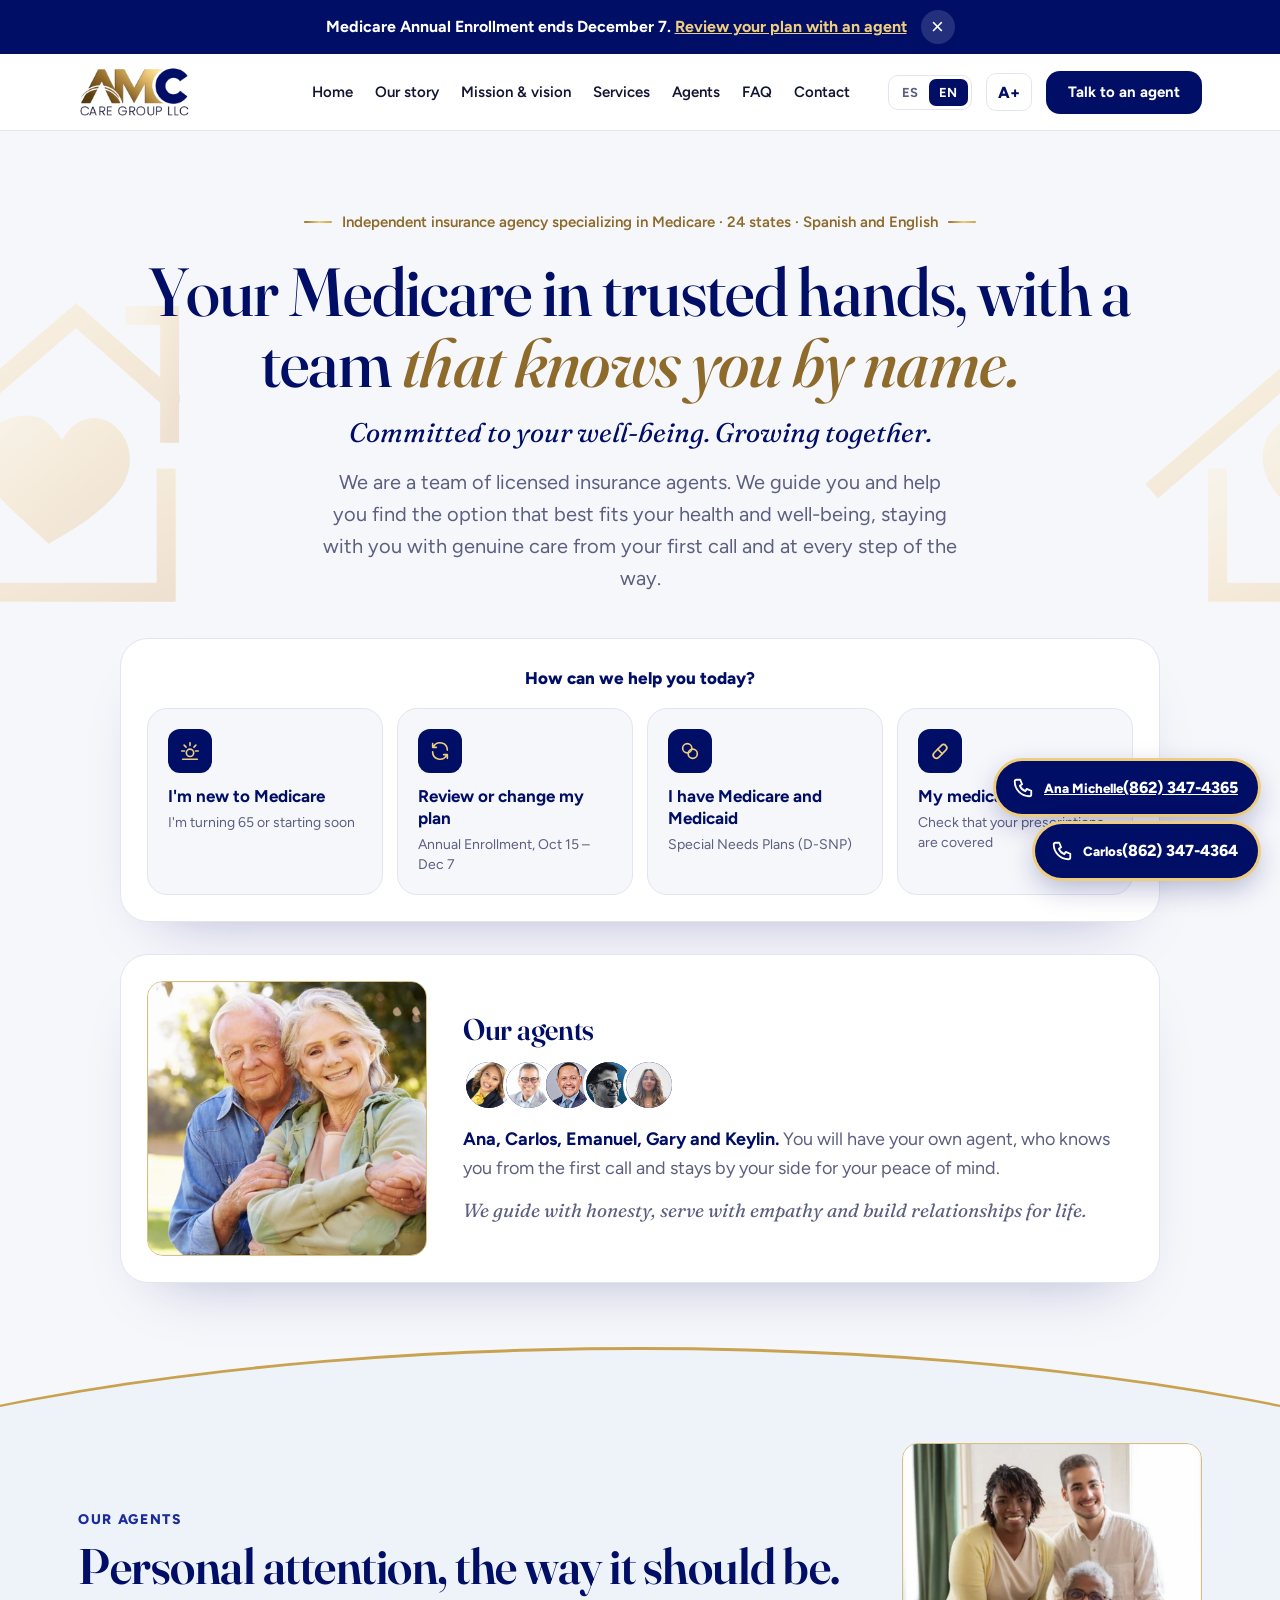
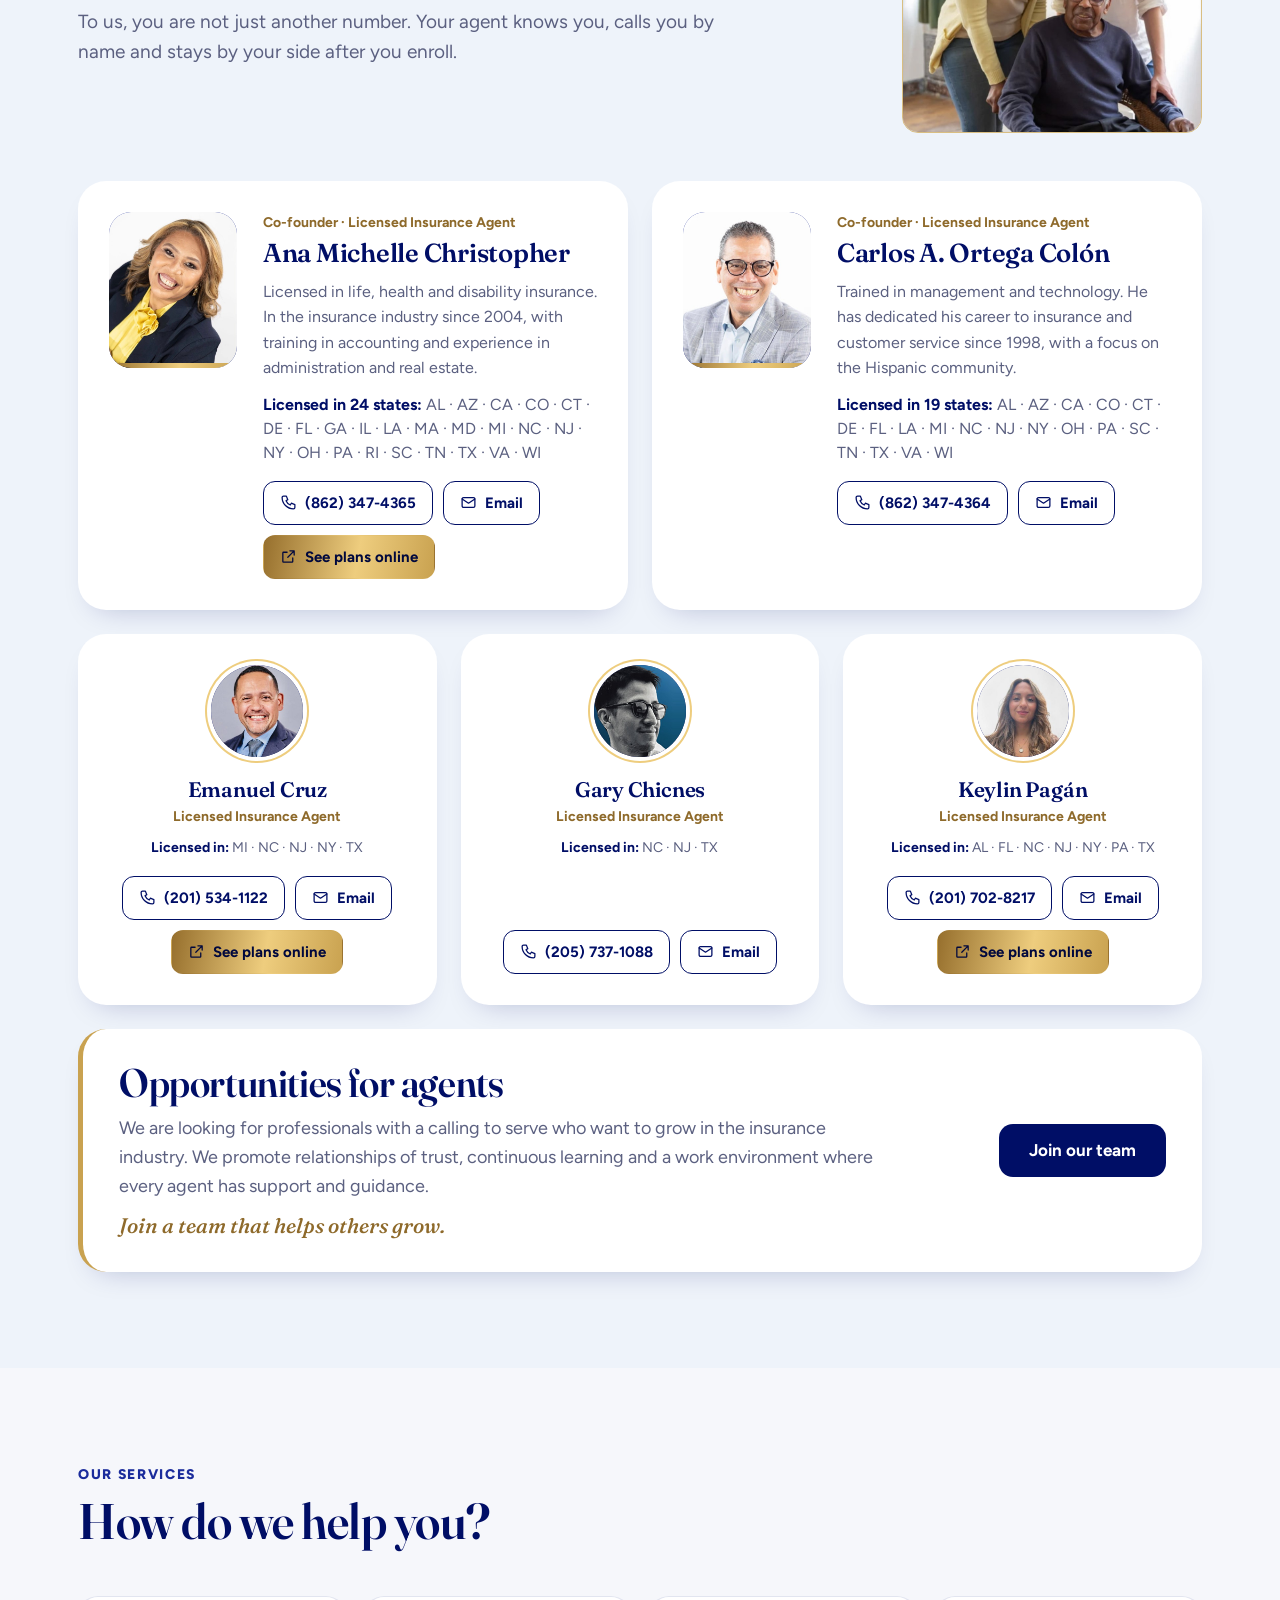
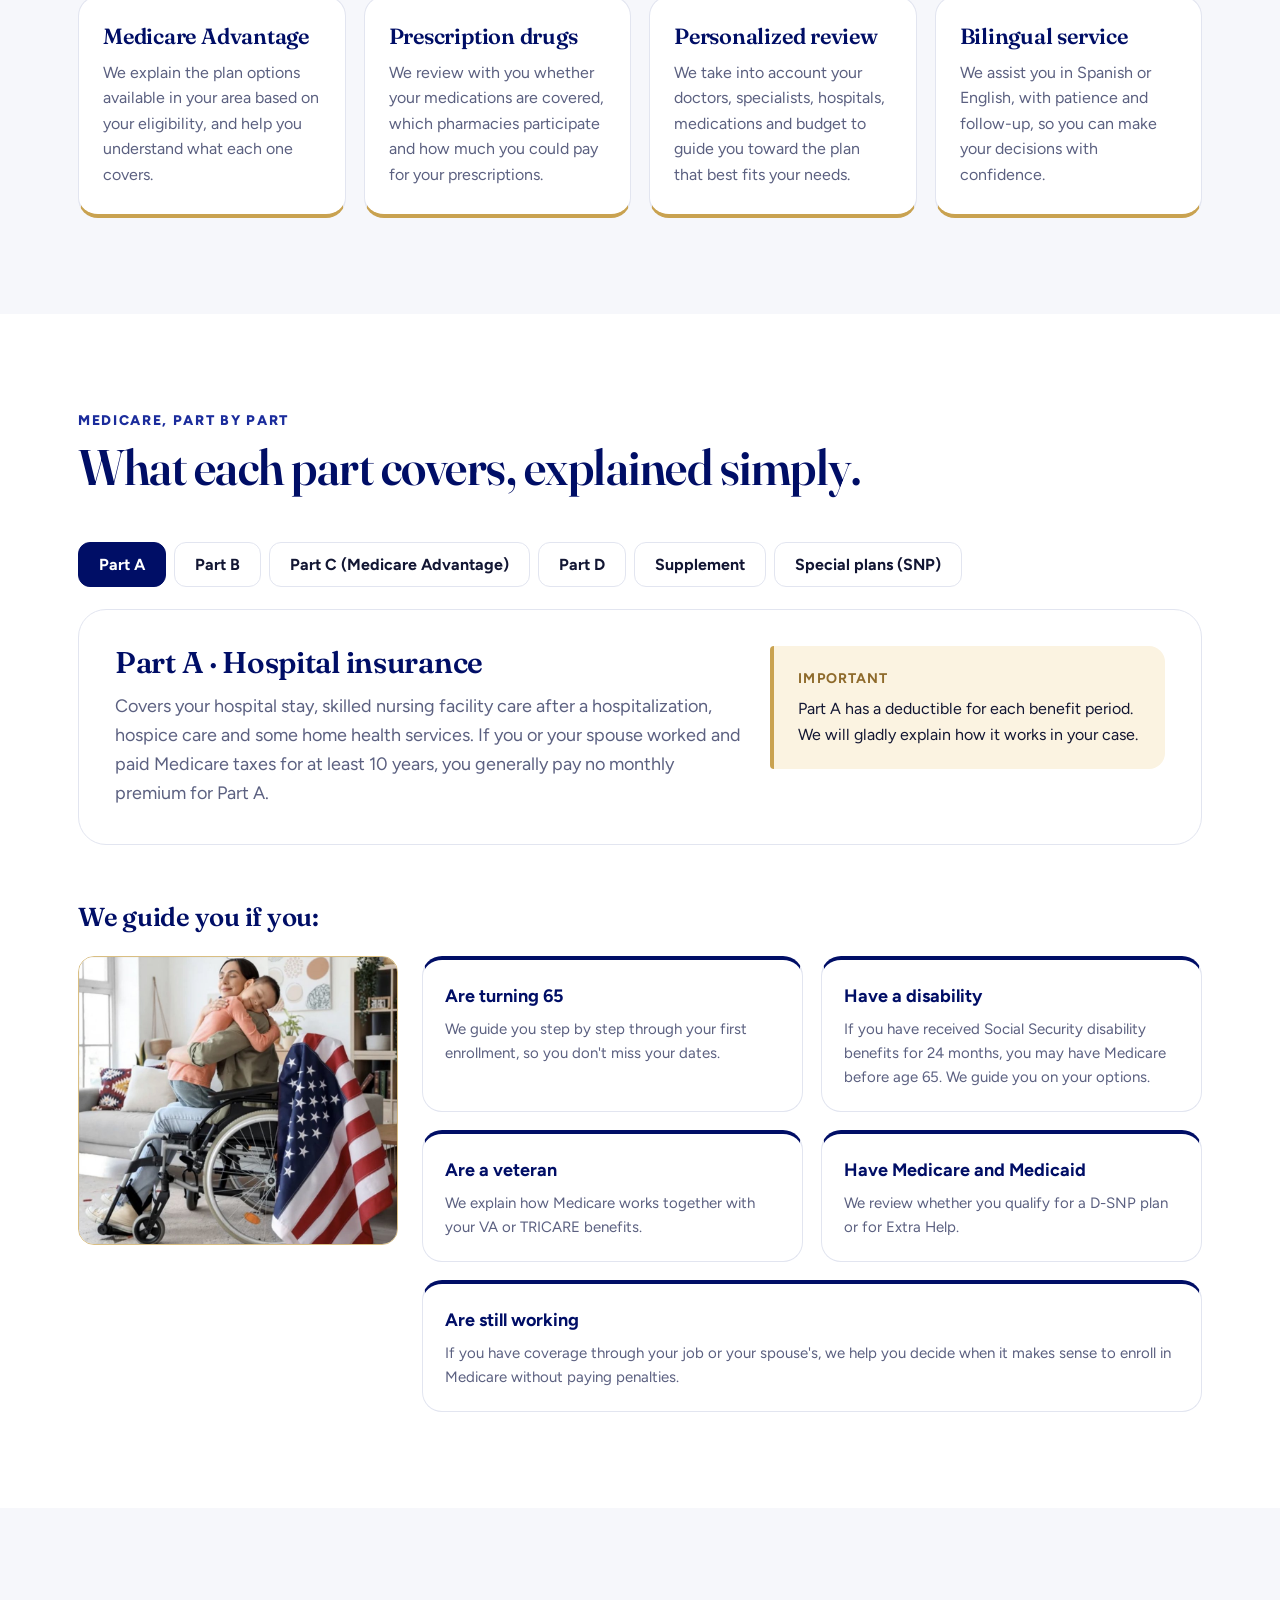
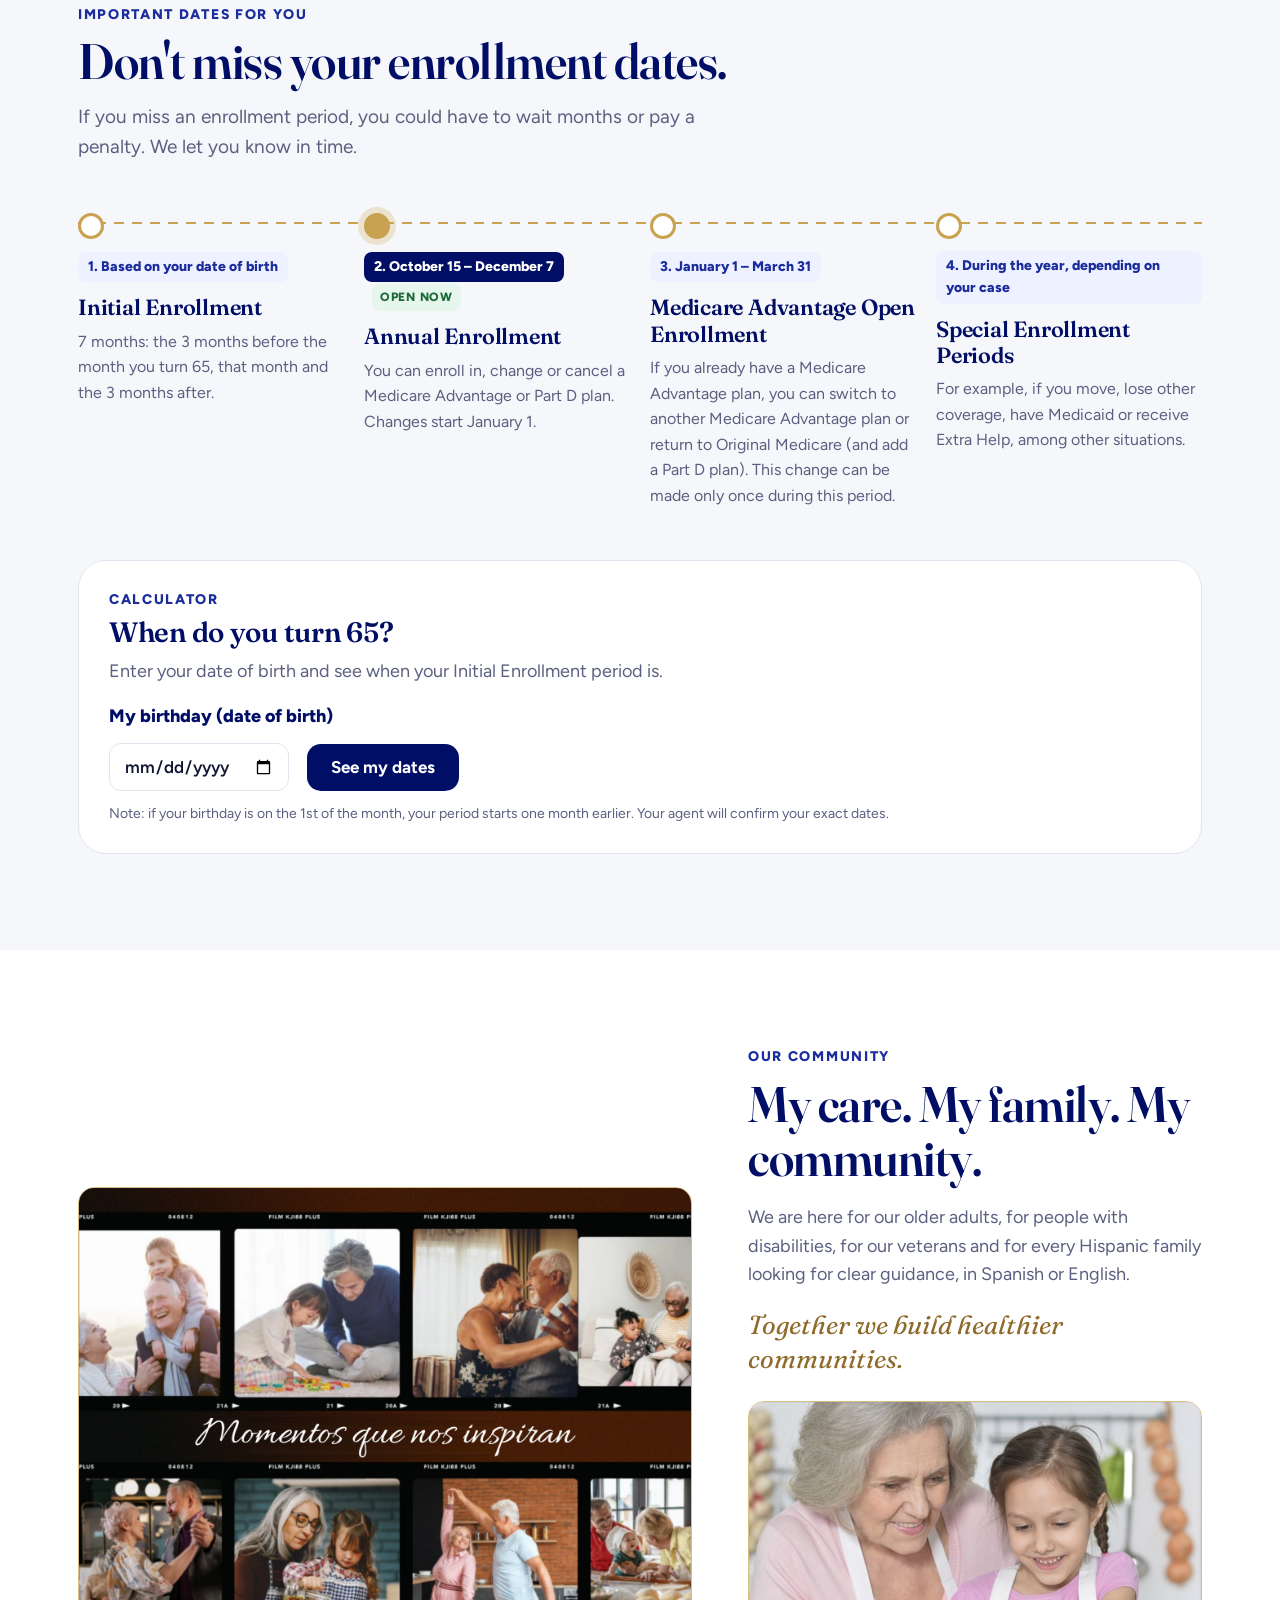
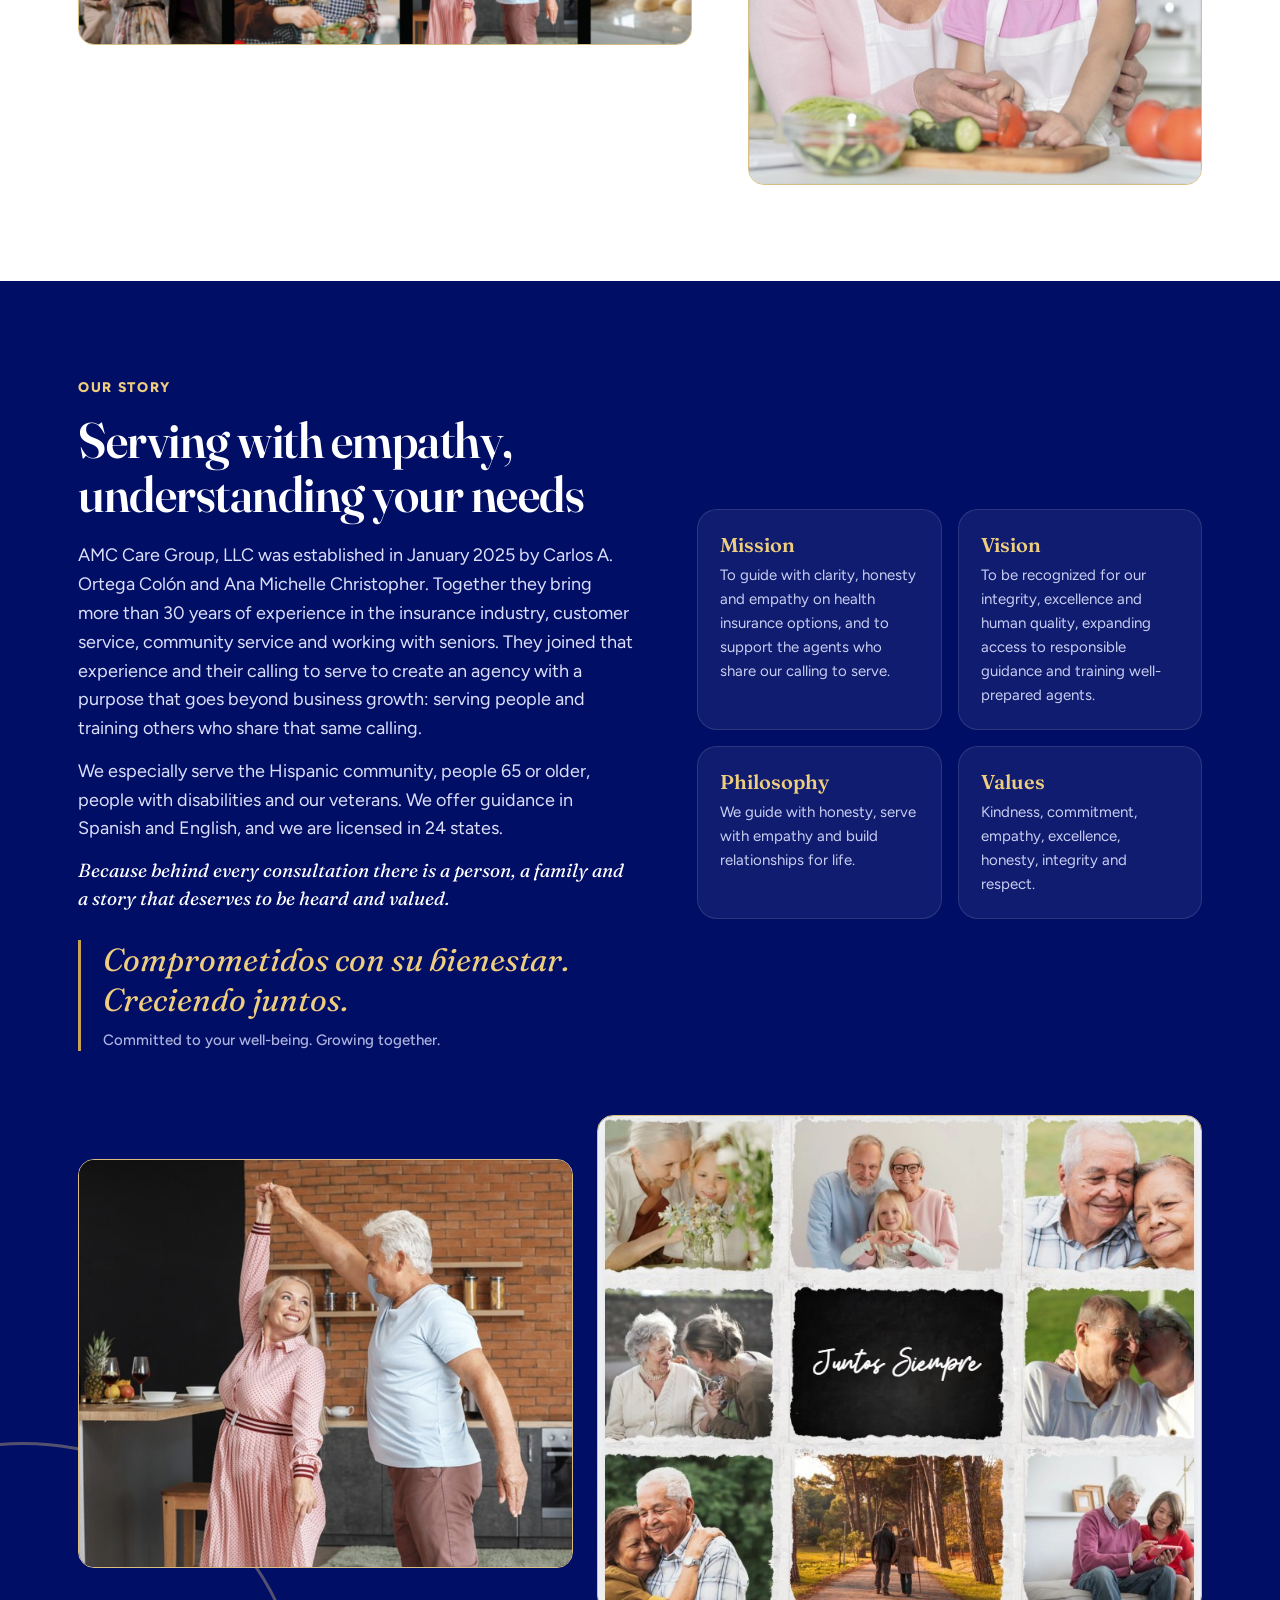
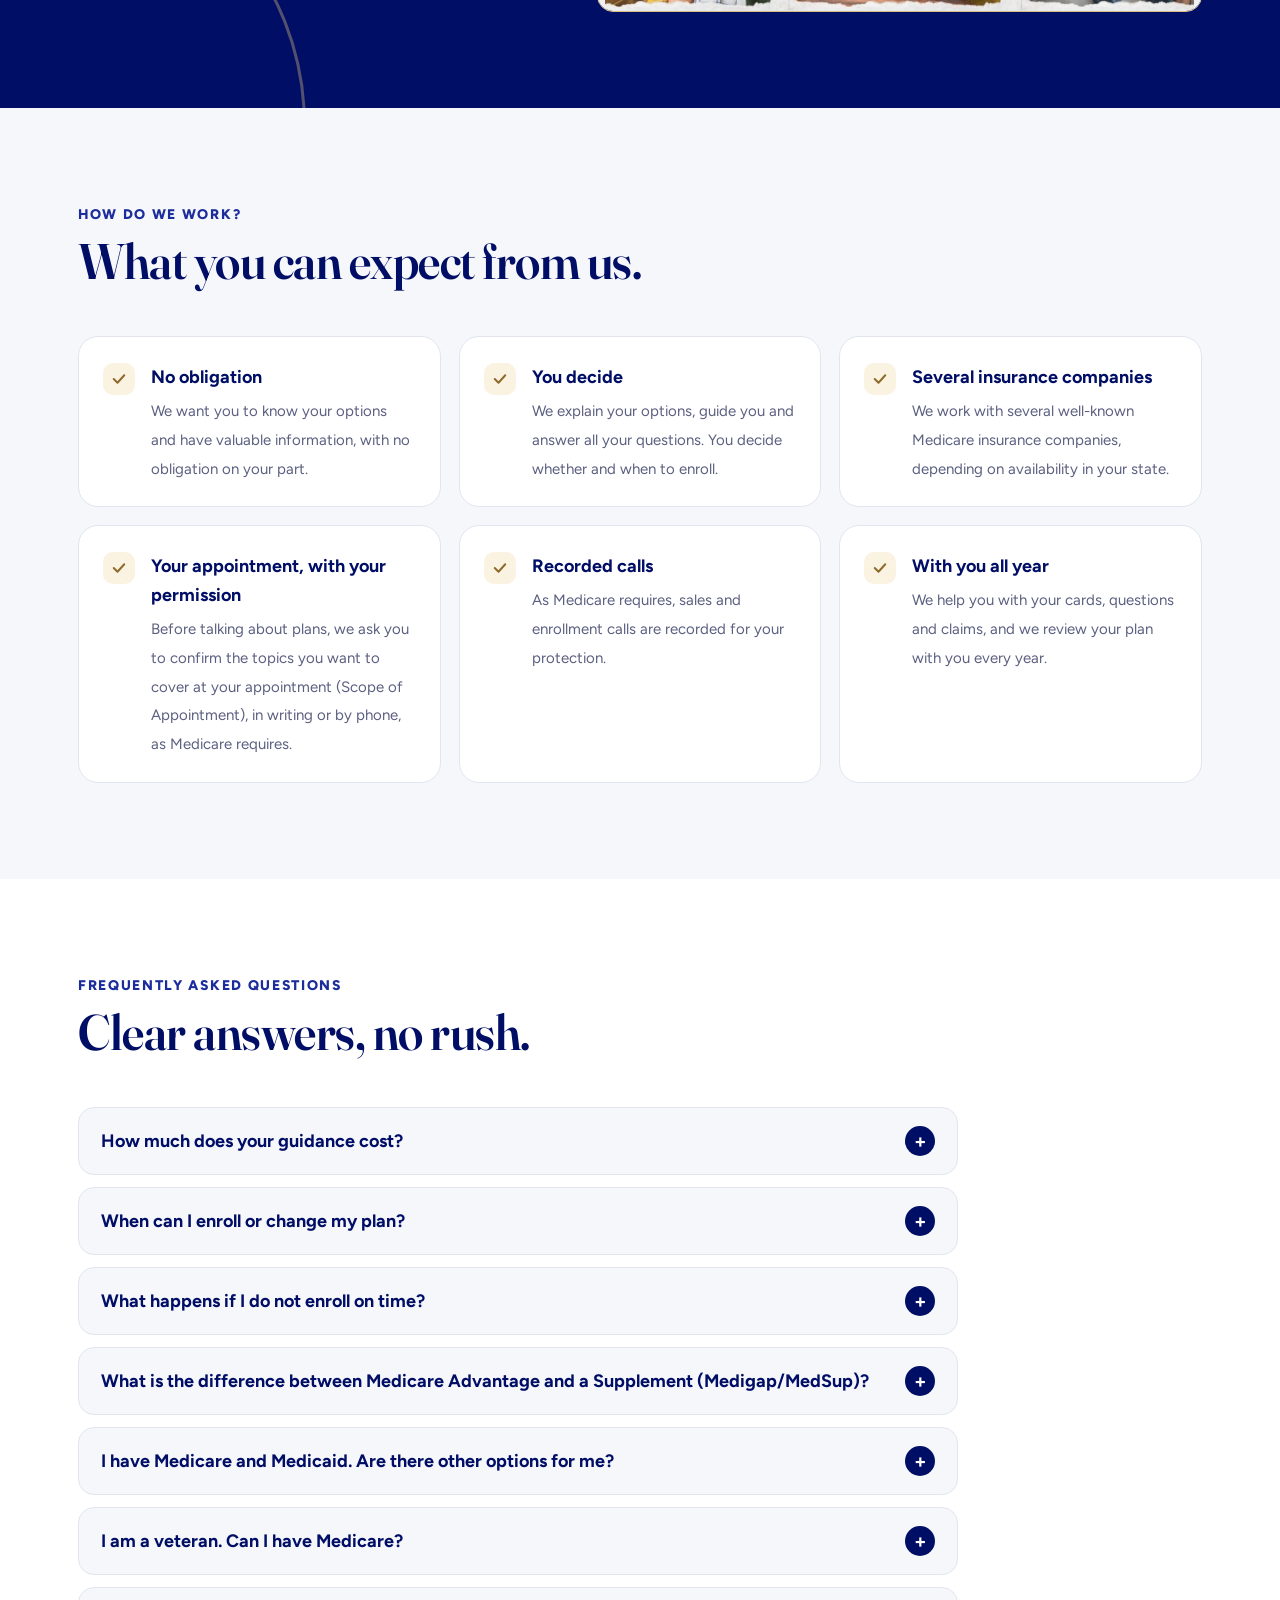
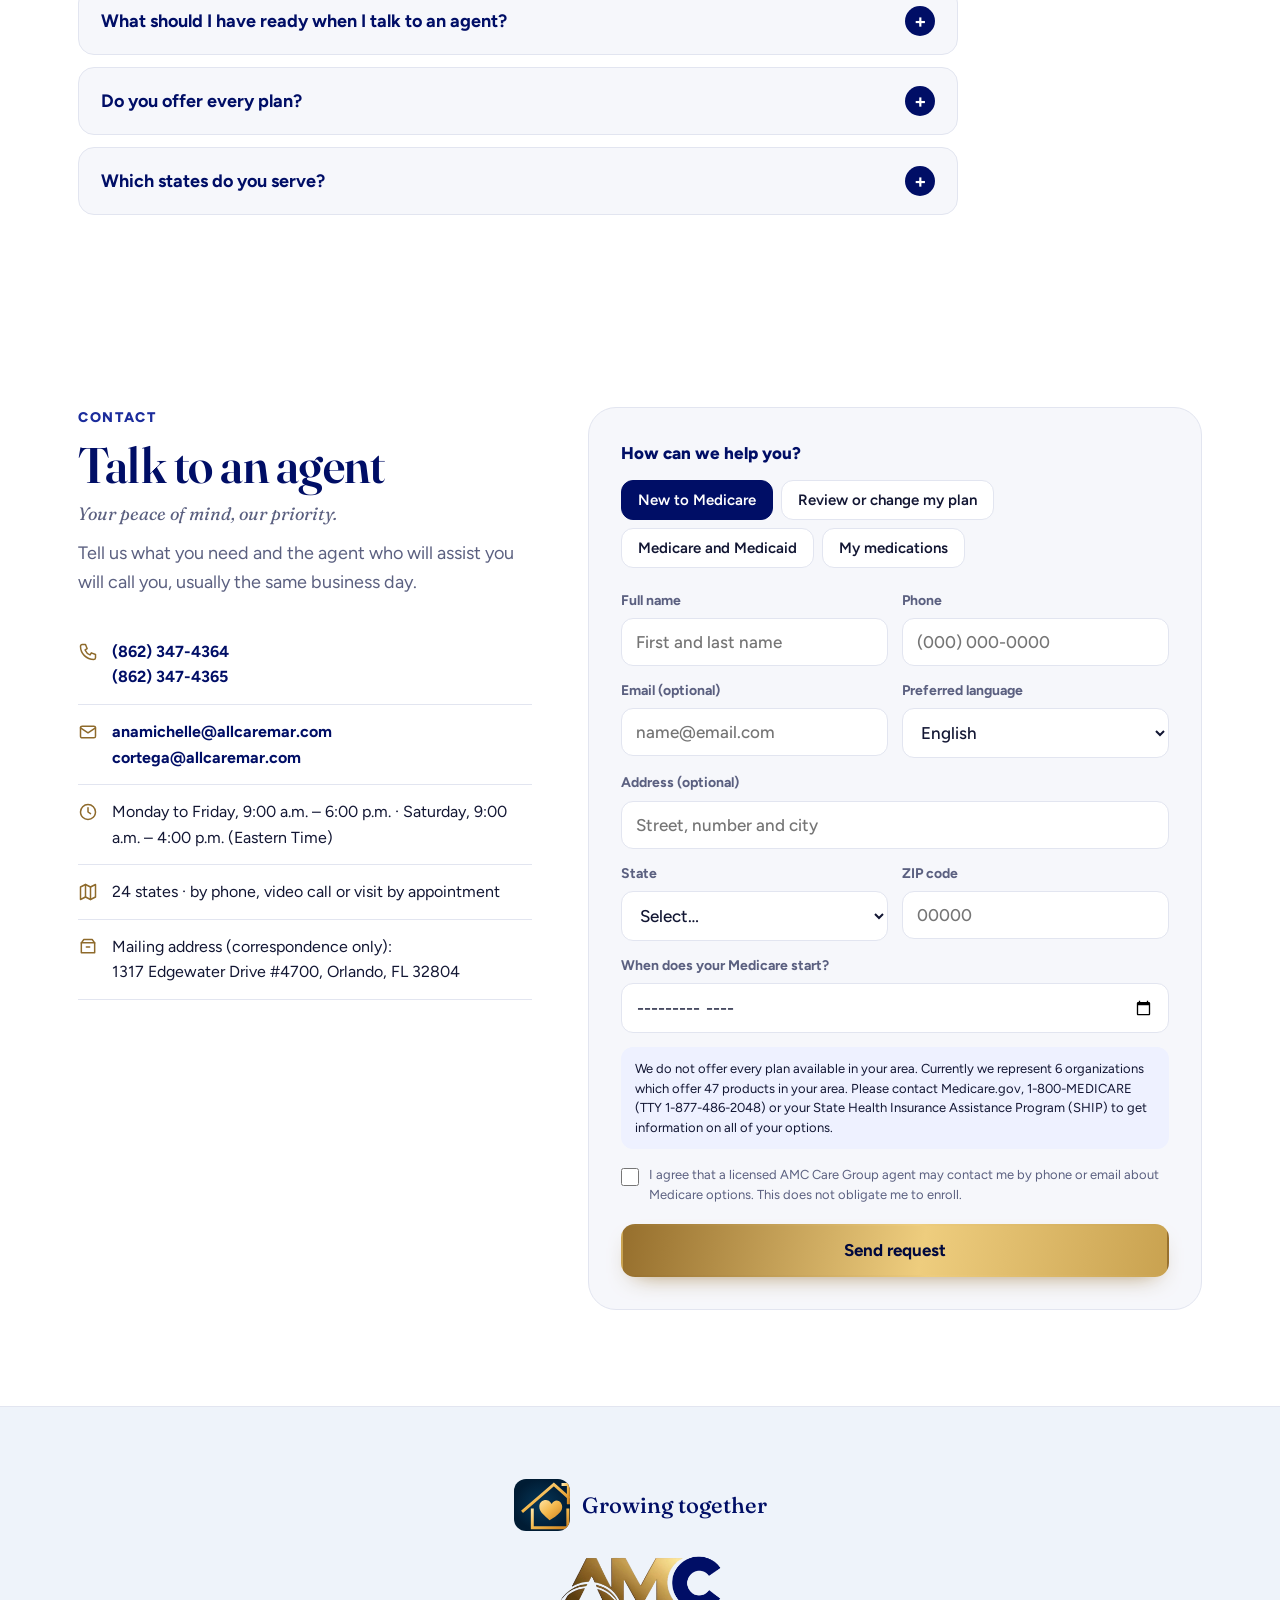
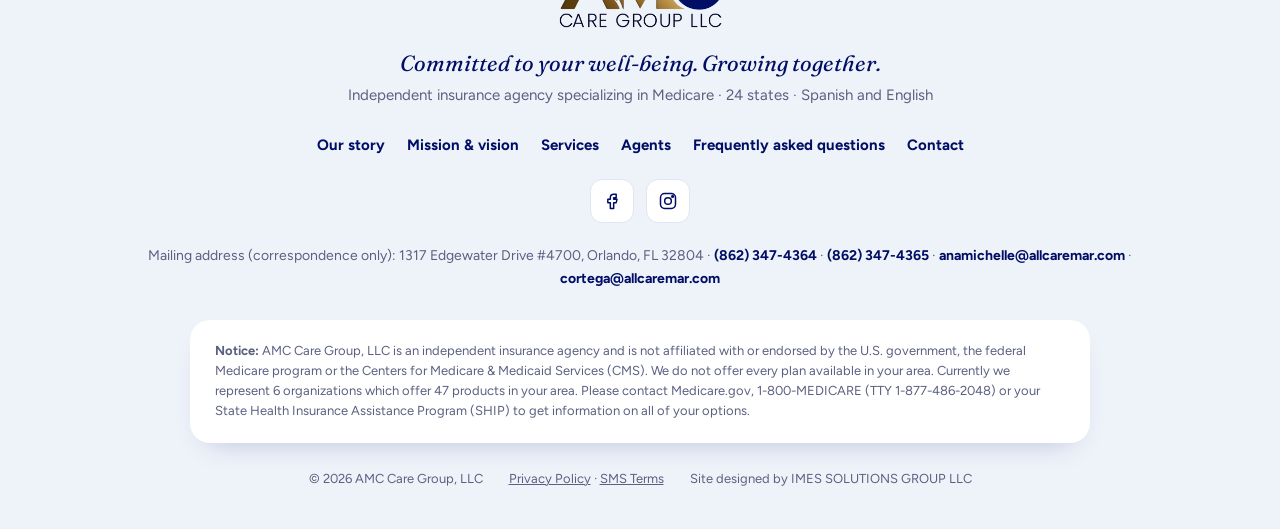
==== commit 18dd46e1: "Add files via upload" ====
--- a/index.html
+++ b/index.html
@@ -562,18 +562,20 @@
   </div>
 </footer>
 
-<!-- Botón flotante de llamada (computadora). WhatsApp oculto: se activa con CONFIG.whatsapp (site.js) -->
+<!-- Botones flotantes de llamada (computadora): Ana Michelle y Carlos. WhatsApp oculto: se activa con CONFIG.whatsapp (site.js) -->
 <div class="fab">
   <div class="fab-menu" id="fabMenu" hidden>
     <a data-phone href="#"><svg viewBox="0 0 24 24"><path d="M5 3h4l2 5-2.5 1.5a11 11 0 0 0 6 6L16 13l5 2v4a2 2 0 0 1-2 2A16 16 0 0 1 3 5a2 2 0 0 1 2-2"/></svg><span><small data-en="Call us">Llámenos</small><b data-phone-text>(862) 347-4364</b></span></a>
     <a data-whatsapp hidden href="#" target="_blank" rel="noopener"><svg viewBox="0 0 24 24"><path d="M21 12a9 9 0 0 1-13.3 7.9L3 21l1.2-4.5A9 9 0 1 1 21 12z"/></svg><span><small>WhatsApp</small><b data-en="Write to us">Escríbanos</b></span></a>
   </div>
-  <button class="fab-btn" id="fabBtn" type="button" aria-expanded="false" aria-controls="fabMenu" aria-label="Llamar / Call"><svg viewBox="0 0 24 24"><path d="M5 3h4l2 5-2.5 1.5a11 11 0 0 0 6 6L16 13l5 2v4a2 2 0 0 1-2 2A16 16 0 0 1 3 5a2 2 0 0 1 2-2"/></svg><span data-phone-text>(862) 347-4364</span></button>
+  <a class="fab-btn" href="tel:+18623474365" aria-label="Llamar a Ana Michelle / Call Ana Michelle"><svg viewBox="0 0 24 24"><path d="M5 3h4l2 5-2.5 1.5a11 11 0 0 0 6 6L16 13l5 2v4a2 2 0 0 1-2 2A16 16 0 0 1 3 5a2 2 0 0 1 2-2"/></svg><span class="fab-txt"><small>Ana Michelle</small>(862) 347-4365</span></a>
+  <button class="fab-btn" id="fabBtn" type="button" aria-expanded="false" aria-controls="fabMenu" aria-label="Llamar a Carlos / Call Carlos"><svg viewBox="0 0 24 24"><path d="M5 3h4l2 5-2.5 1.5a11 11 0 0 0 6 6L16 13l5 2v4a2 2 0 0 1-2 2A16 16 0 0 1 3 5a2 2 0 0 1 2-2"/></svg><span class="fab-txt"><small>Carlos</small><span data-phone-text>(862) 347-4364</span></span></button>
 </div>
 
 <!-- Barra fija en celular -->
 <div class="mobile-bar">
-  <a data-phone href="#"><svg viewBox="0 0 24 24"><path d="M5 3h4l2 5-2.5 1.5a11 11 0 0 0 6 6L16 13l5 2v4a2 2 0 0 1-2 2A16 16 0 0 1 3 5a2 2 0 0 1 2-2"/></svg><span class="mb-call"><span data-en="Call">Llamar</span><small data-phone-text>(862) 347-4364</small></span></a>
+  <a href="tel:+18623474365"><svg viewBox="0 0 24 24"><path d="M5 3h4l2 5-2.5 1.5a11 11 0 0 0 6 6L16 13l5 2v4a2 2 0 0 1-2 2A16 16 0 0 1 3 5a2 2 0 0 1 2-2"/></svg><span class="mb-call"><span>Ana</span><small>(862) 347-4365</small></span></a>
+  <a data-phone href="#"><svg viewBox="0 0 24 24"><path d="M5 3h4l2 5-2.5 1.5a11 11 0 0 0 6 6L16 13l5 2v4a2 2 0 0 1-2 2A16 16 0 0 1 3 5a2 2 0 0 1 2-2"/></svg><span class="mb-call"><span>Carlos</span><small data-phone-text>(862) 347-4364</small></span></a>
   <a data-whatsapp hidden href="#" target="_blank" rel="noopener" class="mb-wa"><svg viewBox="0 0 24 24"><path d="M21 12a9 9 0 0 1-13.3 7.9L3 21l1.2-4.5A9 9 0 1 1 21 12z"/></svg><span>WhatsApp</span></a>
   <a href="#contacto" class="mb-gold"><svg viewBox="0 0 24 24"><path d="M4 5h16v11H8l-4 4z"/></svg><span data-en="Request a call">Pedir llamada</span></a>
 </div>
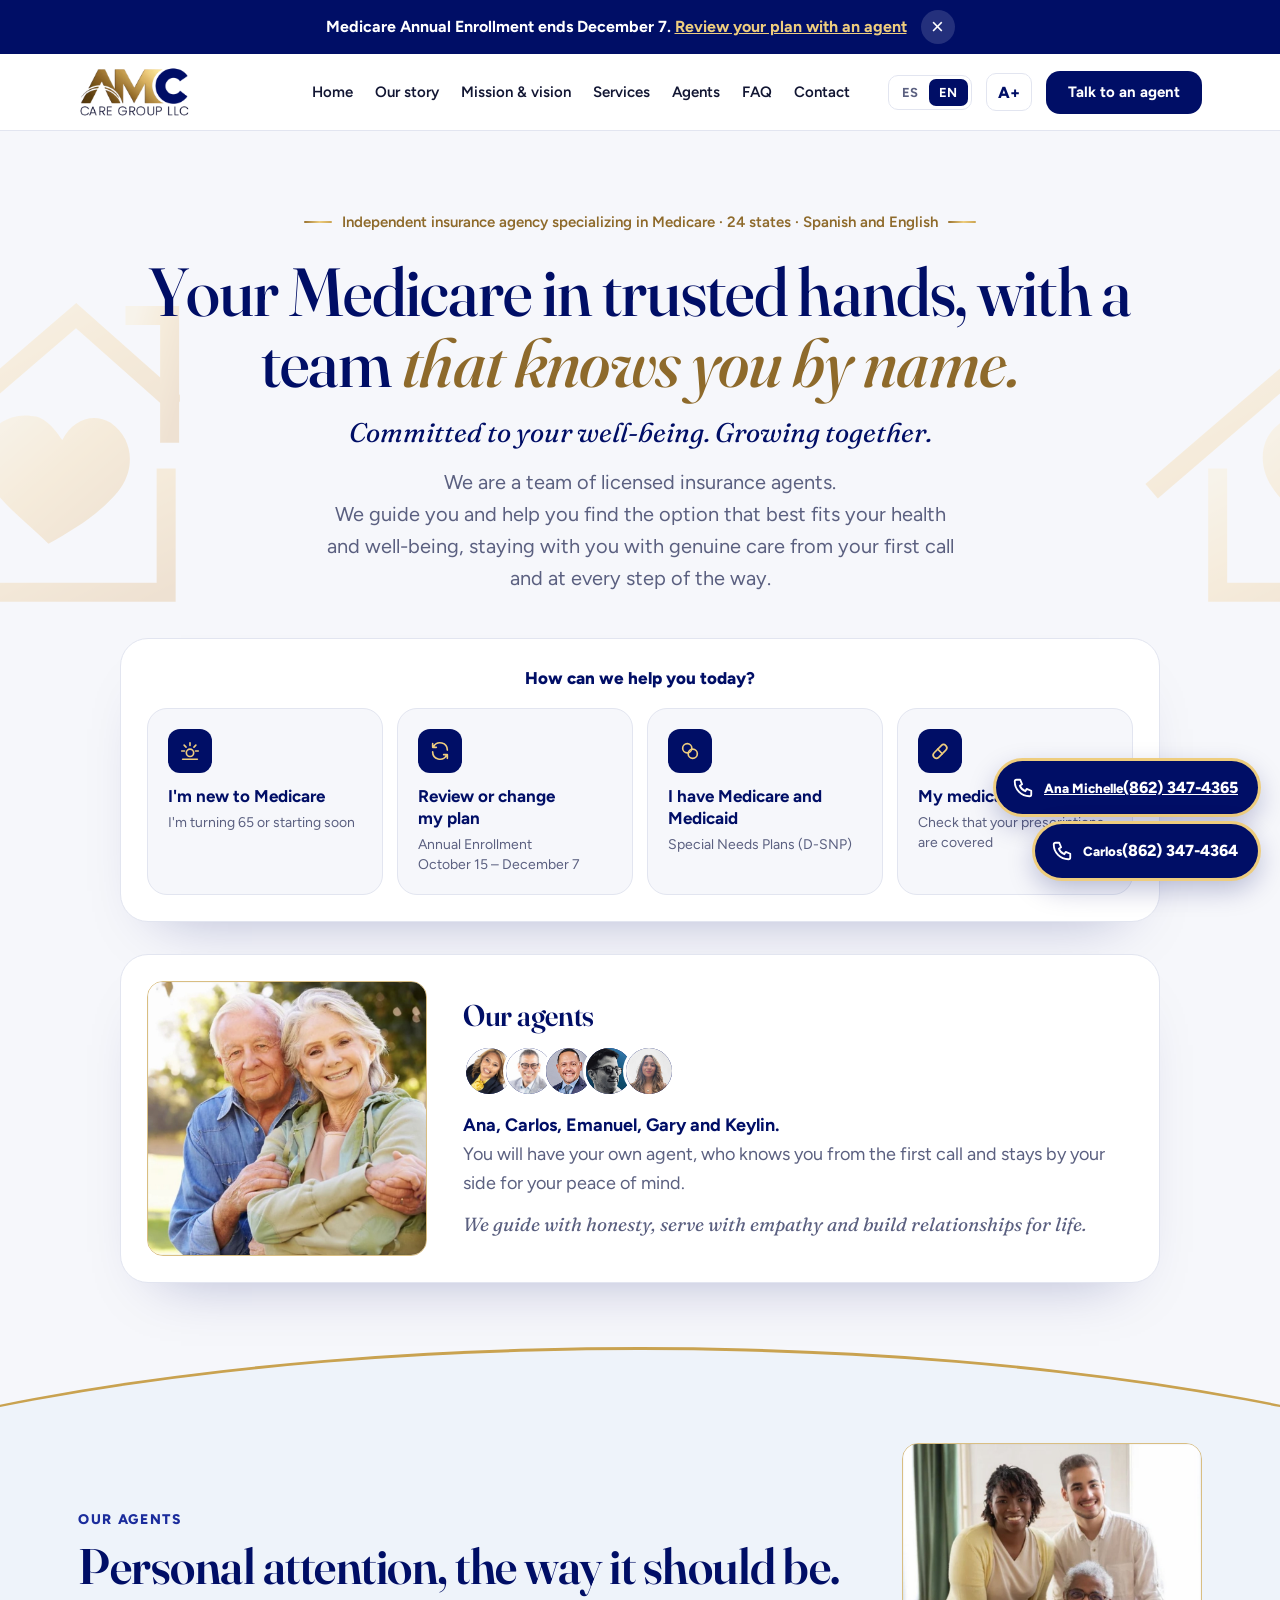
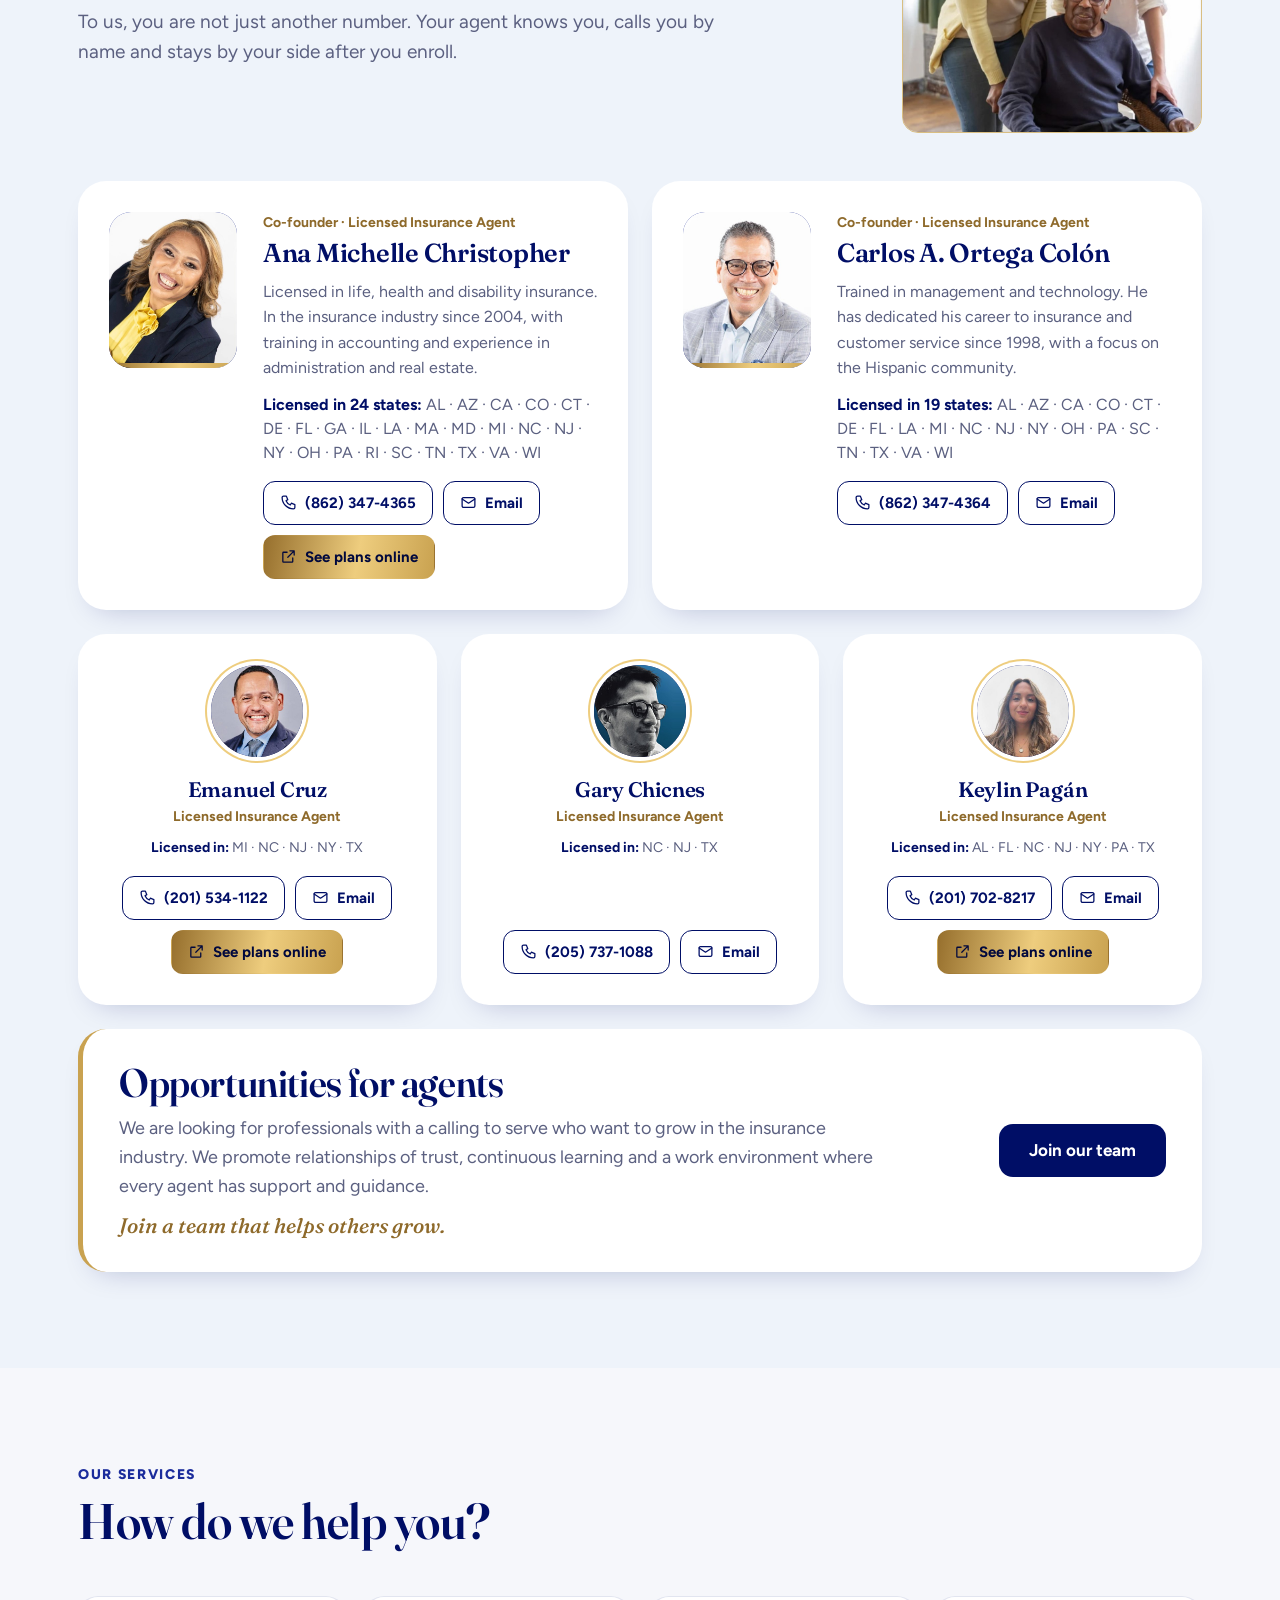
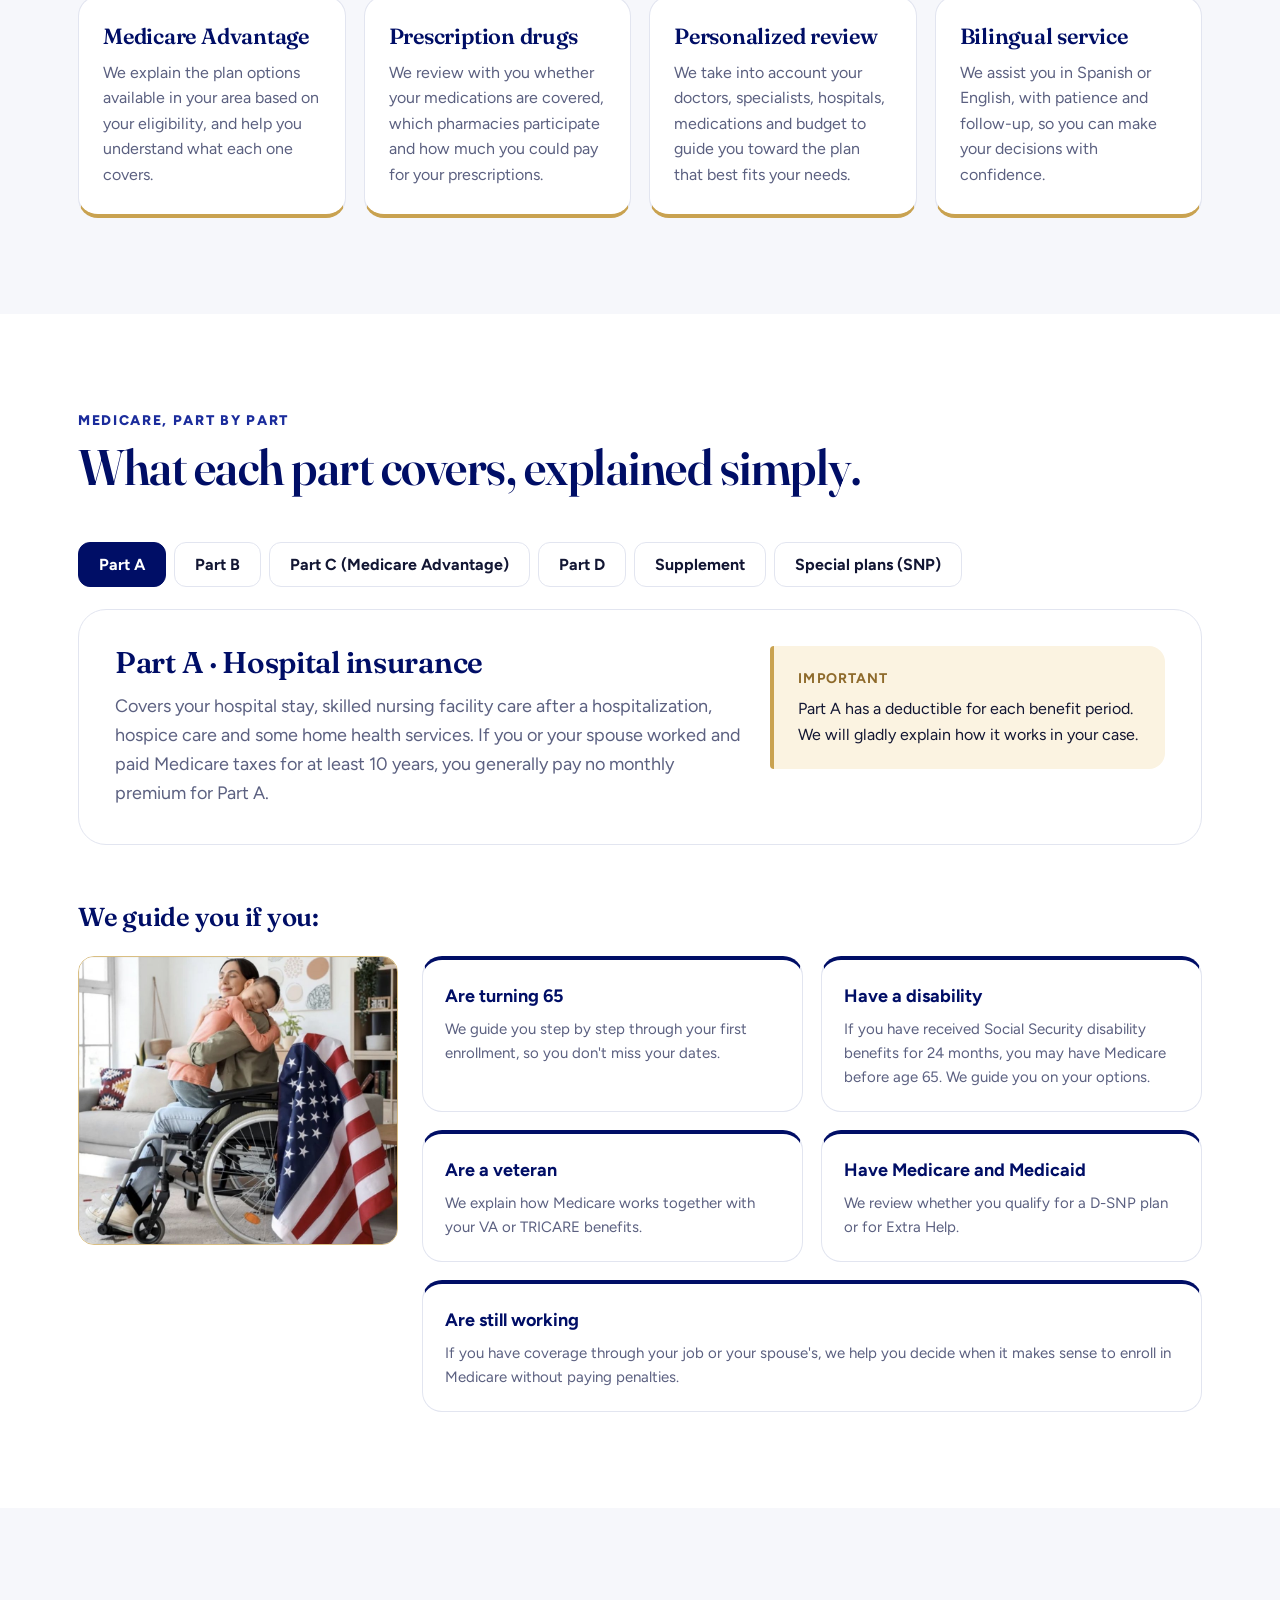
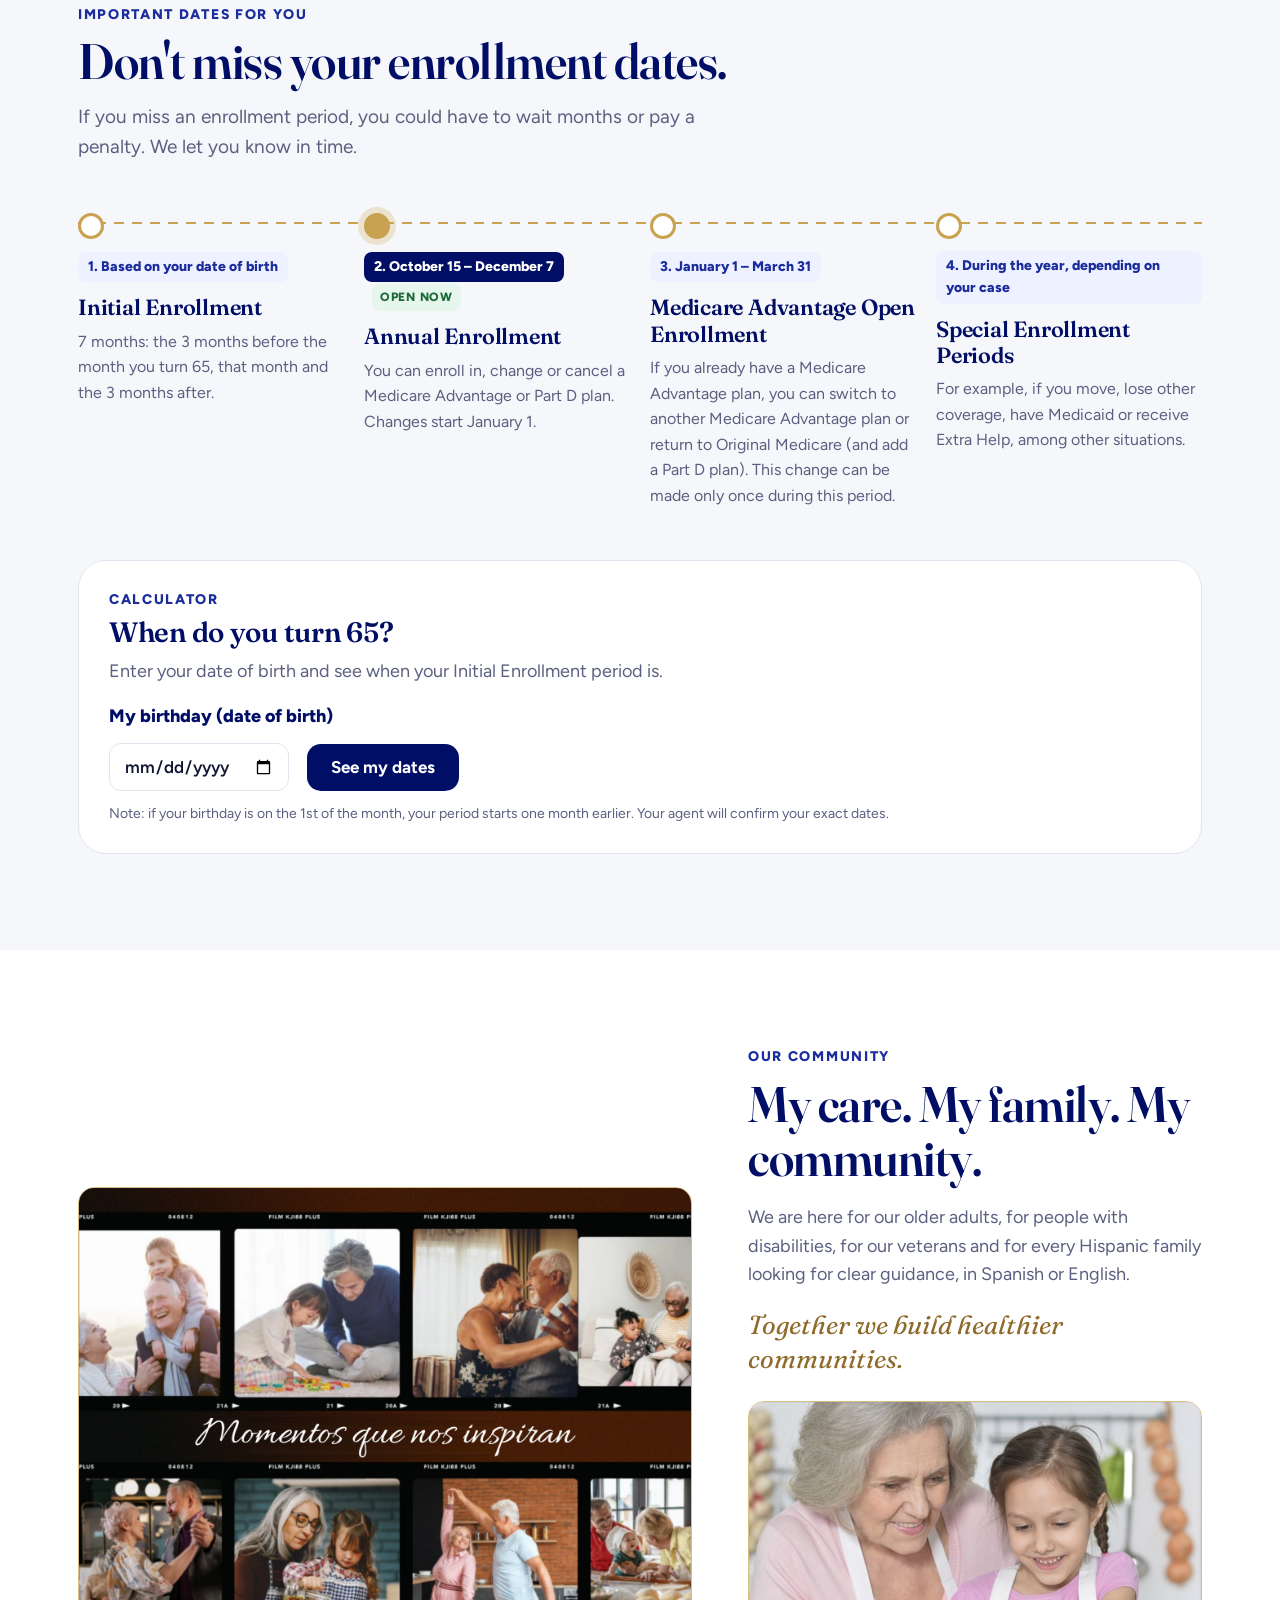
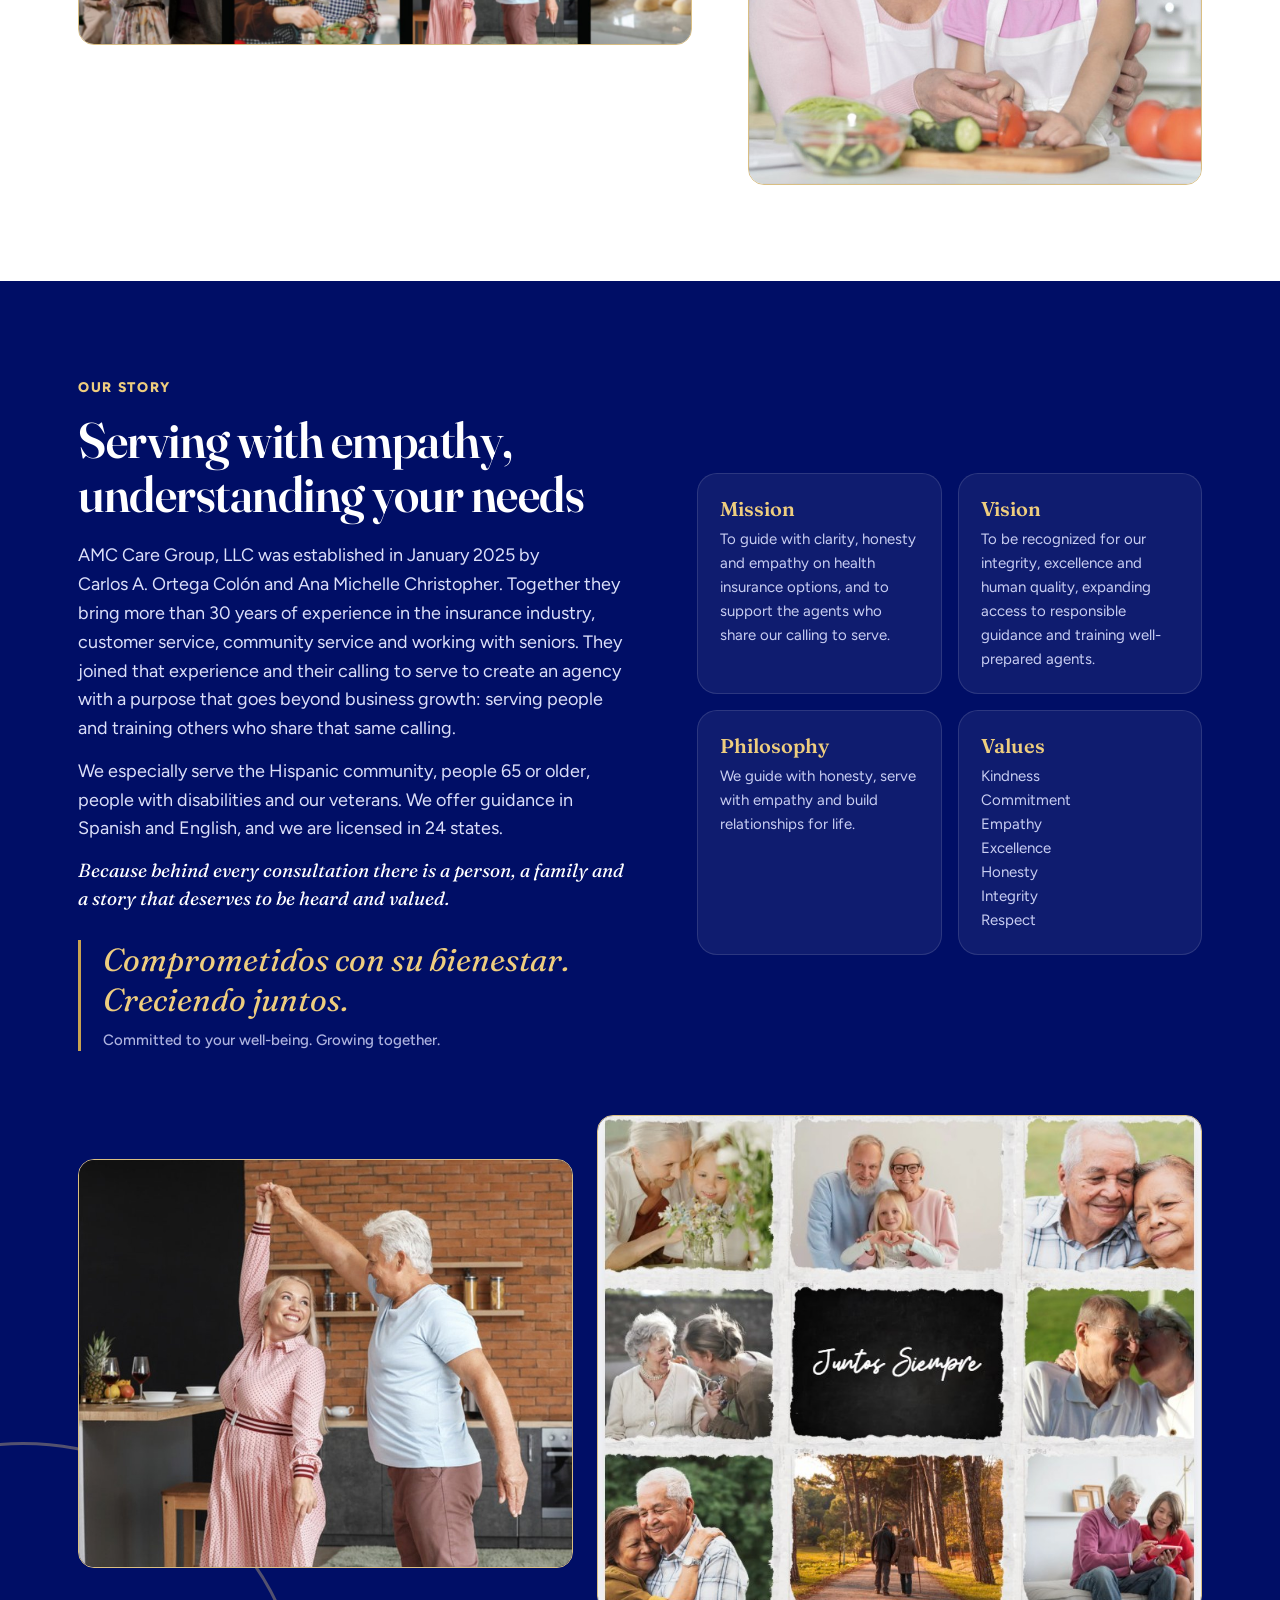
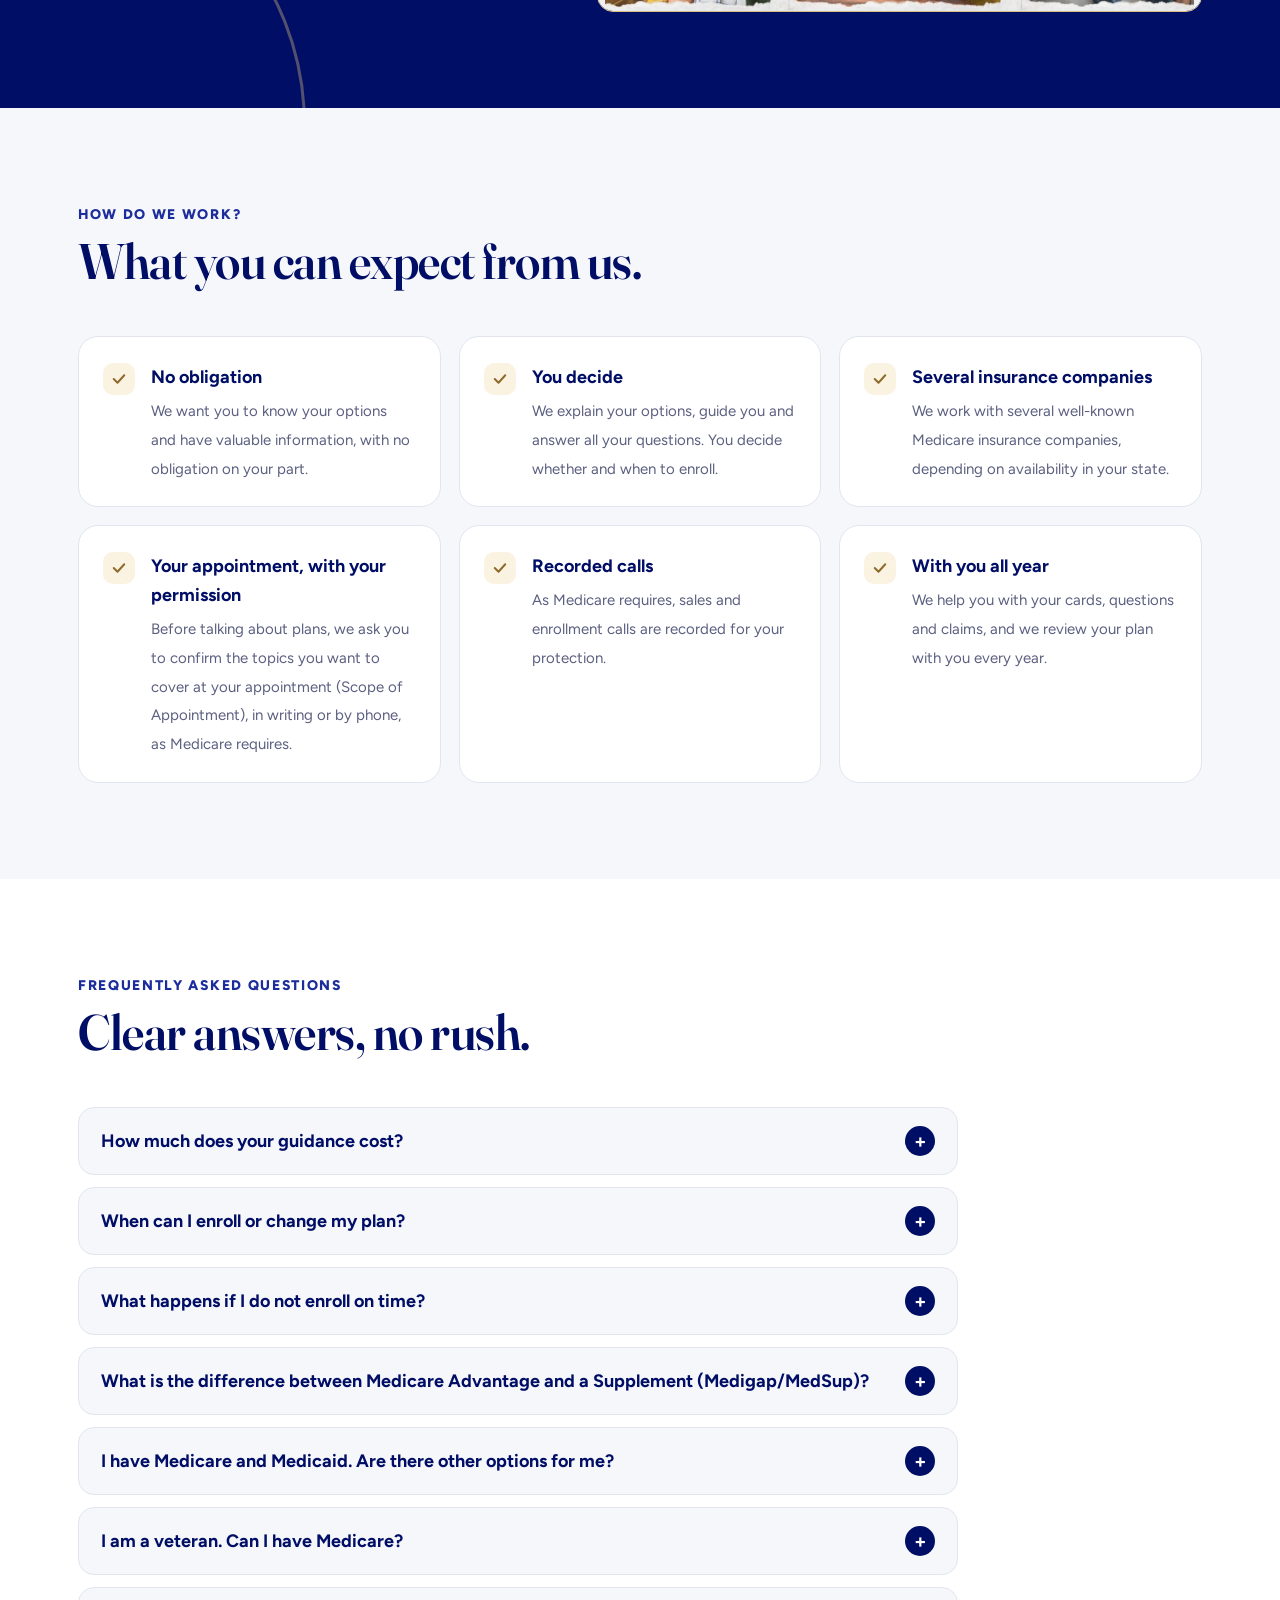
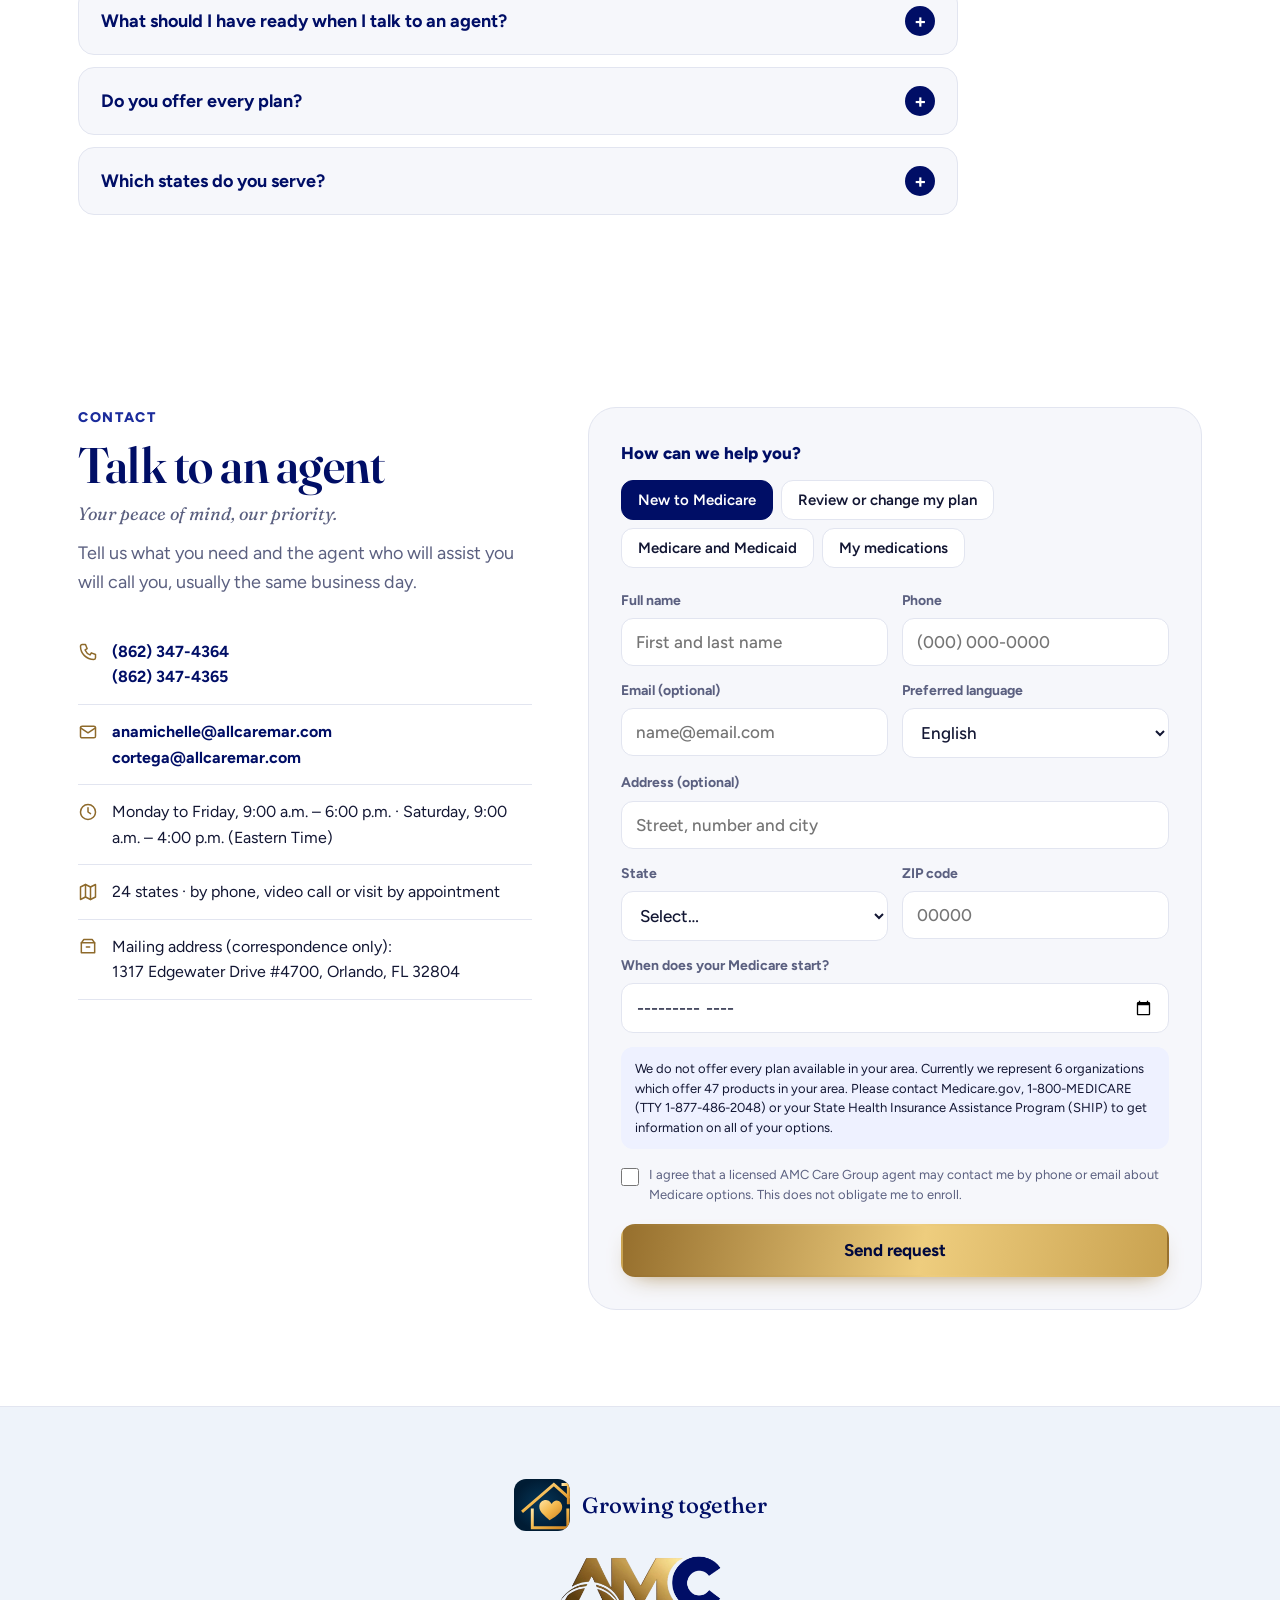
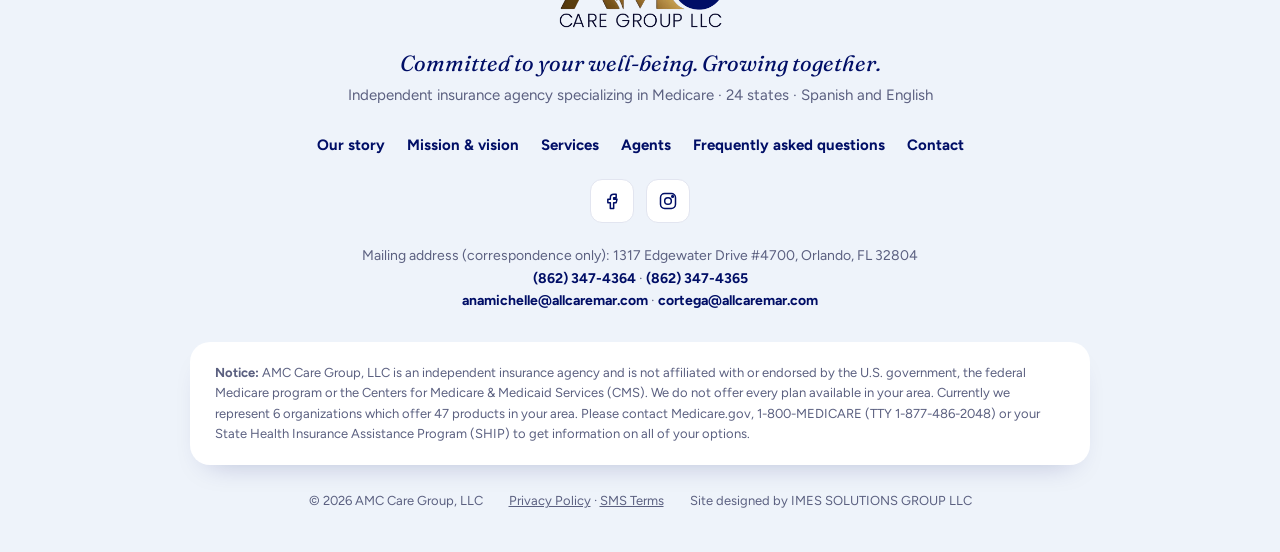
==== commit 12cf85ca: "Add files via upload" ====
--- a/index.html
+++ b/index.html
@@ -58,7 +58,7 @@
 <!-- ============ CABECERA ============ -->
 <header class="site-head">
   <div class="wrap">
-    <a class="brand" href="#inicio"><img src="assets/amc-logo-web.png" alt="AMC Care Group LLC" width="1868" height="864"></a>
+    <a class="brand" href="#inicio"><img src="assets/amc-logo-web.png" alt="AMC&nbsp;Care&nbsp;Group LLC" width="1868" height="864"></a>
     <nav class="menu" id="menu" aria-label="Principal">
       <a href="#inicio" data-en="Home">Inicio</a>
       <a href="#nosotros" data-en="Our story">Historia</a>
@@ -87,7 +87,7 @@
     <p class="kicker" data-en="Independent insurance agency specializing in Medicare · 24 states · Spanish and English">Agencia de seguros independiente especializada en Medicare · 24 estados · Español e inglés</p>
     <h1 data-en="Your Medicare in trusted hands, with a team <em>that knows you by name.</em>">Su Medicare en buenas manos, con un equipo <em>que le conoce por su nombre.</em></h1>
     <p class="lema" data-en="Committed to your well-being. Growing together.">Comprometidos con su bienestar. Creciendo juntos.</p>
-    <p class="lead" data-en="We are a team of licensed insurance agents. We guide you and help you find the option that best fits your health and well-being, staying with you with genuine care from your first call and at every step of the way.">Somos un equipo de agentes de seguros autorizados. Le orientamos y le ayudamos a encontrar la opción que mejor se adapte a su salud y bienestar, acompañándole con calidad humana desde su primera llamada y en cada paso del camino.</p>
+    <p class="lead" data-en="We are a team of licensed insurance agents.<br>We guide you and help you find the option that best fits your health and well-being, staying with you with genuine care from your first call and at every step of the way.">Somos un equipo de agentes de seguros autorizados.<br>Le orientamos y le ayudamos a encontrar la opción que mejor se adapte a su salud y bienestar, acompañándole con calidad humana desde su primera llamada y en cada paso del camino.</p>
 
     <div class="chooser">
       <h2 class="chooser-q" data-en="How can we help you today?">¿En qué le podemos ayudar hoy?</h2>
@@ -99,8 +99,8 @@
         </a>
         <a class="choice" href="#contacto" data-pick="revisar">
           <span class="ch-ic" aria-hidden="true"><svg viewBox="0 0 24 24"><path d="M20 11a8 8 0 0 0-14.9-4M4 4v4h4M4 13a8 8 0 0 0 14.9 4M20 20v-4h-4"/></svg></span>
-          <b data-en="Review or change my plan">Revisar o cambiar mi plan</b>
-          <small data-en="Annual Enrollment, Oct 15 – Dec 7">Inscripción Anual, 15 oct – 7 dic</small>
+          <b data-en="Review or change<br>my plan">Revisar o cambiar<br>mi plan</b>
+          <small data-en="Annual Enrollment<br>October 15 – December 7">Inscripción Anual<br>Octubre 15 – Diciembre 7</small>
         </a>
         <a class="choice" href="#contacto" data-pick="dual">
           <span class="ch-ic" aria-hidden="true"><svg viewBox="0 0 24 24"><circle cx="9" cy="9" r="5"/><circle cx="15" cy="15" r="5"/></svg></span>
@@ -120,7 +120,7 @@
       <div>
         <h2 class="hero-team-t" data-en="Our agents">Nuestros agentes</h2>
         <div class="faces" aria-hidden="true"><img src="assets/team/ana-michelle-christopher.jpg" alt=""><img src="assets/team/carlos-ortega-colon.jpg" alt=""><img src="assets/team/emanuel-cruz.jpg" alt=""><img src="assets/team/gary-chicnes.jpg" alt=""><img src="assets/team/keylin-pagan.jpg" alt=""></div>
-        <p class="hero-team-p" data-en="<b>Ana, Carlos, Emanuel, Gary and Keylin.</b> You will have your own agent, who knows you from the first call and stays by your side for your peace of mind."><b>Ana, Carlos, Emanuel, Gary y Keylin.</b> Usted tendrá su propio agente, quien le conoce desde la primera llamada y sigue a su lado para su tranquilidad.</p>
+        <p class="hero-team-p" data-en="<b>Ana, Carlos, Emanuel, Gary and Keylin.</b><br>You will have your own agent, who knows you from the first call and stays by your side for your peace of mind."><b>Ana, Carlos, Emanuel, Gary y Keylin.</b><br>Usted tendrá su propio agente, quien le conoce desde la primera llamada y sigue a su lado para su tranquilidad.</p>
         <p class="hero-phil" data-en="We guide with honesty, serve with empathy and build relationships for life.">Orientamos con honestidad, servimos con empatía y construimos relaciones para toda la vida.</p>
       </div>
     </div>
@@ -142,10 +142,10 @@
 
     <div class="founders">
       <article class="founder">
-        <div class="ph"><img src="assets/team/ana-michelle-christopher.jpg" alt="Ana Michelle Christopher" width="480" height="585" loading="lazy"></div>
+        <div class="ph"><img src="assets/team/ana-michelle-christopher.jpg" alt="Ana&nbsp;Michelle&nbsp;Christopher" width="480" height="585" loading="lazy"></div>
         <div class="body">
           <p class="role" data-en="Co-founder · Licensed Insurance Agent">Cofundadora · Agente de Seguros Autorizada</p>
-          <h3>Ana Michelle Christopher</h3>
+          <h3>Ana&nbsp;Michelle&nbsp;Christopher</h3>
           <p data-en="Licensed in life, health and disability insurance. In the insurance industry since 2004, with training in accounting and experience in administration and real estate.">Licenciada en seguros de vida, salud e incapacidad. En la industria de seguros desde 2004, con preparación en contabilidad y experiencia en administración y bienes raíces.</p>
           <p class="lic"><b data-en="Licensed in 24 states:">Licencias en 24 estados:</b> AL · AZ · CA · CO · CT · DE · FL · GA · IL · LA · MA · MD · MI · NC · NJ · NY · OH · PA · RI · SC · TN · TX · VA · WI</p>
           <div class="acts">
@@ -156,10 +156,10 @@
         </div>
       </article>
       <article class="founder">
-        <div class="ph"><img src="assets/team/carlos-ortega-colon.jpg" alt="Carlos A. Ortega Colón" width="480" height="585" loading="lazy"></div>
+        <div class="ph"><img src="assets/team/carlos-ortega-colon.jpg" alt="Carlos&nbsp;A.&nbsp;Ortega&nbsp;Colón" width="480" height="585" loading="lazy"></div>
         <div class="body">
           <p class="role" data-en="Co-founder · Licensed Insurance Agent">Cofundador · Agente de Seguros Autorizado</p>
-          <h3>Carlos A. Ortega Colón</h3>
+          <h3>Carlos&nbsp;A.&nbsp;Ortega&nbsp;Colón</h3>
           <p data-en="Trained in management and technology. He has dedicated his career to insurance and customer service since 1998, with a focus on the Hispanic community.">Con preparación en gerencia y tecnología. Ha dedicado su carrera a los seguros y al servicio al cliente desde 1998, con enfoque en la comunidad hispana.</p>
           <p class="lic"><b data-en="Licensed in 19 states:">Licencias en 19 estados:</b> AL · AZ · CA · CO · CT · DE · FL · LA · MI · NC · NJ · NY · OH · PA · SC · TN · TX · VA · WI</p>
           <div class="acts">
@@ -172,8 +172,8 @@
 
     <div class="agents">
       <article class="agent">
-        <div class="ph"><img src="assets/team/emanuel-cruz.jpg" alt="Emanuel Cruz" width="360" height="360" loading="lazy"></div>
-        <h3>Emanuel Cruz</h3>
+        <div class="ph"><img src="assets/team/emanuel-cruz.jpg" alt="Emanuel&nbsp;Cruz" width="360" height="360" loading="lazy"></div>
+        <h3>Emanuel&nbsp;Cruz</h3>
         <p class="role" data-en="Licensed Insurance Agent">Agente de Seguros Autorizado</p>
         <p class="lic"><b data-en="Licensed in:">Licencias en:</b> MI · NC · NJ · NY · TX</p>
         <div class="acts">
@@ -183,8 +183,8 @@
         </div>
       </article>
       <article class="agent">
-        <div class="ph"><img src="assets/team/gary-chicnes.jpg" alt="Gary Chicnes" width="360" height="360" loading="lazy"></div>
-        <h3>Gary Chicnes</h3>
+        <div class="ph"><img src="assets/team/gary-chicnes.jpg" alt="Gary&nbsp;Chicnes" width="360" height="360" loading="lazy"></div>
+        <h3>Gary&nbsp;Chicnes</h3>
         <p class="role" data-en="Licensed Insurance Agent">Agente de Seguros Autorizado</p>
         <p class="lic"><b data-en="Licensed in:">Licencias en:</b> NC · NJ · TX</p>
         <div class="acts">
@@ -193,8 +193,8 @@
         </div>
       </article>
       <article class="agent">
-        <div class="ph"><img src="assets/team/keylin-pagan.jpg" alt="Keylin Pagán" width="360" height="360" loading="lazy"></div>
-        <h3>Keylin Pagán</h3>
+        <div class="ph"><img src="assets/team/keylin-pagan.jpg" alt="Keylin&nbsp;Pagán" width="360" height="360" loading="lazy"></div>
+        <h3>Keylin&nbsp;Pagán</h3>
         <p class="role" data-en="Licensed Insurance Agent">Agente de Seguros Autorizada</p>
         <p class="lic"><b data-en="Licensed in:">Licencias en:</b> AL · FL · NC · NJ · NY · PA · TX</p>
         <div class="acts">
@@ -333,26 +333,26 @@
     </div>
 
     <ol class="timeline">
-      <li data-period="iep">
+      <li data-period="iep"><div class="tl-card">
         <span class="when" data-en="1. Based on your date of birth">1. Según su fecha de nacimiento</span>
         <h3 data-en="Initial Enrollment">Inscripción Inicial</h3>
         <p data-en="7 months: the 3 months before the month you turn 65, that month and the 3 months after.">Son 7 meses: los 3 meses antes del mes en que cumple 65 años, ese mes y los 3 meses después.</p>
-      </li>
-      <li data-period="aep">
-        <span class="when" data-en="2. October 15 – December 7">2. 15 de octubre – 7 de diciembre</span>
+      </div></li>
+      <li data-period="aep"><div class="tl-card">
+        <span class="when" data-en="2. October&nbsp;15 – December&nbsp;7">2. 15&nbsp;de&nbsp;octubre – 7&nbsp;de&nbsp;diciembre</span>
         <h3 data-en="Annual Enrollment">Inscripción Anual</h3>
-        <p data-en="You can enroll in, change or cancel a Medicare Advantage or Part D plan. Changes start January 1.">Puede inscribirse, cambiar o cancelar un plan Medicare Advantage o de la Parte D. Los cambios comienzan el 1 de enero.</p>
-      </li>
-      <li data-period="oep">
-        <span class="when" data-en="3. January 1 – March 31">3. 1 de enero – 31 de marzo</span>
+        <p data-en="You can enroll in, change or cancel a Medicare Advantage or Part D plan. Changes start January&nbsp;1.">Puede inscribirse, cambiar o cancelar un plan Medicare Advantage o de la Parte D. Los cambios comienzan el 1&nbsp;de&nbsp;enero.</p>
+      </div></li>
+      <li data-period="oep"><div class="tl-card">
+        <span class="when" data-en="3. January&nbsp;1 – March&nbsp;31">3. 1&nbsp;de&nbsp;enero – 31&nbsp;de&nbsp;marzo</span>
         <h3 data-en="Medicare Advantage Open Enrollment">Inscripción Abierta de Medicare Advantage</h3>
         <p data-en="If you already have a Medicare Advantage plan, you can switch to another Medicare Advantage plan or return to Original Medicare (and add a Part D plan). This change can be made only once during this period.">Si ya tiene un plan Medicare Advantage, puede cambiarse a otro plan Medicare Advantage o regresar a Medicare Original (y añadir un plan de la Parte D). Este cambio se puede hacer una sola vez durante este periodo.</p>
-      </li>
-      <li data-period="sep">
+      </div></li>
+      <li data-period="sep"><div class="tl-card">
         <span class="when" data-en="4. During the year, depending on your case">4. Durante el año, según su caso</span>
         <h3 data-en="Special Enrollment Periods">Periodos de Inscripción Especial</h3>
         <p data-en="For example, if you move, lose other coverage, have Medicaid or receive Extra Help, among other situations.">Por ejemplo, si se muda, pierde otra cobertura, tiene Medicaid o recibe Ayuda Adicional, entre otras situaciones.</p>
-      </li>
+      </div></li>
     </ol>
 
     <div class="iep-calc">
@@ -392,7 +392,7 @@
     <div class="story-text">
       <p class="eyebrow" data-en="Our story">Nuestra historia</p>
       <h2 data-en="Serving with empathy, understanding your needs">Servir con empatía, conociendo sus necesidades</h2>
-      <p data-en="AMC Care Group, LLC was established in January 2025 by Carlos A. Ortega Colón and Ana Michelle Christopher. Together they bring more than 30 years of experience in the insurance industry, customer service, community service and working with seniors. They joined that experience and their calling to serve to create an agency with a purpose that goes beyond business growth: serving people and training others who share that same calling.">AMC Care Group, LLC fue establecida en enero de 2025 por Carlos A. Ortega Colón y Ana Michelle Christopher. Juntos suman más de 30 años de experiencia en la industria de seguros, el servicio al cliente, el servicio a la comunidad y el trabajo con personas de la tercera edad. Unieron esa experiencia y su vocación de servicio para crear una agencia con un propósito que va más allá del crecimiento empresarial: servir a las personas y formar a otros que compartan esa misma vocación.</p>
+      <p data-en="AMC&nbsp;Care&nbsp;Group, LLC was established in January 2025 by Carlos&nbsp;A.&nbsp;Ortega&nbsp;Colón and Ana&nbsp;Michelle&nbsp;Christopher. Together they bring more than 30 years of experience in the insurance industry, customer service, community service and working with seniors. They joined that experience and their calling to serve to create an agency with a purpose that goes beyond business growth: serving people and training others who share that same calling.">AMC&nbsp;Care&nbsp;Group, LLC fue establecida en enero de 2025 por Carlos&nbsp;A.&nbsp;Ortega&nbsp;Colón y Ana&nbsp;Michelle&nbsp;Christopher. Juntos suman más de 30 años de experiencia en la industria de seguros, el servicio al cliente, el servicio a la comunidad y el trabajo con personas de la tercera edad. Unieron esa experiencia y su vocación de servicio para crear una agencia con un propósito que va más allá del crecimiento empresarial: servir a las personas y formar a otros que compartan esa misma vocación.</p>
       <p data-en="We especially serve the Hispanic community, people 65 or older, people with disabilities and our veterans. We offer guidance in Spanish and English, and we are licensed in 24 states.">Servimos especialmente a la comunidad hispana, a las personas de 65 años o más, a las personas con discapacidad y a nuestros veteranos. Ofrecemos orientación en español y en inglés, y contamos con licencias en 24 estados.</p>
       <p class="human" data-en="Because behind every consultation there is a person, a family and a story that deserves to be heard and valued.">Porque detrás de cada orientación hay una persona, una familia y una historia que merece ser escuchada y valorada.</p>
       <blockquote>Comprometidos con su bienestar. Creciendo juntos.<span>Committed to your well-being. Growing together.</span></blockquote>
@@ -401,7 +401,7 @@
       <div><dt data-en="Mission">Misión</dt><dd data-en="To guide with clarity, honesty and empathy on health insurance options, and to support the agents who share our calling to serve.">Orientar con claridad, honestidad y empatía sobre las alternativas de seguros de salud, y apoyar a los agentes que compartan nuestra vocación de servicio.</dd></div>
       <div><dt data-en="Vision">Visión</dt><dd data-en="To be recognized for our integrity, excellence and human quality, expanding access to responsible guidance and training well-prepared agents.">Ser reconocidos por nuestra integridad, excelencia y calidad humana, ampliando el acceso a una orientación responsable y formando agentes preparados.</dd></div>
       <div><dt data-en="Philosophy">Filosofía</dt><dd data-en="We guide with honesty, serve with empathy and build relationships for life.">Orientamos con honestidad, servimos con empatía y construimos relaciones para toda la vida.</dd></div>
-      <div><dt data-en="Values">Valores</dt><dd data-en="Kindness, commitment, empathy, excellence, honesty, integrity and respect.">Bondad, compromiso, empatía, excelencia, honestidad, integridad y respeto.</dd></div>
+      <div><dt data-en="Values">Valores</dt><dd data-en="Kindness<br>Commitment<br>Empathy<br>Excellence<br>Honesty<br>Integrity<br>Respect">Bondad<br>Compromiso<br>Empatía<br>Excelencia<br>Honestidad<br>Integridad<br>Respeto</dd></div>
     </dl>
     <div class="story-photos">
       <img class="foto" src="assets/fotos/pareja-bailando.jpg" alt="Pareja de adultos mayores bailando felices en su cocina." data-en-alt="Older couple dancing happily in their kitchen." width="900" height="744" loading="lazy">
@@ -421,7 +421,7 @@
     </div>
     <ul class="promises">
       <li><b data-en="No obligation">Sin compromiso</b><span data-en="We want you to know your options and have valuable information, with no obligation on your part.">Queremos que usted conozca sus opciones y tenga información valiosa, sin ningún compromiso de su parte.</span></li>
-      <li><b data-en="You decide">Usted decide</b><span data-en="We explain your options, guide you and answer all your questions. You decide whether and when to enroll.">Le explicamos sus opciones, le orientamos y respondemos todas sus preguntas. Usted decide si se inscribe y cuándo.</span></li>
+      <li><b data-en="You decide">Usted decide</b><span data-en="We explain your options, guide you and answer all your questions. You decide whether and when to enroll.">Le explicamos sus opciones, le&nbsp;orientamos y respondemos todas sus preguntas. Usted decide si se inscribe y cuándo.</span></li>
       <li><b data-en="Several insurance companies">Varias aseguradoras</b><span data-en="We work with several well-known Medicare insurance companies, depending on availability in your state.">Trabajamos con varias aseguradoras reconocidas de Medicare, según la disponibilidad en su estado.</span></li>
       <li><b data-en="Your appointment, with your permission">Su cita, con su permiso</b><span data-en="Before talking about plans, we ask you to confirm the topics you want to cover at your appointment (Scope of Appointment), in writing or by phone, as Medicare requires.">Antes de hablar de planes, le pedimos que confirme los temas que desea tratar en su cita (Alcance de la Cita o <i>Scope of Appointment</i>), por escrito o por teléfono, como lo exige Medicare.</span></li>
       <li><b data-en="Recorded calls">Llamadas grabadas</b><span data-en="As Medicare requires, sales and enrollment calls are recorded for your protection.">Como lo exige Medicare, las llamadas de ventas e inscripción se graban para su protección.</span></li>
@@ -505,7 +505,7 @@
 
       <p class="tpmo" data-en="We do not offer every plan available in your area. Currently we represent 6 organizations which offer 47 products in your area. Please contact Medicare.gov, 1-800-MEDICARE (TTY 1-877-486-2048) or your State Health Insurance Assistance Program (SHIP) to get information on all of your options.">No ofrecemos todos los planes disponibles en su área. Actualmente representamos 6 organizaciones que ofrecen 47 productos en su área. Comuníquese con Medicare.gov, 1-800-MEDICARE (TTY 1-877-486-2048) o con su Programa Estatal de Asistencia sobre Seguros de Salud (SHIP) para obtener información sobre todas sus opciones.</p>
 
-      <label class="check"><input type="checkbox" name="consent_contact" required> <span data-en="I agree that a licensed AMC Care Group agent may contact me by phone or email about Medicare options. This does not obligate me to enroll.">Acepto que un agente con licencia de AMC Care Group me contacte por teléfono o correo electrónico sobre opciones de Medicare. Esto no me obliga a inscribirme.</span></label>
+      <label class="check"><input type="checkbox" name="consent_contact" required> <span data-en="I agree that a licensed AMC&nbsp;Care&nbsp;Group agent may contact me by phone or email about Medicare options. This does not obligate me to enroll.">Acepto que un agente con licencia de AMC&nbsp;Care&nbsp;Group me contacte por teléfono o correo electrónico sobre opciones de Medicare. Esto no me obliga a inscribirme.</span></label>
 
       <button class="btn btn-gold" type="submit" data-en="Send request">Enviar solicitud</button>
       <p class="form-msg" role="status" hidden></p>
@@ -539,7 +539,7 @@
 <footer class="site-foot">
   <div class="wrap">
     <div class="foot-casita"><img src="assets/casita.svg" alt="" width="520" height="480" loading="lazy"><span data-en="Growing together">Creciendo juntos</span></div>
-    <img class="foot-logo" src="assets/amc-logo-web.png" alt="AMC Care Group LLC" width="1868" height="864" loading="lazy">
+    <img class="foot-logo" src="assets/amc-logo-web.png" alt="AMC&nbsp;Care&nbsp;Group LLC" width="1868" height="864" loading="lazy">
     <p class="foot-tag"><i data-en="Committed to your well-being. Growing together.">Comprometidos con su bienestar. Creciendo juntos.</i></p>
     <p class="foot-desc" data-en="Independent insurance agency specializing in Medicare · 24 states · Spanish and English">Agencia de seguros independiente especializada en Medicare · 24 estados · Español e inglés</p>
     <nav class="foot-links" aria-label="Pie de página">
@@ -549,15 +549,15 @@
       <a data-social="facebook" href="#" aria-label="Facebook" target="_blank" rel="noopener"><svg viewBox="0 0 24 24"><path d="M14 8h3V4h-3a4 4 0 0 0-4 4v2H7v4h3v7h4v-7h3l1-4h-4V8z"/></svg></a>
       <a data-social="instagram" href="#" aria-label="Instagram" target="_blank" rel="noopener"><svg viewBox="0 0 24 24"><rect x="3" y="3" width="18" height="18" rx="5"/><circle cx="12" cy="12" r="4"/><circle cx="17.5" cy="6.5" r="1"/></svg></a>
     </div>
-    <p class="foot-addr"><span data-en="Mailing address (correspondence only):">Dirección postal (solo para correspondencia):</span> 1317 Edgewater Drive #4700, Orlando, FL 32804 · <a data-phone data-phone-text href="#">(862) 347-4364</a> · <a href="tel:+18623474365">(862) 347-4365</a> · <a href="mailto:anamichelle@allcaremar.com">anamichelle@allcaremar.com</a> · <a href="mailto:cortega@allcaremar.com">cortega@allcaremar.com</a></p>
-
-    <div class="disclaimer" data-en="<b>Notice:</b> AMC Care Group, LLC is an independent insurance agency and is not affiliated with or endorsed by the U.S. government, the federal Medicare program or the Centers for Medicare &amp; Medicaid Services (CMS). We do not offer every plan available in your area. Currently we represent 6 organizations which offer 47 products in your area. Please contact Medicare.gov, 1-800-MEDICARE (TTY 1-877-486-2048) or your State Health Insurance Assistance Program (SHIP) to get information on all of your options.">
-      <b>Aviso:</b> AMC Care Group, LLC es una agencia de seguros independiente; no está afiliada ni respaldada por el gobierno de los EE. UU., el programa federal de Medicare ni los Centros de Servicios de Medicare y Medicaid (CMS). No ofrecemos todos los planes disponibles en su área. Actualmente representamos 6 organizaciones que ofrecen 47 productos en su área. Comuníquese con Medicare.gov, 1-800-MEDICARE (TTY 1-877-486-2048) o con su Programa Estatal de Asistencia sobre Seguros de Salud (SHIP) para obtener información sobre todas sus opciones.</div>
+    <p class="foot-addr"><span data-en="Mailing address (correspondence only):">Dirección postal (solo para correspondencia):</span> 1317 Edgewater Drive #4700, Orlando, FL 32804<br><a data-phone data-phone-text href="#">(862) 347-4364</a> · <a href="tel:+18623474365">(862) 347-4365</a><br><a href="mailto:anamichelle@allcaremar.com">anamichelle@allcaremar.com</a> · <a href="mailto:cortega@allcaremar.com">cortega@allcaremar.com</a></p>
+
+    <div class="disclaimer" data-en="<b>Notice:</b> AMC&nbsp;Care&nbsp;Group, LLC is an independent insurance agency and is not affiliated with or endorsed by the U.S. government, the federal Medicare program or the Centers for Medicare &amp; Medicaid Services (CMS). We do not offer every plan available in your area. Currently we represent 6 organizations which offer 47 products in your area. Please contact Medicare.gov, 1-800-MEDICARE (TTY 1-877-486-2048) or your State Health Insurance Assistance Program (SHIP) to get information on all of your options.">
+      <b>Aviso:</b> AMC&nbsp;Care&nbsp;Group, LLC es una agencia de seguros independiente; no está afiliada ni respaldada por el gobierno de los EE. UU., el programa federal de Medicare ni los Centros de Servicios de Medicare y Medicaid (CMS). No ofrecemos todos los planes disponibles en su área. Actualmente representamos 6 organizaciones que ofrecen 47 productos en su área. Comuníquese con Medicare.gov, 1-800-MEDICARE (TTY 1-877-486-2048) o con su Programa Estatal de Asistencia sobre Seguros de Salud (SHIP) para obtener información sobre todas sus opciones.</div>
 
     <div class="copy">
-      <span>© <span id="year">2026</span> AMC Care Group, LLC</span>
+      <span>© <span id="year">2026</span> AMC&nbsp;Care&nbsp;Group, LLC</span>
       <span><a href="privacy-policy.html" data-en="Privacy Policy">Política de privacidad</a> · <a href="sms-terms.html" data-en="SMS Terms">Términos SMS</a></span>
-      <span data-en="Site designed by IMES SOLUTIONS GROUP LLC">Sitio diseñado por IMES SOLUTIONS GROUP LLC</span>
+      <span data-en="Site designed by IMES&nbsp;SOLUTIONS&nbsp;GROUP&nbsp;LLC">Sitio diseñado por IMES&nbsp;SOLUTIONS&nbsp;GROUP&nbsp;LLC</span>
     </div>
   </div>
 </footer>
@@ -568,7 +568,7 @@
     <a data-phone href="#"><svg viewBox="0 0 24 24"><path d="M5 3h4l2 5-2.5 1.5a11 11 0 0 0 6 6L16 13l5 2v4a2 2 0 0 1-2 2A16 16 0 0 1 3 5a2 2 0 0 1 2-2"/></svg><span><small data-en="Call us">Llámenos</small><b data-phone-text>(862) 347-4364</b></span></a>
     <a data-whatsapp hidden href="#" target="_blank" rel="noopener"><svg viewBox="0 0 24 24"><path d="M21 12a9 9 0 0 1-13.3 7.9L3 21l1.2-4.5A9 9 0 1 1 21 12z"/></svg><span><small>WhatsApp</small><b data-en="Write to us">Escríbanos</b></span></a>
   </div>
-  <a class="fab-btn" href="tel:+18623474365" aria-label="Llamar a Ana Michelle / Call Ana Michelle"><svg viewBox="0 0 24 24"><path d="M5 3h4l2 5-2.5 1.5a11 11 0 0 0 6 6L16 13l5 2v4a2 2 0 0 1-2 2A16 16 0 0 1 3 5a2 2 0 0 1 2-2"/></svg><span class="fab-txt"><small>Ana Michelle</small>(862) 347-4365</span></a>
+  <a class="fab-btn" href="tel:+18623474365" aria-label="Llamar a Ana&nbsp;Michelle / Call Ana&nbsp;Michelle"><svg viewBox="0 0 24 24"><path d="M5 3h4l2 5-2.5 1.5a11 11 0 0 0 6 6L16 13l5 2v4a2 2 0 0 1-2 2A16 16 0 0 1 3 5a2 2 0 0 1 2-2"/></svg><span class="fab-txt"><small>Ana&nbsp;Michelle</small>(862) 347-4365</span></a>
   <button class="fab-btn" id="fabBtn" type="button" aria-expanded="false" aria-controls="fabMenu" aria-label="Llamar a Carlos / Call Carlos"><svg viewBox="0 0 24 24"><path d="M5 3h4l2 5-2.5 1.5a11 11 0 0 0 6 6L16 13l5 2v4a2 2 0 0 1-2 2A16 16 0 0 1 3 5a2 2 0 0 1 2-2"/></svg><span class="fab-txt"><small>Carlos</small><span data-phone-text>(862) 347-4364</span></span></button>
 </div>
 
